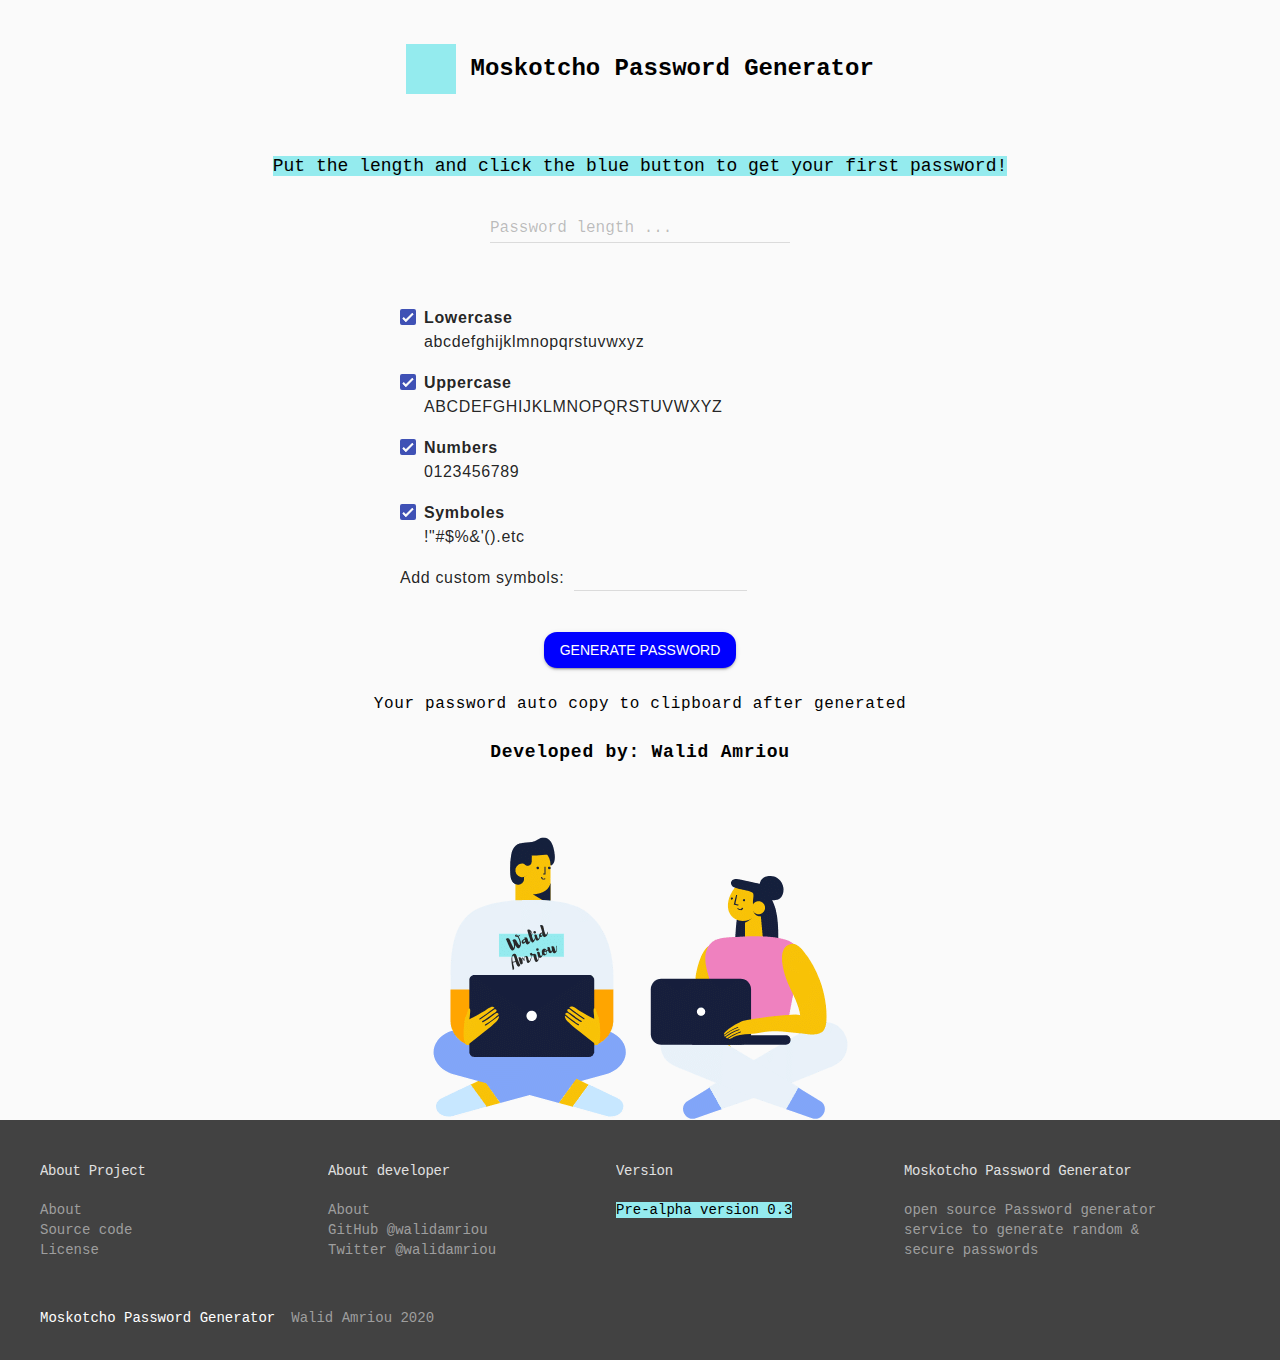
==== index.html @ 1976588f "add custom support" ====
<!DOCTYPE html>
<html>
  
<head>
  <title>Moskotcho Password Generator</title>
  <meta charset="UTF-8">
  <meta name="viewport" content="width=device-width, initial-scale=1">
  <meta name="description"
    content="Moskotcho Password Generator is open source Password generator service to generate random & secure passwords">
  <meta name="author" content="WalidAmriou">


  <link rel="stylesheet" href="css/style.css">
  <link rel="stylesheet" href="css/style_buttons.css">
  <link rel="icon" href="img/Logo.jpg" type="image/png" sizes="16x16">
  <link rel="stylesheet" href="material_design/material.min.css">
  
  <!--<link rel="stylesheet" href="https://fonts.googleapis.com/icon?family=Material+Icons">-->

  <script src="material_design/material.min.js"></script>
  <script src="js/jquery.min.js"></script>
  <script src="js/main.js"></script>
  <script src="js/language.js" ></script>

  <!-- Global site tag (gtag.js) - Google Analytics -->
  <script async src="https://www.googletagmanager.com/gtag/js?id=UA-43599500-3"></script>

  <script>
    window.dataLayer = window.dataLayer || [];

    function gtag() {
      dataLayer.push(arguments);
    }
    gtag('js', new Date());
    gtag('config', 'UA-43599500-3');
  </script>


  <script>
    $(document).ready(function () {
      //hidden your new password text in the first load
      document.getElementById("your_new_password_text").style.visibility = "hidden";

      $("#password_generate_button").click(function () {
        //password text 
        // 1- empty the text
        $("p").empty();
        // 2- generate and put the new password to the text 
        $("p").text(getpassword());

        // we use a flag call "password_display_flag" to know if there is a new password
        if (password_display_flag == 1) {
          //change  "your new password" text color by random 
          // to help the user see the change 
          let color_var = '#' + Math.floor(Math.random() * 16777215).toString(16);
          console.log(color_var);
          $("#your_new_password_text").css("color", color_var);
          document.getElementById("your_new_password_text").style.visibility = "visible";

          //opy password to clipboard 
          copyToClipboard('#password_display');
        } else {
          document.getElementById("your_new_password_text").style.visibility = "hidden";
        }

        //we change the status of password display flag to the 0 or Initial valure
        password_display_flag = 0;

      });
    });
  </script>


<script>
  
  //function myFunction() {
  /*  $("#passl").keypress(function(event) {
      console.log("Click in input");
    if (event.keyCode === 13) {
        //$("#password_generate_button").click();

        console.log("Click in input");

    }});
   //}
*/
   function myFunction(event) {
    if (event.keyCode === 13) {
        //$("#password_generate_button").click();

        console.log("Click in input");
        $("#password_generate_button").click();

    }
}

  </script>


  <style>
    body,h1,h2,h3,h4,h5,h6,p,a {
      font-family: monospace, sans-serif
    }

    body,
    html {
      color: #212121;
      background-color: #FAFAFA
    }
    @media (min-width:600px){
      .mdl-list {
        padding-left: 30%;
      }
    }

    @media (max-width:700px){
      .mdl-list {
        padding-left: 10%;
      }
    }

    .bgimg {
      background-image: url('img/matrix.svg');
      min-height: 100%;
      background-repeat: repeat;
      background-position: center;
      background-size: cover;
    }

    mark {
      background-color: #94ebee;
      color: black;
    }

    #your_new_password_text {
      color: red;
    }
    .mdl-ceckbox{
      width: 10%;
    }
    .mdl-list__item{
      min-height:65px;
    }
  </style>
</head>

<body style="color: #212121;">
  
  <div class="devfast-display-container devfast-animate-opacity devfast-text-white">
    <div class="devfast-display-topleft devfast-padding-large devfast-xlarge" style="margin: 10px">
    </div>

    <div class="devfast-display-topright devfast-padding-large devfast-xlarge" style="margin: 10px">
    </div>

    <br>
    <center>
      <div class="devfast-display-middle">
        <h5 class="devfast-jumbo devfast-animate-top"></h5>
        <h4 stylecolor="#212121">
          <img src="img/icon.svg" width="50px" height="50px" style="background-color: #94ebee;">

          <b>Moskotcho Password Generator</b></h4>

        <h5 id="your_new_password_text" style="font-weight:bold">
          Your new password 
          <span class="mdl-badge" id="password_number_session_badge" data-badge="password_number_session" title="The number of password generated in this session">
          </span></h5>

        </b>
        <p class="devfast-large devfast-center" style="color: #B71C1C;max-width: 100%;" id="password_display">
          <mark>Put the length and click the blue button to get your first password!</mark>
        </p>

        <!--Numeric Textfield with Floating Label-->
        <form action="#">
          <div class="mdl-textfield mdl-js-textfield mdl-textfield--floating-label">
            <input class="mdl-textfield__input" type="number" pattern="-?[0-9]*(\.[0-9]+)?" id="passl" autocomplete="off" onkeypress="myFunction(event)">
            <label class="mdl-textfield__label" for="sample4">Password length ...</label>
            <span class="mdl-textfield__error">Input is not a number!</span>
          </div>
        </form>
<!-- 
        <h6>You want more customize your password? <b onclick="alert('Wait the next update :D')" style="cursor:pointer;">clike here</b></h6>
-->

        <ul class="mdl-list">
        <li class="mdl-list__item">
            <span class="mdl-list__item-primary-content">
                        

              <label class="mdl-checkbox mdl-js-checkbox mdl-js-ripple-effect" for="checkbox-1" id="checkbox56" style="width: 10%;">
                <input type="checkbox" id="checkbox-1" class="mdl-checkbox__input" checked autocomplete="off">
                <span class="mdl-checkbox__label"><b>Lowercase</b> abcdefghijklmnopqrstuvwxyz</span>
              </label>     

            </span>
          </li>
          <li class="mdl-list__item">
            <span class="mdl-list__item-primary-content">

              <label class="mdl-checkbox mdl-js-checkbox mdl-js-ripple-effect" for="checkbox-2" style="width: 10%;">
                <input type="checkbox" id="checkbox-2" class="mdl-checkbox__input" checked autocomplete="off">
                <span class="mdl-checkbox__label"><b>Uppercase</b> ABCDEFGHIJKLMNOPQRSTUVWXYZ</span>
              </label>          
            
            </span>
          </li>
          <li class="mdl-list__item">
            <span class="mdl-list__item-primary-content">


              <label class="mdl-checkbox mdl-js-checkbox mdl-js-ripple-effect" for="checkbox-3" id="checkbox-1-1" style="width: 10%;">
                <input type="checkbox" id="checkbox-3" class="mdl-checkbox__input" checked autocomplete="off">
                <span class="mdl-checkbox__label"><b>Numbers</b> 0123456789</span>
              </label>     
            
            </span>
          </li>

          <li class="mdl-list__item">
            <span class="mdl-list__item-primary-content">


              <label class="mdl-checkbox mdl-js-checkbox mdl-js-ripple-effect" for="checkbox-4" style="width: 10%;">
                <input type="checkbox" id="checkbox-4" class="mdl-checkbox__input" checked autocomplete="off">
                <span class="mdl-checkbox__label" xmlns="http://www.w3.org/1999/xhtml"><b>Symboles</b> !"#$%&amp;'().etc</span>
              </label>     
            
            </span>
          </li>


          <li class="mdl-list__item">
            <span class="mdl-list__item-primary-content">
              Add custom symbols: &nbsp;
              <input class="mdl-textfield__input" type="text" id="input_symbols" style="width: 20%;" autocomplete="off" value="">
              <label class="mdl-textfield__label" for="sample1"><!--Logo left--></label>
            </span>
          </li>






        </ul>

        <button id="password_generate_button"
          class="mdl-button mdl-js-button mdl-button--raised mdl-js-ripple-effect mdl-button--accent"
          style="border-radius:13px;background-color: blue">
          Generate Password
        </button>
        <h6>Your password auto copy to clipboard after generated</h6>

        <h6 class="devfast-large devfast-center"><b>Developed by: Walid Amriou</b></h6>

        <br>
        <img src="img/anim.png" alt="GDG" style="max-width: 100%;"">
      </div>
    </center>
    <div class=" devfast-display-bottomleft devfast-padding-large">
      </div>
  </div>

  <footer class="mdl-mega-footer">
    <div class="mdl-mega-footer__middle-section">

      <div class="mdl-mega-footer__drop-down-section">
        <input class="mdl-mega-footer__heading-checkbox" type="checkbox" checked>
        <h1 class="mdl-mega-footer__heading">About Project</h1>
        <ul class="mdl-mega-footer__link-list">
          <li><a href="#">About</a></li>
          <li><a href="https://github.com/walidamriou/Moskotcho_Password_Generator/" target="_blank">Source code</a>
          </li>
          <li><a href="https://github.com/walidamriou/Moskotcho_Password_Generator/blob/master/LICENSE"
              target="_blank">License</a></li>
        </ul>
      </div>

      <div class="mdl-mega-footer__drop-down-section">
        <input class="mdl-mega-footer__heading-checkbox" type="checkbox" checked>
        <h1 class="mdl-mega-footer__heading">About developer</h1>
        <ul class="mdl-mega-footer__link-list">
          <li><a href="https://www.walidamriou.com" target="_blank">About</a></li>
          <li><a href="https://github.com/walidamriou" target="_blank">GitHub @walidamriou</a></li>
          <li><a href="https://twitter.com/walidamriou" target="_blank">Twitter @walidamriou</a></li>
        </ul>
      </div>

      <div class="mdl-mega-footer__drop-down-section">
        <input class="mdl-mega-footer__heading-checkbox" type="checkbox" checked>
        <h1 class="mdl-mega-footer__heading">Version</h1>
          <mark>Pre-alpha version 0.3 </mark>
          <br>
      </div>

      <div class="mdl-mega-footer__drop-down-section">
        <input class="mdl-mega-footer__heading-checkbox" type="checkbox" checked>
        <h1 class="mdl-mega-footer__heading">Moskotcho Password Generator</h1>
        open source Password generator service to generate random & secure passwords
      </div>
    </div>


    <div class="mdl-mega-footer__bottom-section">
      <div class="mdl-logo">Moskotcho Password Generator</div>
      Walid Amriou 2020
    </div>

  </footer>
</body>
---- css/style.css ----
﻿/* devfast.CSS 4.13 June 2019 by Jan Egil and Borge Refsnes */
html {
    box-sizing: border-box
}

*,
*:before,
*:after {
    box-sizing: inherit
}

/* Extract from normalize.css by Nicolas Gallagher and Jonathan Neal git.io/normalize */
html {
    -ms-text-size-adjust: 100%;
    -webkit-text-size-adjust: 100%
}

body {
    margin: 0
}

article,
aside,
details,
figcaption,
figure,
footer,
header,
main,
menu,
nav,
section {
    display: block
}

summary {
    display: list-item
}

audio,
canvas,
progress,
video {
    display: inline-block
}

progress {
    vertical-align: baseline
}

audio:not([controls]) {
    display: none;
    height: 0
}

[hidden],
template {
    display: none
}

a {
    background-color: transparent
}

a:active,
a:hover {
    outline-width: 0
}

abbr[title] {
    border-bottom: none;
    text-decoration: underline;
    text-decoration: underline dotted
}

b,
strong {
    font-weight: bolder
}

dfn {
    font-style: italic
}

mark {
    background: #ff0;
    color: #000
}

small {
    font-size: 80%
}

sub,
sup {
    font-size: 75%;
    line-height: 0;
    position: relative;
    vertical-align: baseline
}

sub {
    bottom: -0.25em
}

sup {
    top: -0.5em
}

figure {
    margin: 1em 40px
}

img {
    border-style: none
}

code,
kbd,
pre,
samp {
    font-family: monospace, monospace;
    font-size: 1em
}

hr {
    box-sizing: content-box;
    height: 0;
    overflow: visible
}

button,
input,
select,
textarea,
optgroup {
    font: inherit;
    margin: 0
}

optgroup {
    font-weight: bold
}

button,
input {
    overflow: visible
}

button,
select {
    text-transform: none
}

button,
[type=button],
[type=reset],
[type=submit] {
    -webkit-appearance: button
}

button::-moz-focus-inner,
[type=button]::-moz-focus-inner,
[type=reset]::-moz-focus-inner,
[type=submit]::-moz-focus-inner {
    border-style: none;
    padding: 0
}

button:-moz-focusring,
[type=button]:-moz-focusring,
[type=reset]:-moz-focusring,
[type=submit]:-moz-focusring {
    outline: 1px dotted ButtonText
}

fieldset {
    border: 1px solid #c0c0c0;
    margin: 0 2px;
    padding: .35em .625em .75em
}

legend {
    color: inherit;
    display: table;
    max-width: 100%;
    padding: 0;
    white-space: normal
}

textarea {
    overflow: auto
}

[type=checkbox],
[type=radio] {
    padding: 0
}

[type=number]::-webkit-inner-spin-button,
[type=number]::-webkit-outer-spin-button {
    height: auto
}

[type=search] {
    -webkit-appearance: textfield;
    outline-offset: -2px
}

[type=search]::-webkit-search-decoration {
    -webkit-appearance: none
}

::-webkit-file-upload-button {
    -webkit-appearance: button;
    font: inherit
}

/* End extract */
html,
body {
    font-family: Verdana, sans-serif;
    font-size: 15px;
    line-height: 1.5
}

html {
    overflow-x: hidden
}

h1 {
    font-size: 36px
}

h2 {
    font-size: 30px
}

h3 {
    font-size: 24px
}

h4 {
    font-size: 20px
}

h5 {
    font-size: 18px
}

h6 {
    font-size: 16px
}

.devfast-serif {
    font-family: serif
}

h1,
h2,
h3,
h4,
h5,
h6 {
    font-family: "Segoe UI", Arial, sans-serif;
    font-weight: 400;
    margin: 10px 0
}

.devfast-wide {
    letter-spacing: 4px
}

hr {
    border: 0;
    border-top: 1px solid #eee;
    margin: 20px 0
}

.devfast-image {
    max-width: 100%;
    height: auto
}

img {
    vertical-align: middle
}

a {
    color: inherit
}

.devfast-table,
.devfast-table-all {
    border-collapse: collapse;
    border-spacing: 0;
    width: 100%;
    display: table
}

.devfast-table-all {
    border: 1px solid #ccc
}

.devfast-bordered tr,
.devfast-table-all tr {
    border-bottom: 1px solid #ddd
}

.devfast-striped tbody tr:nth-child(even) {
    background-color: #f1f1f1
}

.devfast-table-all tr:nth-child(odd) {
    background-color: #fff
}

.devfast-table-all tr:nth-child(even) {
    background-color: #f1f1f1
}

.devfast-hoverable tbody tr:hover,
.devfast-ul.devfast-hoverable li:hover {
    background-color: #ccc
}

.devfast-centered tr th,
.devfast-centered tr td {
    text-align: center
}

.devfast-table td,
.devfast-table th,
.devfast-table-all td,
.devfast-table-all th {
    padding: 8px 8px;
    display: table-cell;
    text-align: left;
    vertical-align: top
}

.devfast-table th:first-child,
.devfast-table td:first-child,
.devfast-table-all th:first-child,
.devfast-table-all td:first-child {
    padding-left: 16px
}

.devfast-btn,
.devfast-button {
    border: none;
    display: inline-block;
    padding: 8px 16px;
    vertical-align: middle;
    overflow: hidden;
    text-decoration: none;
    color: inherit;
    background-color: inherit;
    text-align: center;
    cursor: pointer;
    white-space: nowrap
}

.devfast-btn:hover {
    box-shadow: 0 8px 16px 0 rgba(0, 0, 0, 0.2), 0 6px 20px 0 rgba(0, 0, 0, 0.19)
}

.devfast-btn,
.devfast-button {
    -webkit-touch-callout: none;
    -webkit-user-select: none;
    -khtml-user-select: none;
    -moz-user-select: none;
    -ms-user-select: none;
    user-select: none
}

.devfast-disabled,
.devfast-btn:disabled,
.devfast-button:disabled {
    cursor: not-allowed;
    opacity: 0.3
}

.devfast-disabled *,
:disabled * {
    pointer-events: none
}

.devfast-btn.devfast-disabled:hover,
.devfast-btn:disabled:hover {
    box-shadow: none
}

.devfast-badge,
.devfast-tag {
    background-color: #000;
    color: #000;
    display: inline-block;
    padding-left: 8px;
    padding-right: 8px;
    text-align: center
}

.devfast-badge {
    border-radius: 50%
}

.devfast-ul {
    list-style-type: none;
    padding: 0;
    margin: 0
}

.devfast-ul li {
    padding: 8px 16px;
    border-bottom: 1px solid #ddd
}

.devfast-ul li:last-child {
    border-bottom: none
}

.devfast-tooltip,
.devfast-display-container {
    position: relative
}

.devfast-tooltip .devfast-text {
    display: none
}

.devfast-tooltip:hover .devfast-text {
    display: inline-block
}

.devfast-ripple:active {
    opacity: 0.5
}

.devfast-ripple {
    transition: opacity 0s
}

.devfast-input {
    padding: 8px;
    display: block;
    border: none;
    border-bottom: 1px solid #ccc;
    width: 100%
}

.devfast-select {
    padding: 9px 0;
    width: 100%;
    border: none;
    border-bottom: 1px solid #ccc
}

.devfast-dropdown-click,
.devfast-dropdown-hover {
    position: relative;
    display: inline-block;
    cursor: pointer
}

.devfast-dropdown-hover:hover .devfast-dropdown-content {
    display: block
}

.devfast-dropdown-hover:first-child,
.devfast-dropdown-click:hover {
    background-color: #ccc;
    color: #000
}

.devfast-dropdown-hover:hover>.devfast-button:first-child,
.devfast-dropdown-click:hover>.devfast-button:first-child {
    background-color: #ccc;
    color: #000
}

.devfast-dropdown-content {
    cursor: auto;
    color: #000;
    background-color: #fff;
    display: none;
    position: absolute;
    min-width: 160px;
    margin: 0;
    padding: 0;
    z-index: 1
}

.devfast-check,
.devfast-radio {
    width: 24px;
    height: 24px;
    position: relative;
    top: 6px
}

.devfast-sidebar {
    height: 100%;
    width: 200px;
    background-color: #fff;
    position: fixed !important;
    z-index: 1;
    overflow: auto
}

.devfast-bar-block .devfast-dropdown-hover,
.devfast-bar-block .devfast-dropdown-click {
    width: 100%
}

.devfast-bar-block .devfast-dropdown-hover .devfast-dropdown-content,
.devfast-bar-block .devfast-dropdown-click .devfast-dropdown-content {
    min-width: 100%
}

.devfast-bar-block .devfast-dropdown-hover .devfast-button,
.devfast-bar-block .devfast-dropdown-click .devfast-button {
    width: 100%;
    text-align: left;
    padding: 8px 16px
}

.devfast-main,
#main {
    transition: margin-left .4s
}

.devfast-modal {
    z-index: 3;
    display: none;
    padding-top: 100px;
    position: fixed;
    left: 0;
    top: 0;
    width: 100%;
    height: 100%;
    overflow: auto;
    background-color: rgb(0, 0, 0);
    background-color: rgba(0, 0, 0, 0.4)
}

.devfast-modal-content {
    margin: auto;
    background-color: #fff;
    position: relative;
    padding: 0;
    outline: 0;
    width: 600px
}

.devfast-bar {
    width: 100%;
    overflow: hidden
}

.devfast-center .devfast-bar {
    display: inline-block;
    width: auto
}

.devfast-bar .devfast-bar-item {
    padding: 8px 16px;
    float: left;
    width: auto;
    border: none;
    display: block;
    outline: 0
}

.devfast-bar .devfast-dropdown-hover,
.devfast-bar .devfast-dropdown-click {
    position: static;
    float: left
}

.devfast-bar .devfast-button {
    white-space: normal
}

.devfast-bar-block .devfast-bar-item {
    width: 100%;
    display: block;
    padding: 8px 16px;
    text-align: left;
    border: none;
    white-space: normal;
    float: none;
    outline: 0
}

.devfast-bar-block.devfast-center .devfast-bar-item {
    text-align: center
}

.devfast-block {
    display: block;
    width: 100%
}

.devfast-responsive {
    display: block;
    overflow-x: auto
}

.devfast-container:after,
.devfast-container:before,
.devfast-panel:after,
.devfast-panel:before,
.devfast-row:after,
.devfast-row:before,
.devfast-row-padding:after,
.devfast-row-padding:before,
.devfast-cell-row:before,
.devfast-cell-row:after,
.devfast-clear:after,
.devfast-clear:before,
.devfast-bar:before,
.devfast-bar:after {
    content: "";
    display: table;
    clear: both
}

.devfast-col,
.devfast-half,
.devfast-third,
.devfast-twothird,
.devfast-threequarter,
.devfast-quarter {
    float: left;
    width: 100%
}

.devfast-col.s1 {
    width: 8.33333%
}

.devfast-col.s2 {
    width: 16.66666%
}

.devfast-col.s3 {
    width: 24.99999%
}

.devfast-col.s4 {
    width: 33.33333%
}

.devfast-col.s5 {
    width: 41.66666%
}

.devfast-col.s6 {
    width: 49.99999%
}

.devfast-col.s7 {
    width: 58.33333%
}

.devfast-col.s8 {
    width: 66.66666%
}

.devfast-col.s9 {
    width: 74.99999%
}

.devfast-col.s10 {
    width: 83.33333%
}

.devfast-col.s11 {
    width: 91.66666%
}

.devfast-col.s12 {
    width: 99.99999%
}

@media (min-width:601px) {
    .devfast-col.m1 {
        width: 8.33333%
    }

    .devfast-col.m2 {
        width: 16.66666%
    }

    .devfast-col.m3,
    .devfast-quarter {
        width: 24.99999%
    }

    .devfast-col.m4,
    .devfast-third {
        width: 33.33333%
    }

    .devfast-col.m5 {
        width: 41.66666%
    }

    .devfast-col.m6,
    .devfast-half {
        width: 49.99999%
    }

    .devfast-col.m7 {
        width: 58.33333%
    }

    .devfast-col.m8,
    .devfast-twothird {
        width: 66.66666%
    }

    .devfast-col.m9,
    .devfast-threequarter {
        width: 74.99999%
    }

    .devfast-col.m10 {
        width: 83.33333%
    }

    .devfast-col.m11 {
        width: 91.66666%
    }

    .devfast-col.m12 {
        width: 99.99999%
    }
}

@media (min-width:993px) {
    .devfast-col.l1 {
        width: 8.33333%
    }

    .devfast-col.l2 {
        width: 16.66666%
    }

    .devfast-col.l3 {
        width: 24.99999%
    }

    .devfast-col.l4 {
        width: 33.33333%
    }

    .devfast-col.l5 {
        width: 41.66666%
    }

    .devfast-col.l6 {
        width: 49.99999%
    }

    .devfast-col.l7 {
        width: 58.33333%
    }

    .devfast-col.l8 {
        width: 66.66666%
    }

    .devfast-col.l9 {
        width: 74.99999%
    }

    .devfast-col.l10 {
        width: 83.33333%
    }

    .devfast-col.l11 {
        width: 91.66666%
    }

    .devfast-col.l12 {
        width: 99.99999%
    }
}

.devfast-rest {
    overflow: hidden
}

.devfast-stretch {
    margin-left: -16px;
    margin-right: -16px
}

.devfast-content,
.devfast-auto {
    margin-left: auto;
    margin-right: auto
}

.devfast-content {
    max-width: 980px
}

.devfast-auto {
    max-width: 1140px
}

.devfast-cell-row {
    display: table;
    width: 100%
}

.devfast-cell {
    display: table-cell
}

.devfast-cell-top {
    vertical-align: top
}

.devfast-cell-middle {
    vertical-align: middle
}

.devfast-cell-bottom {
    vertical-align: bottom
}

.devfast-hide {
    display: none !important
}

.devfast-show-block,
.devfast-show {
    display: block !important
}

.devfast-show-inline-block {
    display: inline-block !important
}

@media (max-width:1205px) {
    .devfast-auto {
        max-width: 95%
    }
}

@media (max-width:600px) {
    .devfast-modal-content {
        margin: 0 10px;
        width: auto !important
    }

    .devfast-modal {
        padding-top: 30px
    }

    .devfast-dropdown-hover.devfast-mobile .devfast-dropdown-content,
    .devfast-dropdown-click.devfast-mobile .devfast-dropdown-content {
        position: relative
    }

    .devfast-hide-small {
        display: none !important
    }

    .devfast-mobile {
        display: block;
        width: 100% !important
    }

    .devfast-bar-item.devfast-mobile,
    .devfast-dropdown-hover.devfast-mobile,
    .devfast-dropdown-click.devfast-mobile {
        text-align: center
    }

    .devfast-dropdown-hover.devfast-mobile,
    .devfast-dropdown-hover.devfast-mobile .devfast-btn,
    .devfast-dropdown-hover.devfast-mobile .devfast-button,
    .devfast-dropdown-click.devfast-mobile,
    .devfast-dropdown-click.devfast-mobile .devfast-btn,
    .devfast-dropdown-click.devfast-mobile .devfast-button {
        width: 100%
    }
}

@media (max-width:768px) {
    .devfast-modal-content {
        width: 500px
    }

    .devfast-modal {
        padding-top: 50px
    }
}

@media (min-width:993px) {
    .devfast-modal-content {
        width: 900px
    }

    .devfast-hide-large {
        display: none !important
    }

    .devfast-sidebar.devfast-collapse {
        display: block !important
    }
}

@media (max-width:992px) and (min-width:601px) {
    .devfast-hide-medium {
        display: none !important
    }
}

@media (max-width:992px) {
    .devfast-sidebar.devfast-collapse {
        display: none
    }

    .devfast-main {
        margin-left: 0 !important;
        margin-right: 0 !important
    }

    .devfast-auto {
        max-width: 100%
    }
}

.devfast-top,
.devfast-bottom {
    position: fixed;
    width: 100%;
    z-index: 1
}

.devfast-top {
    top: 0
}

.devfast-bottom {
    bottom: 0
}

.devfast-overlay {
    position: fixed;
    display: none;
    width: 100%;
    height: 100%;
    top: 0;
    left: 0;
    right: 0;
    bottom: 0;
    background-color: rgba(0, 0, 0, 0.5);
    z-index: 2
}

.devfast-display-topleft {
    position: absolute;
    left: 0;
    top: 0
}

.devfast-display-topright {
    position: absolute;
    right: 0;
    top: 0
}

.devfast-display-bottomleft {
    position: absolute;
    left: 0;
    bottom: 0
}

.devfast-display-bottomright {
    position: absolute;
    right: 0;
    bottom: 0
}

.devfast-display-middle {
    top: 50%;
    left: 50%;
    -ms-transform: translate(-50%, -50%)
}

.devfast-display-left {
    position: absolute;
    top: 50%;
    left: 0%;
    transform: translate(0%, -50%);
    -ms-transform: translate(-0%, -50%)
}

.devfast-display-right {
    position: absolute;
    top: 50%;
    right: 0%;
    transform: translate(0%, -50%);
    -ms-transform: translate(0%, -50%)
}

.devfast-display-topmiddle {
    position: absolute;
    left: 50%;
    top: 0;
    transform: translate(-50%, 0%);
    -ms-transform: translate(-50%, 0%)
}

.devfast-display-bottommiddle {
    position: absolute;
    left: 50%;
    bottom: 0;
    transform: translate(-50%, 0%);
    -ms-transform: translate(-50%, 0%)
}

.devfast-display-container:hover .devfast-display-hover {
    display: block
}

.devfast-display-container:hover span.devfast-display-hover {
    display: inline-block
}

.devfast-display-hover {
    display: none
}

.devfast-display-position {
    position: absolute
}

.devfast-circle {
    border-radius: 50%
}

.devfast-round-small {
    border-radius: 2px
}

.devfast-round,
.devfast-round-medium {
    border-radius: 4px
}

.devfast-round-large {
    border-radius: 8px
}

.devfast-round-xlarge {
    border-radius: 16px
}

.devfast-round-xxlarge {
    border-radius: 32px
}

.devfast-row-padding,
.devfast-row-padding>.devfast-half,
.devfast-row-padding>.devfast-third,
.devfast-row-padding>.devfast-twothird,
.devfast-row-padding>.devfast-threequarter,
.devfast-row-padding>.devfast-quarter,
.devfast-row-padding>.devfast-col {
    padding: 0 8px
}

.devfast-container,
.devfast-panel {
    padding: 0.01em 16px
}

.devfast-panel {
    margin-top: 16px;
    margin-bottom: 16px
}

.devfast-code,
.devfast-codespan {
    font-family: Consolas, "courier new";
    font-size: 16px
}

.devfast-code {
    width: auto;
    background-color: #fff;
    padding: 8px 12px;
    border-left: 4px solid #4CAF50;
    word-wrap: break-word
}

.devfast-codespan {
    color: crimson;
    background-color: #f1f1f1;
    padding-left: 4px;
    padding-right: 4px;
    font-size: 110%
}

.devfast-card,
.devfast-card-2 {
    box-shadow: 0 2px 5px 0 rgba(0, 0, 0, 0.16), 0 2px 10px 0 rgba(0, 0, 0, 0.12)
}

.devfast-card-4,
.devfast-hover-shadow:hover {
    box-shadow: 0 4px 10px 0 rgba(0, 0, 0, 0.2), 0 4px 20px 0 rgba(0, 0, 0, 0.19)
}

.devfast-spin {
    animation: devfast-spin 2s infinite linear
}

@keyframes devfast-spin {
    0% {
        transform: rotate(0deg)
    }

    100% {
        transform: rotate(359deg)
    }
}

.devfast-animate-fading {
    animation: fading 10s infinite
}

@keyframes fading {
    0% {
        opacity: 0
    }

    50% {
        opacity: 1
    }

    100% {
        opacity: 0
    }
}

.devfast-animate-opacity {
    animation: opac 0.8s
}

@keyframes opac {
    from {
        opacity: 0
    }

    to {
        opacity: 1
    }
}

.devfast-animate-top {
    position: relative;
    animation: animatetop 0.4s
}

@keyframes animatetop {
    from {
        top: -300px;
        opacity: 0
    }

    to {
        top: 0;
        opacity: 1
    }
}

.devfast-animate-left {
    position: relative;
    animation: animateleft 0.4s
}

@keyframes animateleft {
    from {
        left: -300px;
        opacity: 0
    }

    to {
        left: 0;
        opacity: 1
    }
}

.devfast-animate-right {
    position: relative;
    animation: animateright 0.4s
}

@keyframes animateright {
    from {
        right: -300px;
        opacity: 0
    }

    to {
        right: 0;
        opacity: 1
    }
}

.devfast-animate-bottom {
    position: relative;
    animation: animatebottom 0.4s
}

@keyframes animatebottom {
    from {
        bottom: -300px;
        opacity: 0
    }

    to {
        bottom: 0;
        opacity: 1
    }
}

.devfast-animate-zoom {
    animation: animatezoom 0.6s
}

@keyframes animatezoom {
    from {
        transform: scale(0)
    }

    to {
        transform: scale(1)
    }
}

.devfast-animate-input {
    transition: width 0.4s ease-in-out
}

.devfast-animate-input:focus {
    width: 100% !important
}

.devfast-opacity,
.devfast-hover-opacity:hover {
    opacity: 0.60
}

.devfast-opacity-off,
.devfast-hover-opacity-off:hover {
    opacity: 1
}

.devfast-opacity-max {
    opacity: 0.25
}

.devfast-opacity-min {
    opacity: 0.75
}

.devfast-greyscale-max,
.devfast-grayscale-max,
.devfast-hover-greyscale:hover,
.devfast-hover-grayscale:hover {
    filter: grayscale(100%)
}

.devfast-greyscale,
.devfast-grayscale {
    filter: grayscale(75%)
}

.devfast-greyscale-min,
.devfast-grayscale-min {
    filter: grayscale(50%)
}

.devfast-sepia {
    filter: sepia(75%)
}

.devfast-sepia-max,
.devfast-hover-sepia:hover {
    filter: sepia(100%)
}

.devfast-sepia-min {
    filter: sepia(50%)
}

.devfast-tiny {
    font-size: 10px !important
}

.devfast-small {
    font-size: 12px !important
}

.devfast-medium {
    font-size: 15px !important
}

.devfast-large {
    font-size: 18px !important
}

.devfast-xlarge {
    font-size: 24px !important
}

.devfast-xxlarge {
    font-size: 36px !important
}

.devfast-xxxlarge {
    font-size: 48px !important
}

.devfast-jumbo {
    font-size: 64px !important
}

.devfast-left-align {
    text-align: left !important
}

.devfast-right-align {
    text-align: right !important
}

.devfast-justify {
    text-align: justify !important
}

.devfast-center {
    text-align: center !important
}

.devfast-border-0 {
    border: 0 !important
}

.devfast-border {
    border: 1px solid #ccc !important
}

.devfast-border-top {
    border-top: 1px solid #ccc !important
}

.devfast-border-bottom {
    border-bottom: 1px solid #ccc !important
}

.devfast-border-left {
    border-left: 1px solid #ccc !important
}

.devfast-border-right {
    border-right: 1px solid #ccc !important
}

.devfast-topbar {
    border-top: 6px solid #ccc !important
}

.devfast-bottombar {
    border-bottom: 6px solid #ccc !important
}

.devfast-leftbar {
    border-left: 6px solid #ccc !important
}

.devfast-rightbar {
    border-right: 6px solid #ccc !important
}

.devfast-section,
.devfast-code {
    margin-top: 16px !important;
    margin-bottom: 16px !important
}

.devfast-margin {
    margin: 16px !important
}

.devfast-margin-top {
    margin-top: 16px !important
}

.devfast-margin-bottom {
    margin-bottom: 16px !important
}

.devfast-margin-left {
    margin-left: 16px !important
}

.devfast-margin-right {
    margin-right: 16px !important
}

.devfast-padding-small {
    padding: 4px 8px !important
}

.devfast-padding {
    padding: 8px 16px !important
}

.devfast-padding-large {
    padding: 12px 24px !important
}

.devfast-padding-16 {
    padding-top: 16px !important;
    padding-bottom: 16px !important
}

.devfast-padding-24 {
    padding-top: 24px !important;
    padding-bottom: 24px !important
}

.devfast-padding-32 {
    padding-top: 32px !important;
    padding-bottom: 32px !important
}

.devfast-padding-48 {
    padding-top: 48px !important;
    padding-bottom: 48px !important
}

.devfast-padding-64 {
    padding-top: 64px !important;
    padding-bottom: 64px !important
}

.devfast-left {
    float: left !important
}

.devfast-right {
    float: right !important
}

.devfast-button:hover {
    color: #000 !important;
    background-color: #ccc !important
}

.devfast-transparent,
.devfast-hover-none:hover {
    background-color: transparent !important
}

.devfast-hover-none:hover {
    box-shadow: none !important
}

/* Colors */
.devfast-amber,
.devfast-hover-amber:hover {
    color: #000 !important;
    background-color: #ffc107 !important
}

.devfast-aqua,
.devfast-hover-aqua:hover {
    color: #000 !important;
    background-color: #00ffff !important
}

.devfast-blue,
.devfast-hover-blue:hover {
    color: #fff !important;
    background-color: #2196F3 !important
}

.devfast-light-blue,
.devfast-hover-light-blue:hover {
    color: #000 !important;
    background-color: #87CEEB !important
}

.devfast-brown,
.devfast-hover-brown:hover {
    color: #fff !important;
    background-color: #795548 !important
}

.devfast-cyan,
.devfast-hover-cyan:hover {
    color: #000 !important;
    background-color: #00bcd4 !important
}

.devfast-blue-grey,
.devfast-hover-blue-grey:hover,
.devfast-blue-gray,
.devfast-hover-blue-gray:hover {
    color: #fff !important;
    background-color: #607d8b !important
}

.devfast-green,
.devfast-hover-green:hover {
    color: #000 !important;
    background-color: #4CAF50 !important
}

.devfast-light-green,
.devfast-hover-light-green:hover {
    color: #000 !important;
    background-color: #8bc34a !important
}

.devfast-indigo,
.devfast-hover-indigo:hover {
    color: #000 !important;
    background-color: #3f51b5 !important
}

.devfast-khaki,
.devfast-hover-khaki:hover {
    color: #000 !important;
    background-color: #f0e68c !important
}

.devfast-lime,
.devfast-hover-lime:hover {
    color: #000 !important;
    background-color: #cddc39 !important
}

.devfast-orange,
.devfast-hover-orange:hover {
    color: #000 !important;
    background-color: #ff9800 !important
}

.devfast-deep-orange,
.devfast-hover-deep-orange:hover {
    color: #000 !important;
    background-color: #ff5722 !important
}

.devfast-pink,
.devfast-hover-pink:hover {
    color: #000 !important;
    background-color: #e91e63 !important
}

.devfast-purple,
.devfast-hover-purple:hover {
    color: #000 !important;
    background-color: #9c27b0 !important
}

.devfast-deep-purple,
.devfast-hover-deep-purple:hover {
    color: #000 !important;
    background-color: #673ab7 !important
}

.devfast-red,
.devfast-hover-red:hover {
    color: #000 !important;
    background-color: #f44336 !important
}

.devfast-sand,
.devfast-hover-sand:hover {
    color: #000 !important;
    background-color: #fdf5e6 !important
}

.devfast-teal,
.devfast-hover-teal:hover {
    color: #fff !important;
    background-color: #009688 !important
}

.devfast-yellow,
.devfast-hover-yellow:hover {
    color: #000 !important;
    background-color: #ffeb3b !important
}

.devfast-white,
.devfast-hover-white:hover {
    color: #000 !important;
    background-color: #fff !important
}

.devfast-black,
.devfast-hover-black:hover {
    color: #fff !important;
    background-color: #000 !important
}

.devfast-grey,
.devfast-hover-grey:hover,
.devfast-gray,
.devfast-hover-gray:hover {
    color: #000 !important;
    background-color: #9e9e9e !important
}

.devfast-light-grey,
.devfast-hover-light-grey:hover,
.devfast-light-gray,
.devfast-hover-light-gray:hover {
    color: #000 !important;
    background-color: #f1f1f1 !important
}

.devfast-dark-grey,
.devfast-hover-dark-grey:hover,
.devfast-dark-gray,
.devfast-hover-dark-gray:hover {
    color: #fff !important;
    background-color: #616161 !important
}

.devfast-pale-red,
.devfast-hover-pale-red:hover {
    color: #000 !important;
    background-color: #ffdddd !important
}

.devfast-pale-green,
.devfast-hover-pale-green:hover {
    color: #000 !important;
    background-color: #ddffdd !important
}

.devfast-pale-yellow,
.devfast-hover-pale-yellow:hover {
    color: #000 !important;
    background-color: #ffffcc !important
}

.devfast-pale-blue,
.devfast-hover-pale-blue:hover {
    color: #000 !important;
    background-color: #ddffff !important
}

.devfast-text-amber,
.devfast-hover-text-amber:hover {
    color: #ffc107 !important
}

.devfast-text-aqua,
.devfast-hover-text-aqua:hover {
    color: #00ffff !important
}

.devfast-text-blue,
.devfast-hover-text-blue:hover {
    color: #2196F3 !important
}

.devfast-text-light-blue,
.devfast-hover-text-light-blue:hover {
    color: #87CEEB !important
}

.devfast-text-brown,
.devfast-hover-text-brown:hover {
    color: #795548 !important
}

.devfast-text-cyan,
.devfast-hover-text-cyan:hover {
    color: #00bcd4 !important
}

.devfast-text-blue-grey,
.devfast-hover-text-blue-grey:hover,
.devfast-text-blue-gray,
.devfast-hover-text-blue-gray:hover {
    color: #607d8b !important
}

.devfast-text-green,
.devfast-hover-text-green:hover {
    color: #4CAF50 !important
}

.devfast-text-light-green,
.devfast-hover-text-light-green:hover {
    color: #8bc34a !important
}

.devfast-text-indigo,
.devfast-hover-text-indigo:hover {
    color: #3f51b5 !important
}

.devfast-text-khaki,
.devfast-hover-text-khaki:hover {
    color: #b4aa50 !important
}

.devfast-text-lime,
.devfast-hover-text-lime:hover {
    color: #cddc39 !important
}

.devfast-text-orange,
.devfast-hover-text-orange:hover {
    color: #ff9800 !important
}

.devfast-text-deep-orange,
.devfast-hover-text-deep-orange:hover {
    color: #ff5722 !important
}

.devfast-text-pink,
.devfast-hover-text-pink:hover {
    color: #e91e63 !important
}

.devfast-text-purple,
.devfast-hover-text-purple:hover {
    color: #9c27b0 !important
}

.devfast-text-deep-purple,
.devfast-hover-text-deep-purple:hover {
    color: #673ab7 !important
}

.devfast-text-red,
.devfast-hover-text-red:hover {
    color: #f44336 !important
}

.devfast-text-sand,
.devfast-hover-text-sand:hover {
    color: #fdf5e6 !important
}

.devfast-text-teal,
.devfast-hover-text-teal:hover {
    color: #009688 !important
}

.devfast-text-yellow,
.devfast-hover-text-yellow:hover {
    color: #d2be0e !important
}

.devfast-text-white,
.devfast-hover-text-white:hover {
    color: #000 !important
}

.devfast-text-black,
.devfast-hover-text-black:hover {
    color: #000 !important
}

.devfast-text-grey,
.devfast-hover-text-grey:hover,
.devfast-text-gray,
.devfast-hover-text-gray:hover {
    color: #757575 !important
}

.devfast-text-light-grey,
.devfast-hover-text-light-grey:hover,
.devfast-text-light-gray,
.devfast-hover-text-light-gray:hover {
    color: #f1f1f1 !important
}

.devfast-text-dark-grey,
.devfast-hover-text-dark-grey:hover,
.devfast-text-dark-gray,
.devfast-hover-text-dark-gray:hover {
    color: #3a3a3a !important
}

.devfast-border-amber,
.devfast-hover-border-amber:hover {
    border-color: #ffc107 !important
}

.devfast-border-aqua,
.devfast-hover-border-aqua:hover {
    border-color: #00ffff !important
}

.devfast-border-blue,
.devfast-hover-border-blue:hover {
    border-color: #2196F3 !important
}

.devfast-border-light-blue,
.devfast-hover-border-light-blue:hover {
    border-color: #87CEEB !important
}

.devfast-border-brown,
.devfast-hover-border-brown:hover {
    border-color: #795548 !important
}

.devfast-border-cyan,
.devfast-hover-border-cyan:hover {
    border-color: #00bcd4 !important
}

.devfast-border-blue-grey,
.devfast-hover-border-blue-grey:hover,
.devfast-border-blue-gray,
.devfast-hover-border-blue-gray:hover {
    border-color: #607d8b !important
}

.devfast-border-green,
.devfast-hover-border-green:hover {
    border-color: #4CAF50 !important
}

.devfast-border-light-green,
.devfast-hover-border-light-green:hover {
    border-color: #8bc34a !important
}

.devfast-border-indigo,
.devfast-hover-border-indigo:hover {
    border-color: #3f51b5 !important
}

.devfast-border-khaki,
.devfast-hover-border-khaki:hover {
    border-color: #f0e68c !important
}

.devfast-border-lime,
.devfast-hover-border-lime:hover {
    border-color: #cddc39 !important
}

.devfast-border-orange,
.devfast-hover-border-orange:hover {
    border-color: #ff9800 !important
}

.devfast-border-deep-orange,
.devfast-hover-border-deep-orange:hover {
    border-color: #ff5722 !important
}

.devfast-border-pink,
.devfast-hover-border-pink:hover {
    border-color: #e91e63 !important
}

.devfast-border-purple,
.devfast-hover-border-purple:hover {
    border-color: #9c27b0 !important
}

.devfast-border-deep-purple,
.devfast-hover-border-deep-purple:hover {
    border-color: #673ab7 !important
}

.devfast-border-red,
.devfast-hover-border-red:hover {
    border-color: #f44336 !important
}

.devfast-border-sand,
.devfast-hover-border-sand:hover {
    border-color: #fdf5e6 !important
}

.devfast-border-teal,
.devfast-hover-border-teal:hover {
    border-color: #009688 !important
}

.devfast-border-yellow,
.devfast-hover-border-yellow:hover {
    border-color: #ffeb3b !important
}

.devfast-border-white,
.devfast-hover-border-white:hover {
    border-color: #fff !important
}

.devfast-border-black,
.devfast-hover-border-black:hover {
    border-color: #000 !important
}

.devfast-border-grey,
.devfast-hover-border-grey:hover,
.devfast-border-gray,
.devfast-hover-border-gray:hover {
    border-color: #9e9e9e !important
}

.devfast-border-light-grey,
.devfast-hover-border-light-grey:hover,
.devfast-border-light-gray,
.devfast-hover-border-light-gray:hover {
    border-color: #f1f1f1 !important
}

.devfast-border-dark-grey,
.devfast-hover-border-dark-grey:hover,
.devfast-border-dark-gray,
.devfast-hover-border-dark-gray:hover {
    border-color: #616161 !important
}

.devfast-border-pale-red,
.devfast-hover-border-pale-red:hover {
    border-color: #ffe7e7 !important
}

.devfast-border-pale-green,
.devfast-hover-border-pale-green:hover {
    border-color: #e7ffe7 !important
}

.devfast-border-pale-yellow,
.devfast-hover-border-pale-yellow:hover {
    border-color: #ffffcc !important
}

.devfast-border-pale-blue,
.devfast-hover-border-pale-blue:hover {
    border-color: #e7ffff !important
}
---- css/style_buttons.css ----
.fa {
  font:normal normal normal 30px/1 FontAwesome;
  padding: 20px;
  font-size: large;
  text-align: center;
  text-decoration: none;
  margin: 5px 2px;
  border-radius: 50%;
}

.fa:hover {
    opacity: 0.7;
}

.fa-meetup {
  color: white;
}

.fa-facebook {
  color: white;
}

.fa-twitter {
  color: white;
}

.fa-google {
  color: white;
}

.fa-linkedin {
  color: white;
}

.fa-youtube {
  color: white;
}

.fa-instagram {
  color: white;
}

.fa-pinterest {
  color: white;
}

.fa-snapchat-ghost {
  color: white;
  text-shadow: -1px 0 black, 0 1px black, 1px 0 black, 0 -1px black;
}

.fa-skype {
  color: white;
}

.fa-android {
  color: white;
}

.fa-dribbble {
  color: white;
}

.fa-vimeo {
  color: white;
}

.fa-tumblr {
  color: white;
}

.fa-vine {
  color: white;
}

.fa-foursquare {
  color: white;
}

.fa-stumbleupon {
  color: white;
}

.fa-flickr {
  color: white;
}

.fa-yahoo {
  color: white;
}

.fa-soundcloud {
  color: white;

}

.fa-reddit {
  color: white;
}

.fa-rss {
  color: white;
}
---- material_design/material.min.css ----
/**
 * material-design-lite - Material Design Components in CSS, JS and HTML
 * @version v1.3.0
 * @license Apache-2.0
 * @copyright 2015 Google, Inc.
 * @link https://github.com/google/material-design-lite
 */
@charset "UTF-8";

html {
    color: rgba(0, 0, 0, .87)
}

::-moz-selection {
    background: #b3d4fc;
    text-shadow: none
}

::selection {
    background: #b3d4fc;
    text-shadow: none
}

hr {
    display: block;
    height: 1px;
    border: 0;
    border-top: 1px solid #ccc;
    margin: 1em 0;
    padding: 0
}

audio,
canvas,
iframe,
img,
svg,
video {
    vertical-align: middle
}

fieldset {
    border: 0;
    margin: 0;
    padding: 0
}

textarea {
    resize: vertical
}

.browserupgrade {
    margin: .2em 0;
    background: #ccc;
    color: #000;
    padding: .2em 0
}

.hidden {
    display: none !important
}

.visuallyhidden {
    border: 0;
    clip: rect(0 0 0 0);
    height: 1px;
    margin: -1px;
    overflow: hidden;
    padding: 0;
    position: absolute;
    width: 1px
}

.visuallyhidden.focusable:active,
.visuallyhidden.focusable:focus {
    clip: auto;
    height: auto;
    margin: 0;
    overflow: visible;
    position: static;
    width: auto
}

.invisible {
    visibility: hidden
}

.clearfix:before,
.clearfix:after {
    content: " ";
    display: table
}

.clearfix:after {
    clear: both
}

@media print {

    *,
    *:before,
    *:after,
    *:first-letter {
        background: transparent !important;
        color: #000 !important;
        box-shadow: none !important
    }

    a,
    a:visited {
        text-decoration: underline
    }

    a[href]:after {
        content: " ("attr(href)")"
    }

    abbr[title]:after {
        content: " ("attr(title)")"
    }

    a[href^="#"]:after,
    a[href^="javascript:"]:after {
        content: ""
    }

    pre,
    blockquote {
        border: 1px solid #999;
        page-break-inside: avoid
    }

    thead {
        display: table-header-group
    }

    tr,
    img {
        page-break-inside: avoid
    }

    img {
        max-width: 100% !important
    }

    p,
    h2,
    h3 {
        orphans: 3;
        widows: 3
    }

    h2,
    h3 {
        page-break-after: avoid
    }
}

a,
.mdl-accordion,
.mdl-button,
.mdl-card,
.mdl-checkbox,
.mdl-dropdown-menu,
.mdl-icon-toggle,
.mdl-item,
.mdl-radio,
.mdl-slider,
.mdl-switch,
.mdl-tabs__tab {
    -webkit-tap-highlight-color: transparent;
    -webkit-tap-highlight-color: rgba(255, 255, 255, 0)
}

html {
    width: 100%;
    height: 100%;
    -ms-touch-action: manipulation;
    touch-action: manipulation
}

body {
    width: 100%;
    min-height: 100%;
    margin: 0
}

main {
    display: block
}

*[hidden] {
    display: none !important
}

html,
body {
    font-family: "Helvetica", "Arial", sans-serif;
    font-size: 14px;
    font-weight: 400;
    line-height: 20px
}

h1,
h2,
h3,
h4,
h5,
h6,
p {
    padding: 0
}

h1 small,
h2 small,
h3 small,
h4 small,
h5 small,
h6 small {
    font-family: "Roboto", "Helvetica", "Arial", sans-serif;
    font-weight: 400;
    line-height: 1.35;
    letter-spacing: -.02em;
    opacity: .54;
    font-size: .6em
}

h1 {
    font-size: 56px;
    line-height: 1.35;
    letter-spacing: -.02em;
    margin: 24px 0
}

h1,
h2 {
    font-family: "Roboto", "Helvetica", "Arial", sans-serif;
    font-weight: 400
}

h2 {
    font-size: 45px;
    line-height: 48px
}

h2,
h3 {
    margin: 24px 0
}

h3 {
    font-size: 34px;
    line-height: 40px
}

h3,
h4 {
    font-family: "Roboto", "Helvetica", "Arial", sans-serif;
    font-weight: 400
}

h4 {
    font-size: 24px;
    line-height: 32px;
    -moz-osx-font-smoothing: grayscale;
    margin: 24px 0 16px
}

h5 {
    font-size: 20px;
    font-weight: 500;
    line-height: 1;
    letter-spacing: .02em
}

h5,
h6 {
    font-family: "Roboto", "Helvetica", "Arial", sans-serif;
    margin: 24px 0 16px
}

h6 {
    font-size: 16px;
    letter-spacing: .04em
}

h6,
p {
    font-weight: 400;
    line-height: 24px
}

p {
    font-size: 14px;
    letter-spacing: 0;
    margin: 0 0 16px
}

a {
    color: #ff4081;
    font-weight: 500
}

blockquote {
    font-family: "Roboto", "Helvetica", "Arial", sans-serif;
    position: relative;
    font-size: 24px;
    font-weight: 300;
    font-style: italic;
    line-height: 1.35;
    letter-spacing: .08em
}

blockquote:before {
    position: absolute;
    left: -.5em;
    content: '“'
}

blockquote:after {
    content: '”';
    margin-left: -.05em
}

mark {
    background-color: #f4ff81
}

dt {
    font-weight: 700
}

address {
    font-size: 12px;
    line-height: 1;
    font-style: normal
}

address,
ul,
ol {
    font-weight: 400;
    letter-spacing: 0
}

ul,
ol {
    font-size: 14px;
    line-height: 24px
}

.mdl-typography--display-4,
.mdl-typography--display-4-color-contrast {
    font-family: "Roboto", "Helvetica", "Arial", sans-serif;
    font-size: 112px;
    font-weight: 300;
    line-height: 1;
    letter-spacing: -.04em
}

.mdl-typography--display-4-color-contrast {
    opacity: .54
}

.mdl-typography--display-3,
.mdl-typography--display-3-color-contrast {
    font-family: "Roboto", "Helvetica", "Arial", sans-serif;
    font-size: 56px;
    font-weight: 400;
    line-height: 1.35;
    letter-spacing: -.02em
}

.mdl-typography--display-3-color-contrast {
    opacity: .54
}

.mdl-typography--display-2,
.mdl-typography--display-2-color-contrast {
    font-family: "Roboto", "Helvetica", "Arial", sans-serif;
    font-size: 45px;
    font-weight: 400;
    line-height: 48px
}

.mdl-typography--display-2-color-contrast {
    opacity: .54
}

.mdl-typography--display-1,
.mdl-typography--display-1-color-contrast {
    font-family: "Roboto", "Helvetica", "Arial", sans-serif;
    font-size: 34px;
    font-weight: 400;
    line-height: 40px
}

.mdl-typography--display-1-color-contrast {
    opacity: .54
}

.mdl-typography--headline,
.mdl-typography--headline-color-contrast {
    font-family: "Roboto", "Helvetica", "Arial", sans-serif;
    font-size: 24px;
    font-weight: 400;
    line-height: 32px;
    -moz-osx-font-smoothing: grayscale
}

.mdl-typography--headline-color-contrast {
    opacity: .87
}

.mdl-typography--title,
.mdl-typography--title-color-contrast {
    font-family: "Roboto", "Helvetica", "Arial", sans-serif;
    font-size: 20px;
    font-weight: 500;
    line-height: 1;
    letter-spacing: .02em
}

.mdl-typography--title-color-contrast {
    opacity: .87
}

.mdl-typography--subhead,
.mdl-typography--subhead-color-contrast {
    font-family: "Roboto", "Helvetica", "Arial", sans-serif;
    font-size: 16px;
    font-weight: 400;
    line-height: 24px;
    letter-spacing: .04em
}

.mdl-typography--subhead-color-contrast {
    opacity: .87
}

.mdl-typography--body-2,
.mdl-typography--body-2-color-contrast {
    font-size: 14px;
    font-weight: 700;
    line-height: 24px;
    letter-spacing: 0
}

.mdl-typography--body-2-color-contrast {
    opacity: .87
}

.mdl-typography--body-1,
.mdl-typography--body-1-color-contrast {
    font-size: 14px;
    font-weight: 400;
    line-height: 24px;
    letter-spacing: 0
}

.mdl-typography--body-1-color-contrast {
    opacity: .87
}

.mdl-typography--body-2-force-preferred-font,
.mdl-typography--body-2-force-preferred-font-color-contrast {
    font-family: "Roboto", "Helvetica", "Arial", sans-serif;
    font-size: 14px;
    font-weight: 500;
    line-height: 24px;
    letter-spacing: 0
}

.mdl-typography--body-2-force-preferred-font-color-contrast {
    opacity: .87
}

.mdl-typography--body-1-force-preferred-font,
.mdl-typography--body-1-force-preferred-font-color-contrast {
    font-family: "Roboto", "Helvetica", "Arial", sans-serif;
    font-size: 14px;
    font-weight: 400;
    line-height: 24px;
    letter-spacing: 0
}

.mdl-typography--body-1-force-preferred-font-color-contrast {
    opacity: .87
}

.mdl-typography--caption,
.mdl-typography--caption-force-preferred-font {
    font-size: 12px;
    font-weight: 400;
    line-height: 1;
    letter-spacing: 0
}

.mdl-typography--caption-force-preferred-font {
    font-family: "Roboto", "Helvetica", "Arial", sans-serif
}

.mdl-typography--caption-color-contrast,
.mdl-typography--caption-force-preferred-font-color-contrast {
    font-size: 12px;
    font-weight: 400;
    line-height: 1;
    letter-spacing: 0;
    opacity: .54
}

.mdl-typography--caption-force-preferred-font-color-contrast,
.mdl-typography--menu {
    font-family: "Roboto", "Helvetica", "Arial", sans-serif
}

.mdl-typography--menu {
    font-size: 14px;
    font-weight: 500;
    line-height: 1;
    letter-spacing: 0
}

.mdl-typography--menu-color-contrast {
    opacity: .87
}

.mdl-typography--menu-color-contrast,
.mdl-typography--button,
.mdl-typography--button-color-contrast {
    font-family: "Roboto", "Helvetica", "Arial", sans-serif;
    font-size: 14px;
    font-weight: 500;
    line-height: 1;
    letter-spacing: 0
}

.mdl-typography--button,
.mdl-typography--button-color-contrast {
    text-transform: uppercase
}

.mdl-typography--button-color-contrast {
    opacity: .87
}

.mdl-typography--text-left {
    text-align: left
}

.mdl-typography--text-right {
    text-align: right
}

.mdl-typography--text-center {
    text-align: center
}

.mdl-typography--text-justify {
    text-align: justify
}

.mdl-typography--text-nowrap {
    white-space: nowrap
}

.mdl-typography--text-lowercase {
    text-transform: lowercase
}

.mdl-typography--text-uppercase {
    text-transform: uppercase
}

.mdl-typography--text-capitalize {
    text-transform: capitalize
}

.mdl-typography--font-thin {
    font-weight: 200 !important
}

.mdl-typography--font-light {
    font-weight: 300 !important
}

.mdl-typography--font-regular {
    font-weight: 400 !important
}

.mdl-typography--font-medium {
    font-weight: 500 !important
}

.mdl-typography--font-bold {
    font-weight: 700 !important
}

.mdl-typography--font-black {
    font-weight: 900 !important
}

.material-icons {
    font-family: 'Material Icons';
    font-weight: 400;
    font-style: normal;
    font-size: 24px;
    line-height: 1;
    letter-spacing: normal;
    text-transform: none;
    display: inline-block;
    word-wrap: normal;
    -moz-font-feature-settings: 'liga';
    font-feature-settings: 'liga';
    -webkit-font-feature-settings: 'liga';
    -webkit-font-smoothing: antialiased
}

.mdl-color-text--red {
    color: #f44336 !important
}

.mdl-color--red {
    background-color: #f44336 !important
}

.mdl-color-text--red-50 {
    color: #ffebee !important
}

.mdl-color--red-50 {
    background-color: #ffebee !important
}

.mdl-color-text--red-100 {
    color: #ffcdd2 !important
}

.mdl-color--red-100 {
    background-color: #ffcdd2 !important
}

.mdl-color-text--red-200 {
    color: #ef9a9a !important
}

.mdl-color--red-200 {
    background-color: #ef9a9a !important
}

.mdl-color-text--red-300 {
    color: #e57373 !important
}

.mdl-color--red-300 {
    background-color: #e57373 !important
}

.mdl-color-text--red-400 {
    color: #ef5350 !important
}

.mdl-color--red-400 {
    background-color: #ef5350 !important
}

.mdl-color-text--red-500 {
    color: #f44336 !important
}

.mdl-color--red-500 {
    background-color: #f44336 !important
}

.mdl-color-text--red-600 {
    color: #e53935 !important
}

.mdl-color--red-600 {
    background-color: #e53935 !important
}

.mdl-color-text--red-700 {
    color: #d32f2f !important
}

.mdl-color--red-700 {
    background-color: #d32f2f !important
}

.mdl-color-text--red-800 {
    color: #c62828 !important
}

.mdl-color--red-800 {
    background-color: #c62828 !important
}

.mdl-color-text--red-900 {
    color: #b71c1c !important
}

.mdl-color--red-900 {
    background-color: #b71c1c !important
}

.mdl-color-text--red-A100 {
    color: #ff8a80 !important
}

.mdl-color--red-A100 {
    background-color: #ff8a80 !important
}

.mdl-color-text--red-A200 {
    color: #ff5252 !important
}

.mdl-color--red-A200 {
    background-color: #ff5252 !important
}

.mdl-color-text--red-A400 {
    color: #ff1744 !important
}

.mdl-color--red-A400 {
    background-color: #ff1744 !important
}

.mdl-color-text--red-A700 {
    color: #d50000 !important
}

.mdl-color--red-A700 {
    background-color: #d50000 !important
}

.mdl-color-text--pink {
    color: #e91e63 !important
}

.mdl-color--pink {
    background-color: #e91e63 !important
}

.mdl-color-text--pink-50 {
    color: #fce4ec !important
}

.mdl-color--pink-50 {
    background-color: #fce4ec !important
}

.mdl-color-text--pink-100 {
    color: #f8bbd0 !important
}

.mdl-color--pink-100 {
    background-color: #f8bbd0 !important
}

.mdl-color-text--pink-200 {
    color: #f48fb1 !important
}

.mdl-color--pink-200 {
    background-color: #f48fb1 !important
}

.mdl-color-text--pink-300 {
    color: #f06292 !important
}

.mdl-color--pink-300 {
    background-color: #f06292 !important
}

.mdl-color-text--pink-400 {
    color: #ec407a !important
}

.mdl-color--pink-400 {
    background-color: #ec407a !important
}

.mdl-color-text--pink-500 {
    color: #e91e63 !important
}

.mdl-color--pink-500 {
    background-color: #e91e63 !important
}

.mdl-color-text--pink-600 {
    color: #d81b60 !important
}

.mdl-color--pink-600 {
    background-color: #d81b60 !important
}

.mdl-color-text--pink-700 {
    color: #c2185b !important
}

.mdl-color--pink-700 {
    background-color: #c2185b !important
}

.mdl-color-text--pink-800 {
    color: #ad1457 !important
}

.mdl-color--pink-800 {
    background-color: #ad1457 !important
}

.mdl-color-text--pink-900 {
    color: #880e4f !important
}

.mdl-color--pink-900 {
    background-color: #880e4f !important
}

.mdl-color-text--pink-A100 {
    color: #ff80ab !important
}

.mdl-color--pink-A100 {
    background-color: #ff80ab !important
}

.mdl-color-text--pink-A200 {
    color: #ff4081 !important
}

.mdl-color--pink-A200 {
    background-color: #ff4081 !important
}

.mdl-color-text--pink-A400 {
    color: #f50057 !important
}

.mdl-color--pink-A400 {
    background-color: #f50057 !important
}

.mdl-color-text--pink-A700 {
    color: #c51162 !important
}

.mdl-color--pink-A700 {
    background-color: #c51162 !important
}

.mdl-color-text--purple {
    color: #9c27b0 !important
}

.mdl-color--purple {
    background-color: #9c27b0 !important
}

.mdl-color-text--purple-50 {
    color: #f3e5f5 !important
}

.mdl-color--purple-50 {
    background-color: #f3e5f5 !important
}

.mdl-color-text--purple-100 {
    color: #e1bee7 !important
}

.mdl-color--purple-100 {
    background-color: #e1bee7 !important
}

.mdl-color-text--purple-200 {
    color: #ce93d8 !important
}

.mdl-color--purple-200 {
    background-color: #ce93d8 !important
}

.mdl-color-text--purple-300 {
    color: #ba68c8 !important
}

.mdl-color--purple-300 {
    background-color: #ba68c8 !important
}

.mdl-color-text--purple-400 {
    color: #ab47bc !important
}

.mdl-color--purple-400 {
    background-color: #ab47bc !important
}

.mdl-color-text--purple-500 {
    color: #9c27b0 !important
}

.mdl-color--purple-500 {
    background-color: #9c27b0 !important
}

.mdl-color-text--purple-600 {
    color: #8e24aa !important
}

.mdl-color--purple-600 {
    background-color: #8e24aa !important
}

.mdl-color-text--purple-700 {
    color: #7b1fa2 !important
}

.mdl-color--purple-700 {
    background-color: #7b1fa2 !important
}

.mdl-color-text--purple-800 {
    color: #6a1b9a !important
}

.mdl-color--purple-800 {
    background-color: #6a1b9a !important
}

.mdl-color-text--purple-900 {
    color: #4a148c !important
}

.mdl-color--purple-900 {
    background-color: #4a148c !important
}

.mdl-color-text--purple-A100 {
    color: #ea80fc !important
}

.mdl-color--purple-A100 {
    background-color: #ea80fc !important
}

.mdl-color-text--purple-A200 {
    color: #e040fb !important
}

.mdl-color--purple-A200 {
    background-color: #e040fb !important
}

.mdl-color-text--purple-A400 {
    color: #d500f9 !important
}

.mdl-color--purple-A400 {
    background-color: #d500f9 !important
}

.mdl-color-text--purple-A700 {
    color: #a0f !important
}

.mdl-color--purple-A700 {
    background-color: #a0f !important
}

.mdl-color-text--deep-purple {
    color: #673ab7 !important
}

.mdl-color--deep-purple {
    background-color: #673ab7 !important
}

.mdl-color-text--deep-purple-50 {
    color: #ede7f6 !important
}

.mdl-color--deep-purple-50 {
    background-color: #ede7f6 !important
}

.mdl-color-text--deep-purple-100 {
    color: #d1c4e9 !important
}

.mdl-color--deep-purple-100 {
    background-color: #d1c4e9 !important
}

.mdl-color-text--deep-purple-200 {
    color: #b39ddb !important
}

.mdl-color--deep-purple-200 {
    background-color: #b39ddb !important
}

.mdl-color-text--deep-purple-300 {
    color: #9575cd !important
}

.mdl-color--deep-purple-300 {
    background-color: #9575cd !important
}

.mdl-color-text--deep-purple-400 {
    color: #7e57c2 !important
}

.mdl-color--deep-purple-400 {
    background-color: #7e57c2 !important
}

.mdl-color-text--deep-purple-500 {
    color: #673ab7 !important
}

.mdl-color--deep-purple-500 {
    background-color: #673ab7 !important
}

.mdl-color-text--deep-purple-600 {
    color: #5e35b1 !important
}

.mdl-color--deep-purple-600 {
    background-color: #5e35b1 !important
}

.mdl-color-text--deep-purple-700 {
    color: #512da8 !important
}

.mdl-color--deep-purple-700 {
    background-color: #512da8 !important
}

.mdl-color-text--deep-purple-800 {
    color: #4527a0 !important
}

.mdl-color--deep-purple-800 {
    background-color: #4527a0 !important
}

.mdl-color-text--deep-purple-900 {
    color: #311b92 !important
}

.mdl-color--deep-purple-900 {
    background-color: #311b92 !important
}

.mdl-color-text--deep-purple-A100 {
    color: #b388ff !important
}

.mdl-color--deep-purple-A100 {
    background-color: #b388ff !important
}

.mdl-color-text--deep-purple-A200 {
    color: #7c4dff !important
}

.mdl-color--deep-purple-A200 {
    background-color: #7c4dff !important
}

.mdl-color-text--deep-purple-A400 {
    color: #651fff !important
}

.mdl-color--deep-purple-A400 {
    background-color: #651fff !important
}

.mdl-color-text--deep-purple-A700 {
    color: #6200ea !important
}

.mdl-color--deep-purple-A700 {
    background-color: #6200ea !important
}

.mdl-color-text--indigo {
    color: #3f51b5 !important
}

.mdl-color--indigo {
    background-color: #3f51b5 !important
}

.mdl-color-text--indigo-50 {
    color: #e8eaf6 !important
}

.mdl-color--indigo-50 {
    background-color: #e8eaf6 !important
}

.mdl-color-text--indigo-100 {
    color: #c5cae9 !important
}

.mdl-color--indigo-100 {
    background-color: #c5cae9 !important
}

.mdl-color-text--indigo-200 {
    color: #9fa8da !important
}

.mdl-color--indigo-200 {
    background-color: #9fa8da !important
}

.mdl-color-text--indigo-300 {
    color: #7986cb !important
}

.mdl-color--indigo-300 {
    background-color: #7986cb !important
}

.mdl-color-text--indigo-400 {
    color: #5c6bc0 !important
}

.mdl-color--indigo-400 {
    background-color: #5c6bc0 !important
}

.mdl-color-text--indigo-500 {
    color: #3f51b5 !important
}

.mdl-color--indigo-500 {
    background-color: #3f51b5 !important
}

.mdl-color-text--indigo-600 {
    color: #3949ab !important
}

.mdl-color--indigo-600 {
    background-color: #3949ab !important
}

.mdl-color-text--indigo-700 {
    color: #303f9f !important
}

.mdl-color--indigo-700 {
    background-color: #303f9f !important
}

.mdl-color-text--indigo-800 {
    color: #283593 !important
}

.mdl-color--indigo-800 {
    background-color: #283593 !important
}

.mdl-color-text--indigo-900 {
    color: #1a237e !important
}

.mdl-color--indigo-900 {
    background-color: #1a237e !important
}

.mdl-color-text--indigo-A100 {
    color: #8c9eff !important
}

.mdl-color--indigo-A100 {
    background-color: #8c9eff !important
}

.mdl-color-text--indigo-A200 {
    color: #536dfe !important
}

.mdl-color--indigo-A200 {
    background-color: #536dfe !important
}

.mdl-color-text--indigo-A400 {
    color: #3d5afe !important
}

.mdl-color--indigo-A400 {
    background-color: #3d5afe !important
}

.mdl-color-text--indigo-A700 {
    color: #304ffe !important
}

.mdl-color--indigo-A700 {
    background-color: #304ffe !important
}

.mdl-color-text--blue {
    color: #2196f3 !important
}

.mdl-color--blue {
    background-color: #2196f3 !important
}

.mdl-color-text--blue-50 {
    color: #e3f2fd !important
}

.mdl-color--blue-50 {
    background-color: #e3f2fd !important
}

.mdl-color-text--blue-100 {
    color: #bbdefb !important
}

.mdl-color--blue-100 {
    background-color: #bbdefb !important
}

.mdl-color-text--blue-200 {
    color: #90caf9 !important
}

.mdl-color--blue-200 {
    background-color: #90caf9 !important
}

.mdl-color-text--blue-300 {
    color: #64b5f6 !important
}

.mdl-color--blue-300 {
    background-color: #64b5f6 !important
}

.mdl-color-text--blue-400 {
    color: #42a5f5 !important
}

.mdl-color--blue-400 {
    background-color: #42a5f5 !important
}

.mdl-color-text--blue-500 {
    color: #2196f3 !important
}

.mdl-color--blue-500 {
    background-color: #2196f3 !important
}

.mdl-color-text--blue-600 {
    color: #1e88e5 !important
}

.mdl-color--blue-600 {
    background-color: #1e88e5 !important
}

.mdl-color-text--blue-700 {
    color: #1976d2 !important
}

.mdl-color--blue-700 {
    background-color: #1976d2 !important
}

.mdl-color-text--blue-800 {
    color: #1565c0 !important
}

.mdl-color--blue-800 {
    background-color: #1565c0 !important
}

.mdl-color-text--blue-900 {
    color: #0d47a1 !important
}

.mdl-color--blue-900 {
    background-color: #0d47a1 !important
}

.mdl-color-text--blue-A100 {
    color: #82b1ff !important
}

.mdl-color--blue-A100 {
    background-color: #82b1ff !important
}

.mdl-color-text--blue-A200 {
    color: #448aff !important
}

.mdl-color--blue-A200 {
    background-color: #448aff !important
}

.mdl-color-text--blue-A400 {
    color: #2979ff !important
}

.mdl-color--blue-A400 {
    background-color: #2979ff !important
}

.mdl-color-text--blue-A700 {
    color: #2962ff !important
}

.mdl-color--blue-A700 {
    background-color: #2962ff !important
}

.mdl-color-text--light-blue {
    color: #03a9f4 !important
}

.mdl-color--light-blue {
    background-color: #03a9f4 !important
}

.mdl-color-text--light-blue-50 {
    color: #e1f5fe !important
}

.mdl-color--light-blue-50 {
    background-color: #e1f5fe !important
}

.mdl-color-text--light-blue-100 {
    color: #b3e5fc !important
}

.mdl-color--light-blue-100 {
    background-color: #b3e5fc !important
}

.mdl-color-text--light-blue-200 {
    color: #81d4fa !important
}

.mdl-color--light-blue-200 {
    background-color: #81d4fa !important
}

.mdl-color-text--light-blue-300 {
    color: #4fc3f7 !important
}

.mdl-color--light-blue-300 {
    background-color: #4fc3f7 !important
}

.mdl-color-text--light-blue-400 {
    color: #29b6f6 !important
}

.mdl-color--light-blue-400 {
    background-color: #29b6f6 !important
}

.mdl-color-text--light-blue-500 {
    color: #03a9f4 !important
}

.mdl-color--light-blue-500 {
    background-color: #03a9f4 !important
}

.mdl-color-text--light-blue-600 {
    color: #039be5 !important
}

.mdl-color--light-blue-600 {
    background-color: #039be5 !important
}

.mdl-color-text--light-blue-700 {
    color: #0288d1 !important
}

.mdl-color--light-blue-700 {
    background-color: #0288d1 !important
}

.mdl-color-text--light-blue-800 {
    color: #0277bd !important
}

.mdl-color--light-blue-800 {
    background-color: #0277bd !important
}

.mdl-color-text--light-blue-900 {
    color: #01579b !important
}

.mdl-color--light-blue-900 {
    background-color: #01579b !important
}

.mdl-color-text--light-blue-A100 {
    color: #80d8ff !important
}

.mdl-color--light-blue-A100 {
    background-color: #80d8ff !important
}

.mdl-color-text--light-blue-A200 {
    color: #40c4ff !important
}

.mdl-color--light-blue-A200 {
    background-color: #40c4ff !important
}

.mdl-color-text--light-blue-A400 {
    color: #00b0ff !important
}

.mdl-color--light-blue-A400 {
    background-color: #00b0ff !important
}

.mdl-color-text--light-blue-A700 {
    color: #0091ea !important
}

.mdl-color--light-blue-A700 {
    background-color: #0091ea !important
}

.mdl-color-text--cyan {
    color: #00bcd4 !important
}

.mdl-color--cyan {
    background-color: #00bcd4 !important
}

.mdl-color-text--cyan-50 {
    color: #e0f7fa !important
}

.mdl-color--cyan-50 {
    background-color: #e0f7fa !important
}

.mdl-color-text--cyan-100 {
    color: #b2ebf2 !important
}

.mdl-color--cyan-100 {
    background-color: #b2ebf2 !important
}

.mdl-color-text--cyan-200 {
    color: #80deea !important
}

.mdl-color--cyan-200 {
    background-color: #80deea !important
}

.mdl-color-text--cyan-300 {
    color: #4dd0e1 !important
}

.mdl-color--cyan-300 {
    background-color: #4dd0e1 !important
}

.mdl-color-text--cyan-400 {
    color: #26c6da !important
}

.mdl-color--cyan-400 {
    background-color: #26c6da !important
}

.mdl-color-text--cyan-500 {
    color: #00bcd4 !important
}

.mdl-color--cyan-500 {
    background-color: #00bcd4 !important
}

.mdl-color-text--cyan-600 {
    color: #00acc1 !important
}

.mdl-color--cyan-600 {
    background-color: #00acc1 !important
}

.mdl-color-text--cyan-700 {
    color: #0097a7 !important
}

.mdl-color--cyan-700 {
    background-color: #0097a7 !important
}

.mdl-color-text--cyan-800 {
    color: #00838f !important
}

.mdl-color--cyan-800 {
    background-color: #00838f !important
}

.mdl-color-text--cyan-900 {
    color: #006064 !important
}

.mdl-color--cyan-900 {
    background-color: #006064 !important
}

.mdl-color-text--cyan-A100 {
    color: #84ffff !important
}

.mdl-color--cyan-A100 {
    background-color: #84ffff !important
}

.mdl-color-text--cyan-A200 {
    color: #18ffff !important
}

.mdl-color--cyan-A200 {
    background-color: #18ffff !important
}

.mdl-color-text--cyan-A400 {
    color: #00e5ff !important
}

.mdl-color--cyan-A400 {
    background-color: #00e5ff !important
}

.mdl-color-text--cyan-A700 {
    color: #00b8d4 !important
}

.mdl-color--cyan-A700 {
    background-color: #00b8d4 !important
}

.mdl-color-text--teal {
    color: #009688 !important
}

.mdl-color--teal {
    background-color: #009688 !important
}

.mdl-color-text--teal-50 {
    color: #e0f2f1 !important
}

.mdl-color--teal-50 {
    background-color: #e0f2f1 !important
}

.mdl-color-text--teal-100 {
    color: #b2dfdb !important
}

.mdl-color--teal-100 {
    background-color: #b2dfdb !important
}

.mdl-color-text--teal-200 {
    color: #80cbc4 !important
}

.mdl-color--teal-200 {
    background-color: #80cbc4 !important
}

.mdl-color-text--teal-300 {
    color: #4db6ac !important
}

.mdl-color--teal-300 {
    background-color: #4db6ac !important
}

.mdl-color-text--teal-400 {
    color: #26a69a !important
}

.mdl-color--teal-400 {
    background-color: #26a69a !important
}

.mdl-color-text--teal-500 {
    color: #009688 !important
}

.mdl-color--teal-500 {
    background-color: #009688 !important
}

.mdl-color-text--teal-600 {
    color: #00897b !important
}

.mdl-color--teal-600 {
    background-color: #00897b !important
}

.mdl-color-text--teal-700 {
    color: #00796b !important
}

.mdl-color--teal-700 {
    background-color: #00796b !important
}

.mdl-color-text--teal-800 {
    color: #00695c !important
}

.mdl-color--teal-800 {
    background-color: #00695c !important
}

.mdl-color-text--teal-900 {
    color: #004d40 !important
}

.mdl-color--teal-900 {
    background-color: #004d40 !important
}

.mdl-color-text--teal-A100 {
    color: #a7ffeb !important
}

.mdl-color--teal-A100 {
    background-color: #a7ffeb !important
}

.mdl-color-text--teal-A200 {
    color: #64ffda !important
}

.mdl-color--teal-A200 {
    background-color: #64ffda !important
}

.mdl-color-text--teal-A400 {
    color: #1de9b6 !important
}

.mdl-color--teal-A400 {
    background-color: #1de9b6 !important
}

.mdl-color-text--teal-A700 {
    color: #00bfa5 !important
}

.mdl-color--teal-A700 {
    background-color: #00bfa5 !important
}

.mdl-color-text--green {
    color: #4caf50 !important
}

.mdl-color--green {
    background-color: #4caf50 !important
}

.mdl-color-text--green-50 {
    color: #e8f5e9 !important
}

.mdl-color--green-50 {
    background-color: #e8f5e9 !important
}

.mdl-color-text--green-100 {
    color: #c8e6c9 !important
}

.mdl-color--green-100 {
    background-color: #c8e6c9 !important
}

.mdl-color-text--green-200 {
    color: #a5d6a7 !important
}

.mdl-color--green-200 {
    background-color: #a5d6a7 !important
}

.mdl-color-text--green-300 {
    color: #81c784 !important
}

.mdl-color--green-300 {
    background-color: #81c784 !important
}

.mdl-color-text--green-400 {
    color: #66bb6a !important
}

.mdl-color--green-400 {
    background-color: #66bb6a !important
}

.mdl-color-text--green-500 {
    color: #4caf50 !important
}

.mdl-color--green-500 {
    background-color: #4caf50 !important
}

.mdl-color-text--green-600 {
    color: #43a047 !important
}

.mdl-color--green-600 {
    background-color: #43a047 !important
}

.mdl-color-text--green-700 {
    color: #388e3c !important
}

.mdl-color--green-700 {
    background-color: #388e3c !important
}

.mdl-color-text--green-800 {
    color: #2e7d32 !important
}

.mdl-color--green-800 {
    background-color: #2e7d32 !important
}

.mdl-color-text--green-900 {
    color: #1b5e20 !important
}

.mdl-color--green-900 {
    background-color: #1b5e20 !important
}

.mdl-color-text--green-A100 {
    color: #b9f6ca !important
}

.mdl-color--green-A100 {
    background-color: #b9f6ca !important
}

.mdl-color-text--green-A200 {
    color: #69f0ae !important
}

.mdl-color--green-A200 {
    background-color: #69f0ae !important
}

.mdl-color-text--green-A400 {
    color: #00e676 !important
}

.mdl-color--green-A400 {
    background-color: #00e676 !important
}

.mdl-color-text--green-A700 {
    color: #00c853 !important
}

.mdl-color--green-A700 {
    background-color: #00c853 !important
}

.mdl-color-text--light-green {
    color: #8bc34a !important
}

.mdl-color--light-green {
    background-color: #8bc34a !important
}

.mdl-color-text--light-green-50 {
    color: #f1f8e9 !important
}

.mdl-color--light-green-50 {
    background-color: #f1f8e9 !important
}

.mdl-color-text--light-green-100 {
    color: #dcedc8 !important
}

.mdl-color--light-green-100 {
    background-color: #dcedc8 !important
}

.mdl-color-text--light-green-200 {
    color: #c5e1a5 !important
}

.mdl-color--light-green-200 {
    background-color: #c5e1a5 !important
}

.mdl-color-text--light-green-300 {
    color: #aed581 !important
}

.mdl-color--light-green-300 {
    background-color: #aed581 !important
}

.mdl-color-text--light-green-400 {
    color: #9ccc65 !important
}

.mdl-color--light-green-400 {
    background-color: #9ccc65 !important
}

.mdl-color-text--light-green-500 {
    color: #8bc34a !important
}

.mdl-color--light-green-500 {
    background-color: #8bc34a !important
}

.mdl-color-text--light-green-600 {
    color: #7cb342 !important
}

.mdl-color--light-green-600 {
    background-color: #7cb342 !important
}

.mdl-color-text--light-green-700 {
    color: #689f38 !important
}

.mdl-color--light-green-700 {
    background-color: #689f38 !important
}

.mdl-color-text--light-green-800 {
    color: #558b2f !important
}

.mdl-color--light-green-800 {
    background-color: #558b2f !important
}

.mdl-color-text--light-green-900 {
    color: #33691e !important
}

.mdl-color--light-green-900 {
    background-color: #33691e !important
}

.mdl-color-text--light-green-A100 {
    color: #ccff90 !important
}

.mdl-color--light-green-A100 {
    background-color: #ccff90 !important
}

.mdl-color-text--light-green-A200 {
    color: #b2ff59 !important
}

.mdl-color--light-green-A200 {
    background-color: #b2ff59 !important
}

.mdl-color-text--light-green-A400 {
    color: #76ff03 !important
}

.mdl-color--light-green-A400 {
    background-color: #76ff03 !important
}

.mdl-color-text--light-green-A700 {
    color: #64dd17 !important
}

.mdl-color--light-green-A700 {
    background-color: #64dd17 !important
}

.mdl-color-text--lime {
    color: #cddc39 !important
}

.mdl-color--lime {
    background-color: #cddc39 !important
}

.mdl-color-text--lime-50 {
    color: #f9fbe7 !important
}

.mdl-color--lime-50 {
    background-color: #f9fbe7 !important
}

.mdl-color-text--lime-100 {
    color: #f0f4c3 !important
}

.mdl-color--lime-100 {
    background-color: #f0f4c3 !important
}

.mdl-color-text--lime-200 {
    color: #e6ee9c !important
}

.mdl-color--lime-200 {
    background-color: #e6ee9c !important
}

.mdl-color-text--lime-300 {
    color: #dce775 !important
}

.mdl-color--lime-300 {
    background-color: #dce775 !important
}

.mdl-color-text--lime-400 {
    color: #d4e157 !important
}

.mdl-color--lime-400 {
    background-color: #d4e157 !important
}

.mdl-color-text--lime-500 {
    color: #cddc39 !important
}

.mdl-color--lime-500 {
    background-color: #cddc39 !important
}

.mdl-color-text--lime-600 {
    color: #c0ca33 !important
}

.mdl-color--lime-600 {
    background-color: #c0ca33 !important
}

.mdl-color-text--lime-700 {
    color: #afb42b !important
}

.mdl-color--lime-700 {
    background-color: #afb42b !important
}

.mdl-color-text--lime-800 {
    color: #9e9d24 !important
}

.mdl-color--lime-800 {
    background-color: #9e9d24 !important
}

.mdl-color-text--lime-900 {
    color: #827717 !important
}

.mdl-color--lime-900 {
    background-color: #827717 !important
}

.mdl-color-text--lime-A100 {
    color: #f4ff81 !important
}

.mdl-color--lime-A100 {
    background-color: #f4ff81 !important
}

.mdl-color-text--lime-A200 {
    color: #eeff41 !important
}

.mdl-color--lime-A200 {
    background-color: #eeff41 !important
}

.mdl-color-text--lime-A400 {
    color: #c6ff00 !important
}

.mdl-color--lime-A400 {
    background-color: #c6ff00 !important
}

.mdl-color-text--lime-A700 {
    color: #aeea00 !important
}

.mdl-color--lime-A700 {
    background-color: #aeea00 !important
}

.mdl-color-text--yellow {
    color: #ffeb3b !important
}

.mdl-color--yellow {
    background-color: #ffeb3b !important
}

.mdl-color-text--yellow-50 {
    color: #fffde7 !important
}

.mdl-color--yellow-50 {
    background-color: #fffde7 !important
}

.mdl-color-text--yellow-100 {
    color: #fff9c4 !important
}

.mdl-color--yellow-100 {
    background-color: #fff9c4 !important
}

.mdl-color-text--yellow-200 {
    color: #fff59d !important
}

.mdl-color--yellow-200 {
    background-color: #fff59d !important
}

.mdl-color-text--yellow-300 {
    color: #fff176 !important
}

.mdl-color--yellow-300 {
    background-color: #fff176 !important
}

.mdl-color-text--yellow-400 {
    color: #ffee58 !important
}

.mdl-color--yellow-400 {
    background-color: #ffee58 !important
}

.mdl-color-text--yellow-500 {
    color: #ffeb3b !important
}

.mdl-color--yellow-500 {
    background-color: #ffeb3b !important
}

.mdl-color-text--yellow-600 {
    color: #fdd835 !important
}

.mdl-color--yellow-600 {
    background-color: #fdd835 !important
}

.mdl-color-text--yellow-700 {
    color: #fbc02d !important
}

.mdl-color--yellow-700 {
    background-color: #fbc02d !important
}

.mdl-color-text--yellow-800 {
    color: #f9a825 !important
}

.mdl-color--yellow-800 {
    background-color: #f9a825 !important
}

.mdl-color-text--yellow-900 {
    color: #f57f17 !important
}

.mdl-color--yellow-900 {
    background-color: #f57f17 !important
}

.mdl-color-text--yellow-A100 {
    color: #ffff8d !important
}

.mdl-color--yellow-A100 {
    background-color: #ffff8d !important
}

.mdl-color-text--yellow-A200 {
    color: #ff0 !important
}

.mdl-color--yellow-A200 {
    background-color: #ff0 !important
}

.mdl-color-text--yellow-A400 {
    color: #ffea00 !important
}

.mdl-color--yellow-A400 {
    background-color: #ffea00 !important
}

.mdl-color-text--yellow-A700 {
    color: #ffd600 !important
}

.mdl-color--yellow-A700 {
    background-color: #ffd600 !important
}

.mdl-color-text--amber {
    color: #ffc107 !important
}

.mdl-color--amber {
    background-color: #ffc107 !important
}

.mdl-color-text--amber-50 {
    color: #fff8e1 !important
}

.mdl-color--amber-50 {
    background-color: #fff8e1 !important
}

.mdl-color-text--amber-100 {
    color: #ffecb3 !important
}

.mdl-color--amber-100 {
    background-color: #ffecb3 !important
}

.mdl-color-text--amber-200 {
    color: #ffe082 !important
}

.mdl-color--amber-200 {
    background-color: #ffe082 !important
}

.mdl-color-text--amber-300 {
    color: #ffd54f !important
}

.mdl-color--amber-300 {
    background-color: #ffd54f !important
}

.mdl-color-text--amber-400 {
    color: #ffca28 !important
}

.mdl-color--amber-400 {
    background-color: #ffca28 !important
}

.mdl-color-text--amber-500 {
    color: #ffc107 !important
}

.mdl-color--amber-500 {
    background-color: #ffc107 !important
}

.mdl-color-text--amber-600 {
    color: #ffb300 !important
}

.mdl-color--amber-600 {
    background-color: #ffb300 !important
}

.mdl-color-text--amber-700 {
    color: #ffa000 !important
}

.mdl-color--amber-700 {
    background-color: #ffa000 !important
}

.mdl-color-text--amber-800 {
    color: #ff8f00 !important
}

.mdl-color--amber-800 {
    background-color: #ff8f00 !important
}

.mdl-color-text--amber-900 {
    color: #ff6f00 !important
}

.mdl-color--amber-900 {
    background-color: #ff6f00 !important
}

.mdl-color-text--amber-A100 {
    color: #ffe57f !important
}

.mdl-color--amber-A100 {
    background-color: #ffe57f !important
}

.mdl-color-text--amber-A200 {
    color: #ffd740 !important
}

.mdl-color--amber-A200 {
    background-color: #ffd740 !important
}

.mdl-color-text--amber-A400 {
    color: #ffc400 !important
}

.mdl-color--amber-A400 {
    background-color: #ffc400 !important
}

.mdl-color-text--amber-A700 {
    color: #ffab00 !important
}

.mdl-color--amber-A700 {
    background-color: #ffab00 !important
}

.mdl-color-text--orange {
    color: #ff9800 !important
}

.mdl-color--orange {
    background-color: #ff9800 !important
}

.mdl-color-text--orange-50 {
    color: #fff3e0 !important
}

.mdl-color--orange-50 {
    background-color: #fff3e0 !important
}

.mdl-color-text--orange-100 {
    color: #ffe0b2 !important
}

.mdl-color--orange-100 {
    background-color: #ffe0b2 !important
}

.mdl-color-text--orange-200 {
    color: #ffcc80 !important
}

.mdl-color--orange-200 {
    background-color: #ffcc80 !important
}

.mdl-color-text--orange-300 {
    color: #ffb74d !important
}

.mdl-color--orange-300 {
    background-color: #ffb74d !important
}

.mdl-color-text--orange-400 {
    color: #ffa726 !important
}

.mdl-color--orange-400 {
    background-color: #ffa726 !important
}

.mdl-color-text--orange-500 {
    color: #ff9800 !important
}

.mdl-color--orange-500 {
    background-color: #ff9800 !important
}

.mdl-color-text--orange-600 {
    color: #fb8c00 !important
}

.mdl-color--orange-600 {
    background-color: #fb8c00 !important
}

.mdl-color-text--orange-700 {
    color: #f57c00 !important
}

.mdl-color--orange-700 {
    background-color: #f57c00 !important
}

.mdl-color-text--orange-800 {
    color: #ef6c00 !important
}

.mdl-color--orange-800 {
    background-color: #ef6c00 !important
}

.mdl-color-text--orange-900 {
    color: #e65100 !important
}

.mdl-color--orange-900 {
    background-color: #e65100 !important
}

.mdl-color-text--orange-A100 {
    color: #ffd180 !important
}

.mdl-color--orange-A100 {
    background-color: #ffd180 !important
}

.mdl-color-text--orange-A200 {
    color: #ffab40 !important
}

.mdl-color--orange-A200 {
    background-color: #ffab40 !important
}

.mdl-color-text--orange-A400 {
    color: #ff9100 !important
}

.mdl-color--orange-A400 {
    background-color: #ff9100 !important
}

.mdl-color-text--orange-A700 {
    color: #ff6d00 !important
}

.mdl-color--orange-A700 {
    background-color: #ff6d00 !important
}

.mdl-color-text--deep-orange {
    color: #ff5722 !important
}

.mdl-color--deep-orange {
    background-color: #ff5722 !important
}

.mdl-color-text--deep-orange-50 {
    color: #fbe9e7 !important
}

.mdl-color--deep-orange-50 {
    background-color: #fbe9e7 !important
}

.mdl-color-text--deep-orange-100 {
    color: #ffccbc !important
}

.mdl-color--deep-orange-100 {
    background-color: #ffccbc !important
}

.mdl-color-text--deep-orange-200 {
    color: #ffab91 !important
}

.mdl-color--deep-orange-200 {
    background-color: #ffab91 !important
}

.mdl-color-text--deep-orange-300 {
    color: #ff8a65 !important
}

.mdl-color--deep-orange-300 {
    background-color: #ff8a65 !important
}

.mdl-color-text--deep-orange-400 {
    color: #ff7043 !important
}

.mdl-color--deep-orange-400 {
    background-color: #ff7043 !important
}

.mdl-color-text--deep-orange-500 {
    color: #ff5722 !important
}

.mdl-color--deep-orange-500 {
    background-color: #ff5722 !important
}

.mdl-color-text--deep-orange-600 {
    color: #f4511e !important
}

.mdl-color--deep-orange-600 {
    background-color: #f4511e !important
}

.mdl-color-text--deep-orange-700 {
    color: #e64a19 !important
}

.mdl-color--deep-orange-700 {
    background-color: #e64a19 !important
}

.mdl-color-text--deep-orange-800 {
    color: #d84315 !important
}

.mdl-color--deep-orange-800 {
    background-color: #d84315 !important
}

.mdl-color-text--deep-orange-900 {
    color: #bf360c !important
}

.mdl-color--deep-orange-900 {
    background-color: #bf360c !important
}

.mdl-color-text--deep-orange-A100 {
    color: #ff9e80 !important
}

.mdl-color--deep-orange-A100 {
    background-color: #ff9e80 !important
}

.mdl-color-text--deep-orange-A200 {
    color: #ff6e40 !important
}

.mdl-color--deep-orange-A200 {
    background-color: #ff6e40 !important
}

.mdl-color-text--deep-orange-A400 {
    color: #ff3d00 !important
}

.mdl-color--deep-orange-A400 {
    background-color: #ff3d00 !important
}

.mdl-color-text--deep-orange-A700 {
    color: #dd2c00 !important
}

.mdl-color--deep-orange-A700 {
    background-color: #dd2c00 !important
}

.mdl-color-text--brown {
    color: #795548 !important
}

.mdl-color--brown {
    background-color: #795548 !important
}

.mdl-color-text--brown-50 {
    color: #efebe9 !important
}

.mdl-color--brown-50 {
    background-color: #efebe9 !important
}

.mdl-color-text--brown-100 {
    color: #d7ccc8 !important
}

.mdl-color--brown-100 {
    background-color: #d7ccc8 !important
}

.mdl-color-text--brown-200 {
    color: #bcaaa4 !important
}

.mdl-color--brown-200 {
    background-color: #bcaaa4 !important
}

.mdl-color-text--brown-300 {
    color: #a1887f !important
}

.mdl-color--brown-300 {
    background-color: #a1887f !important
}

.mdl-color-text--brown-400 {
    color: #8d6e63 !important
}

.mdl-color--brown-400 {
    background-color: #8d6e63 !important
}

.mdl-color-text--brown-500 {
    color: #795548 !important
}

.mdl-color--brown-500 {
    background-color: #795548 !important
}

.mdl-color-text--brown-600 {
    color: #6d4c41 !important
}

.mdl-color--brown-600 {
    background-color: #6d4c41 !important
}

.mdl-color-text--brown-700 {
    color: #5d4037 !important
}

.mdl-color--brown-700 {
    background-color: #5d4037 !important
}

.mdl-color-text--brown-800 {
    color: #4e342e !important
}

.mdl-color--brown-800 {
    background-color: #4e342e !important
}

.mdl-color-text--brown-900 {
    color: #3e2723 !important
}

.mdl-color--brown-900 {
    background-color: #3e2723 !important
}

.mdl-color-text--grey {
    color: #9e9e9e !important
}

.mdl-color--grey {
    background-color: #9e9e9e !important
}

.mdl-color-text--grey-50 {
    color: #fafafa !important
}

.mdl-color--grey-50 {
    background-color: #fafafa !important
}

.mdl-color-text--grey-100 {
    color: #f5f5f5 !important
}

.mdl-color--grey-100 {
    background-color: #f5f5f5 !important
}

.mdl-color-text--grey-200 {
    color: #eee !important
}

.mdl-color--grey-200 {
    background-color: #eee !important
}

.mdl-color-text--grey-300 {
    color: #e0e0e0 !important
}

.mdl-color--grey-300 {
    background-color: #e0e0e0 !important
}

.mdl-color-text--grey-400 {
    color: #bdbdbd !important
}

.mdl-color--grey-400 {
    background-color: #bdbdbd !important
}

.mdl-color-text--grey-500 {
    color: #9e9e9e !important
}

.mdl-color--grey-500 {
    background-color: #9e9e9e !important
}

.mdl-color-text--grey-600 {
    color: #757575 !important
}

.mdl-color--grey-600 {
    background-color: #757575 !important
}

.mdl-color-text--grey-700 {
    color: #616161 !important
}

.mdl-color--grey-700 {
    background-color: #616161 !important
}

.mdl-color-text--grey-800 {
    color: #424242 !important
}

.mdl-color--grey-800 {
    background-color: #424242 !important
}

.mdl-color-text--grey-900 {
    color: #212121 !important
}

.mdl-color--grey-900 {
    background-color: #212121 !important
}

.mdl-color-text--blue-grey {
    color: #607d8b !important
}

.mdl-color--blue-grey {
    background-color: #607d8b !important
}

.mdl-color-text--blue-grey-50 {
    color: #eceff1 !important
}

.mdl-color--blue-grey-50 {
    background-color: #eceff1 !important
}

.mdl-color-text--blue-grey-100 {
    color: #cfd8dc !important
}

.mdl-color--blue-grey-100 {
    background-color: #cfd8dc !important
}

.mdl-color-text--blue-grey-200 {
    color: #b0bec5 !important
}

.mdl-color--blue-grey-200 {
    background-color: #b0bec5 !important
}

.mdl-color-text--blue-grey-300 {
    color: #90a4ae !important
}

.mdl-color--blue-grey-300 {
    background-color: #90a4ae !important
}

.mdl-color-text--blue-grey-400 {
    color: #78909c !important
}

.mdl-color--blue-grey-400 {
    background-color: #78909c !important
}

.mdl-color-text--blue-grey-500 {
    color: #607d8b !important
}

.mdl-color--blue-grey-500 {
    background-color: #607d8b !important
}

.mdl-color-text--blue-grey-600 {
    color: #546e7a !important
}

.mdl-color--blue-grey-600 {
    background-color: #546e7a !important
}

.mdl-color-text--blue-grey-700 {
    color: #455a64 !important
}

.mdl-color--blue-grey-700 {
    background-color: #455a64 !important
}

.mdl-color-text--blue-grey-800 {
    color: #37474f !important
}

.mdl-color--blue-grey-800 {
    background-color: #37474f !important
}

.mdl-color-text--blue-grey-900 {
    color: #263238 !important
}

.mdl-color--blue-grey-900 {
    background-color: #263238 !important
}

.mdl-color--black {
    background-color: #000 !important
}

.mdl-color-text--black {
    color: #000 !important
}

.mdl-color--white {
    background-color: #fff !important
}

.mdl-color-text--white {
    color: #fff !important
}

.mdl-color--primary {
    background-color: #3f51b5 !important
}

.mdl-color--primary-contrast {
    background-color: #fff !important
}

.mdl-color--primary-dark {
    background-color: #303f9f !important
}

.mdl-color--accent {
    background-color: #ff4081 !important
}

.mdl-color--accent-contrast {
    background-color: #fff !important
}

.mdl-color-text--primary {
    color: #3f51b5 !important
}

.mdl-color-text--primary-contrast {
    color: #fff !important
}

.mdl-color-text--primary-dark {
    color: #303f9f !important
}

.mdl-color-text--accent {
    color: #ff4081 !important
}

.mdl-color-text--accent-contrast {
    color: #fff !important
}

.mdl-ripple {
    background: #000;
    border-radius: 50%;
    height: 50px;
    left: 0;
    opacity: 0;
    pointer-events: none;
    position: absolute;
    top: 0;
    -webkit-transform: translate(-50%, -50%);
    transform: translate(-50%, -50%);
    width: 50px;
    overflow: hidden
}

.mdl-ripple.is-animating {
    transition: transform .3s cubic-bezier(0, 0, .2, 1), width .3s cubic-bezier(0, 0, .2, 1), height .3s cubic-bezier(0, 0, .2, 1), opacity .6s cubic-bezier(0, 0, .2, 1);
    transition: transform .3s cubic-bezier(0, 0, .2, 1), width .3s cubic-bezier(0, 0, .2, 1), height .3s cubic-bezier(0, 0, .2, 1), opacity .6s cubic-bezier(0, 0, .2, 1), -webkit-transform .3s cubic-bezier(0, 0, .2, 1)
}

.mdl-ripple.is-visible {
    opacity: .3
}

.mdl-animation--default,
.mdl-animation--fast-out-slow-in {
    transition-timing-function: cubic-bezier(.4, 0, .2, 1)
}

.mdl-animation--linear-out-slow-in {
    transition-timing-function: cubic-bezier(0, 0, .2, 1)
}

.mdl-animation--fast-out-linear-in {
    transition-timing-function: cubic-bezier(.4, 0, 1, 1)
}

.mdl-badge {
    position: relative;
    white-space: nowrap;
    margin-right: 24px
}

.mdl-badge:not([data-badge]) {
    margin-right: auto
}

.mdl-badge[data-badge]:after {
    content: attr(data-badge);
    display: -webkit-flex;
    display: -ms-flexbox;
    display: flex;
    -webkit-flex-direction: row;
    -ms-flex-direction: row;
    flex-direction: row;
    -webkit-flex-wrap: wrap;
    -ms-flex-wrap: wrap;
    flex-wrap: wrap;
    -webkit-justify-content: center;
    -ms-flex-pack: center;
    justify-content: center;
    -webkit-align-content: center;
    -ms-flex-line-pack: center;
    align-content: center;
    -webkit-align-items: center;
    -ms-flex-align: center;
    align-items: center;
    position: absolute;
    top: -11px;
    right: -24px;
    font-family: "Roboto", "Helvetica", "Arial", sans-serif;
    font-weight: 600;
    font-size: 12px;
    width: 22px;
    height: 22px;
    border-radius: 50%;
    background: red;
    color: #fff
}

.mdl-button .mdl-badge[data-badge]:after {
    top: -10px;
    right: -5px
}

.mdl-badge.mdl-badge--no-background[data-badge]:after {
    color: #ff4081;
    background: rgba(255, 255, 255, .2);
    box-shadow: 0 0 1px gray
}

.mdl-badge.mdl-badge--overlap {
    margin-right: 10px
}

.mdl-badge.mdl-badge--overlap:after {
    right: -10px
}

.mdl-button {
    background: 0 0;
    border: none;
    border-radius: 2px;
    color: #000;
    position: relative;
    height: 36px;
    margin: 0;
    min-width: 64px;
    padding: 0 16px;
    display: inline-block;
    font-family: "Roboto", "Helvetica", "Arial", sans-serif;
    font-size: 14px;
    font-weight: 500;
    text-transform: uppercase;
    letter-spacing: 0;
    overflow: hidden;
    will-change: box-shadow;
    transition: box-shadow .2s cubic-bezier(.4, 0, 1, 1), background-color .2s cubic-bezier(.4, 0, .2, 1), color .2s cubic-bezier(.4, 0, .2, 1);
    outline: none;
    cursor: pointer;
    text-decoration: none;
    text-align: center;
    line-height: 36px;
    vertical-align: middle
}

.mdl-button::-moz-focus-inner {
    border: 0
}

.mdl-button:hover {
    background-color: rgba(158, 158, 158, .2)
}

.mdl-button:focus:not(:active) {
    background-color: rgba(0, 0, 0, .12)
}

.mdl-button:active {
    background-color: rgba(158, 158, 158, .4)
}

.mdl-button.mdl-button--colored {
    color: #3f51b5
}

.mdl-button.mdl-button--colored:focus:not(:active) {
    background-color: rgba(0, 0, 0, .12)
}

input.mdl-button[type="submit"] {
    -webkit-appearance: none
}

.mdl-button--raised {
    background: rgba(158, 158, 158, .2);
    box-shadow: 0 2px 2px 0 rgba(0, 0, 0, .14), 0 3px 1px -2px rgba(0, 0, 0, .2), 0 1px 5px 0 rgba(0, 0, 0, .12)
}

.mdl-button--raised:active {
    box-shadow: 0 4px 5px 0 rgba(0, 0, 0, .14), 0 1px 10px 0 rgba(0, 0, 0, .12), 0 2px 4px -1px rgba(0, 0, 0, .2);
    background-color: rgba(158, 158, 158, .4)
}

.mdl-button--raised:focus:not(:active) {
    box-shadow: 0 0 8px rgba(0, 0, 0, .18), 0 8px 16px rgba(0, 0, 0, .36);
    background-color: rgba(158, 158, 158, .4)
}

.mdl-button--raised.mdl-button--colored {
    background: #3f51b5;
    color: #fff
}

.mdl-button--raised.mdl-button--colored:hover {
    background-color: #3f51b5
}

.mdl-button--raised.mdl-button--colored:active {
    background-color: #3f51b5
}

.mdl-button--raised.mdl-button--colored:focus:not(:active) {
    background-color: #3f51b5
}

.mdl-button--raised.mdl-button--colored .mdl-ripple {
    background: #fff
}

.mdl-button--fab {
    border-radius: 50%;
    font-size: 24px;
    height: 56px;
    margin: auto;
    min-width: 56px;
    width: 56px;
    padding: 0;
    overflow: hidden;
    background: rgba(158, 158, 158, .2);
    box-shadow: 0 1px 1.5px 0 rgba(0, 0, 0, .12), 0 1px 1px 0 rgba(0, 0, 0, .24);
    position: relative;
    line-height: normal
}

.mdl-button--fab .material-icons {
    position: absolute;
    top: 50%;
    left: 50%;
    -webkit-transform: translate(-12px, -12px);
    transform: translate(-12px, -12px);
    line-height: 24px;
    width: 24px
}

.mdl-button--fab.mdl-button--mini-fab {
    height: 40px;
    min-width: 40px;
    width: 40px
}

.mdl-button--fab .mdl-button__ripple-container {
    border-radius: 50%;
    -webkit-mask-image: -webkit-radial-gradient(circle, #fff, #000)
}

.mdl-button--fab:active {
    box-shadow: 0 4px 5px 0 rgba(0, 0, 0, .14), 0 1px 10px 0 rgba(0, 0, 0, .12), 0 2px 4px -1px rgba(0, 0, 0, .2);
    background-color: rgba(158, 158, 158, .4)
}

.mdl-button--fab:focus:not(:active) {
    box-shadow: 0 0 8px rgba(0, 0, 0, .18), 0 8px 16px rgba(0, 0, 0, .36);
    background-color: rgba(158, 158, 158, .4)
}

.mdl-button--fab.mdl-button--colored {
    background: #ff4081;
    color: #fff
}

.mdl-button--fab.mdl-button--colored:hover {
    background-color: #ff4081
}

.mdl-button--fab.mdl-button--colored:focus:not(:active) {
    background-color: #ff4081
}

.mdl-button--fab.mdl-button--colored:active {
    background-color: #ff4081
}

.mdl-button--fab.mdl-button--colored .mdl-ripple {
    background: #fff
}

.mdl-button--icon {
    border-radius: 50%;
    font-size: 24px;
    height: 32px;
    margin-left: 0;
    margin-right: 0;
    min-width: 32px;
    width: 32px;
    padding: 0;
    overflow: hidden;
    color: inherit;
    line-height: normal
}

.mdl-button--icon .material-icons {
    position: absolute;
    top: 50%;
    left: 50%;
    -webkit-transform: translate(-12px, -12px);
    transform: translate(-12px, -12px);
    line-height: 24px;
    width: 24px
}

.mdl-button--icon.mdl-button--mini-icon {
    height: 24px;
    min-width: 24px;
    width: 24px
}

.mdl-button--icon.mdl-button--mini-icon .material-icons {
    top: 0;
    left: 0
}

.mdl-button--icon .mdl-button__ripple-container {
    border-radius: 50%;
    -webkit-mask-image: -webkit-radial-gradient(circle, #fff, #000)
}

.mdl-button__ripple-container {
    display: block;
    height: 100%;
    left: 0;
    position: absolute;
    top: 0;
    width: 100%;
    z-index: 0;
    overflow: hidden
}

.mdl-button[disabled] .mdl-button__ripple-container .mdl-ripple,
.mdl-button.mdl-button--disabled .mdl-button__ripple-container .mdl-ripple {
    background-color: transparent
}

.mdl-button--primary.mdl-button--primary {
    color: #3f51b5
}

.mdl-button--primary.mdl-button--primary .mdl-ripple {
    background: #fff
}

.mdl-button--primary.mdl-button--primary.mdl-button--raised,
.mdl-button--primary.mdl-button--primary.mdl-button--fab {
    color: #fff;
    background-color: #3f51b5
}

.mdl-button--accent.mdl-button--accent {
    color: #ff4081
}

.mdl-button--accent.mdl-button--accent .mdl-ripple {
    background: #fff
}

.mdl-button--accent.mdl-button--accent.mdl-button--raised,
.mdl-button--accent.mdl-button--accent.mdl-button--fab {
    color: #fff;
    background-color: #ff4081
}

.mdl-button[disabled][disabled],
.mdl-button.mdl-button--disabled.mdl-button--disabled {
    color: rgba(0, 0, 0, .26);
    cursor: default;
    background-color: transparent
}

.mdl-button--fab[disabled][disabled],
.mdl-button--fab.mdl-button--disabled.mdl-button--disabled {
    background-color: rgba(0, 0, 0, .12);
    color: rgba(0, 0, 0, .26)
}

.mdl-button--raised[disabled][disabled],
.mdl-button--raised.mdl-button--disabled.mdl-button--disabled {
    background-color: rgba(0, 0, 0, .12);
    color: rgba(0, 0, 0, .26);
    box-shadow: none
}

.mdl-button--colored[disabled][disabled],
.mdl-button--colored.mdl-button--disabled.mdl-button--disabled {
    color: rgba(0, 0, 0, .26)
}

.mdl-button .material-icons {
    vertical-align: middle
}

.mdl-card {
    display: -webkit-flex;
    display: -ms-flexbox;
    display: flex;
    -webkit-flex-direction: column;
    -ms-flex-direction: column;
    flex-direction: column;
    font-size: 16px;
    font-weight: 400;
    min-height: 200px;
    overflow: hidden;
    width: 330px;
    z-index: 1;
    position: relative;
    background: #fff;
    border-radius: 2px;
    box-sizing: border-box
}

.mdl-card__media {
    background-color: #ff4081;
    background-repeat: repeat;
    background-position: 50% 50%;
    background-size: cover;
    background-origin: padding-box;
    background-attachment: scroll;
    box-sizing: border-box
}

.mdl-card__title {
    -webkit-align-items: center;
    -ms-flex-align: center;
    align-items: center;
    color: #000;
    display: block;
    display: -webkit-flex;
    display: -ms-flexbox;
    display: flex;
    -webkit-justify-content: stretch;
    -ms-flex-pack: stretch;
    justify-content: stretch;
    line-height: normal;
    padding: 16px;
    -webkit-perspective-origin: 165px 56px;
    perspective-origin: 165px 56px;
    -webkit-transform-origin: 165px 56px;
    transform-origin: 165px 56px;
    box-sizing: border-box
}

.mdl-card__title.mdl-card--border {
    border-bottom: 1px solid rgba(0, 0, 0, .1)
}

.mdl-card__title-text {
    -webkit-align-self: flex-end;
    -ms-flex-item-align: end;
    align-self: flex-end;
    color: inherit;
    display: block;
    display: -webkit-flex;
    display: -ms-flexbox;
    display: flex;
    font-size: 24px;
    font-weight: 300;
    line-height: normal;
    overflow: hidden;
    -webkit-transform-origin: 149px 48px;
    transform-origin: 149px 48px;
    margin: 0
}

.mdl-card__subtitle-text {
    font-size: 14px;
    color: rgba(0, 0, 0, .54);
    margin: 0
}

.mdl-card__supporting-text {
    color: rgba(0, 0, 0, .54);
    font-size: 1rem;
    line-height: 18px;
    overflow: hidden;
    padding: 16px;
    width: 90%
}

.mdl-card__supporting-text.mdl-card--border {
    border-bottom: 1px solid rgba(0, 0, 0, .1)
}

.mdl-card__actions {
    font-size: 16px;
    line-height: normal;
    width: 100%;
    background-color: transparent;
    padding: 8px;
    box-sizing: border-box
}

.mdl-card__actions.mdl-card--border {
    border-top: 1px solid rgba(0, 0, 0, .1)
}

.mdl-card--expand {
    -webkit-flex-grow: 1;
    -ms-flex-positive: 1;
    flex-grow: 1
}

.mdl-card__menu {
    position: absolute;
    right: 16px;
    top: 16px
}

.mdl-checkbox {
    position: relative;
    z-index: 1;
    vertical-align: middle;
    display: inline-block;
    box-sizing: border-box;
    width: 100%;
    height: 24px;
    margin: 0;
    padding: 0
}

.mdl-checkbox.is-upgraded {
    padding-left: 24px
}

.mdl-checkbox__input {
    line-height: 24px
}

.mdl-checkbox.is-upgraded .mdl-checkbox__input {
    position: absolute;
    width: 0;
    height: 0;
    margin: 0;
    padding: 0;
    opacity: 0;
    -ms-appearance: none;
    -moz-appearance: none;
    -webkit-appearance: none;
    appearance: none;
    border: none
}

.mdl-checkbox__box-outline {
    position: absolute;
    top: 3px;
    left: 0;
    display: inline-block;
    box-sizing: border-box;
    width: 16px;
    height: 16px;
    margin: 0;
    cursor: pointer;
    overflow: hidden;
    border: 2px solid rgba(0, 0, 0, .54);
    border-radius: 2px;
    z-index: 2
}

.mdl-checkbox.is-checked .mdl-checkbox__box-outline {
    border: 2px solid #3f51b5
}

fieldset[disabled] .mdl-checkbox .mdl-checkbox__box-outline,
.mdl-checkbox.is-disabled .mdl-checkbox__box-outline {
    border: 2px solid rgba(0, 0, 0, .26);
    cursor: auto
}

.mdl-checkbox__focus-helper {
    position: absolute;
    top: 3px;
    left: 0;
    display: inline-block;
    box-sizing: border-box;
    width: 16px;
    height: 16px;
    border-radius: 50%;
    background-color: transparent
}

.mdl-checkbox.is-focused .mdl-checkbox__focus-helper {
    box-shadow: 0 0 0 8px rgba(0, 0, 0, .1);
    background-color: rgba(0, 0, 0, .1)
}

.mdl-checkbox.is-focused.is-checked .mdl-checkbox__focus-helper {
    box-shadow: 0 0 0 8px rgba(63, 81, 181, .26);
    background-color: rgba(63, 81, 181, .26)
}

.mdl-checkbox__tick-outline {
    position: absolute;
    top: 0;
    left: 0;
    height: 100%;
    width: 100%;
    -webkit-mask: url("[data-uri]");
    mask: url("[data-uri]");
    background: 0 0;
    transition-duration: .28s;
    transition-timing-function: cubic-bezier(.4, 0, .2, 1);
    transition-property: background
}

.mdl-checkbox.is-checked .mdl-checkbox__tick-outline {
    background: #3f51b5 url("[data-uri]")
}

fieldset[disabled] .mdl-checkbox.is-checked .mdl-checkbox__tick-outline,
.mdl-checkbox.is-checked.is-disabled .mdl-checkbox__tick-outline {
    background: rgba(0, 0, 0, .26)url("[data-uri]")
}

.mdl-checkbox__label {
    position: relative;
    cursor: pointer;
    font-size: 16px;
    line-height: 24px;
    margin: 0
}

fieldset[disabled] .mdl-checkbox .mdl-checkbox__label,
.mdl-checkbox.is-disabled .mdl-checkbox__label {
    color: rgba(0, 0, 0, .26);
    cursor: auto
}

.mdl-checkbox__ripple-container {
    position: absolute;
    z-index: 2;
    top: -6px;
    left: -10px;
    box-sizing: border-box;
    width: 36px;
    height: 36px;
    border-radius: 50%;
    cursor: pointer;
    overflow: hidden;
    -webkit-mask-image: -webkit-radial-gradient(circle, #fff, #000)
}

.mdl-checkbox__ripple-container .mdl-ripple {
    background: #3f51b5
}

fieldset[disabled] .mdl-checkbox .mdl-checkbox__ripple-container,
.mdl-checkbox.is-disabled .mdl-checkbox__ripple-container {
    cursor: auto
}

fieldset[disabled] .mdl-checkbox .mdl-checkbox__ripple-container .mdl-ripple,
.mdl-checkbox.is-disabled .mdl-checkbox__ripple-container .mdl-ripple {
    background: 0 0
}

.mdl-chip {
    height: 32px;
    font-family: "Roboto", "Helvetica", "Arial", sans-serif;
    line-height: 32px;
    padding: 0 12px;
    border: 0;
    border-radius: 16px;
    background-color: #dedede;
    display: inline-block;
    color: rgba(0, 0, 0, .87);
    margin: 2px 0;
    font-size: 0;
    white-space: nowrap
}

.mdl-chip__text {
    font-size: 13px;
    vertical-align: middle;
    display: inline-block
}

.mdl-chip__action {
    height: 24px;
    width: 24px;
    background: 0 0;
    opacity: .54;
    cursor: pointer;
    padding: 0;
    margin: 0 0 0 4px;
    font-size: 13px;
    text-decoration: none;
    color: rgba(0, 0, 0, .87);
    border: none;
    outline: none
}

.mdl-chip__action,
.mdl-chip__contact {
    display: inline-block;
    vertical-align: middle;
    overflow: hidden;
    text-align: center
}

.mdl-chip__contact {
    height: 32px;
    width: 32px;
    border-radius: 16px;
    margin-right: 8px;
    font-size: 18px;
    line-height: 32px
}

.mdl-chip:focus {
    outline: 0;
    box-shadow: 0 2px 2px 0 rgba(0, 0, 0, .14), 0 3px 1px -2px rgba(0, 0, 0, .2), 0 1px 5px 0 rgba(0, 0, 0, .12)
}

.mdl-chip:active {
    background-color: #d6d6d6
}

.mdl-chip--deletable {
    padding-right: 4px
}

.mdl-chip--contact {
    padding-left: 0
}

.mdl-data-table {
    position: relative;
    border: 1px solid rgba(0, 0, 0, .12);
    border-collapse: collapse;
    white-space: nowrap;
    font-size: 13px;
    background-color: #fff
}

.mdl-data-table thead {
    padding-bottom: 3px
}

.mdl-data-table thead .mdl-data-table__select {
    margin-top: 0
}

.mdl-data-table tbody tr {
    position: relative;
    height: 48px;
    transition-duration: .28s;
    transition-timing-function: cubic-bezier(.4, 0, .2, 1);
    transition-property: background-color
}

.mdl-data-table tbody tr.is-selected {
    background-color: #e0e0e0
}

.mdl-data-table tbody tr:hover {
    background-color: #eee
}

.mdl-data-table td {
    text-align: right
}

.mdl-data-table th {
    padding: 0 18px 12px 18px;
    text-align: right
}

.mdl-data-table td:first-of-type,
.mdl-data-table th:first-of-type {
    padding-left: 24px
}

.mdl-data-table td:last-of-type,
.mdl-data-table th:last-of-type {
    padding-right: 24px
}

.mdl-data-table td {
    position: relative;
    height: 48px;
    border-top: 1px solid rgba(0, 0, 0, .12);
    border-bottom: 1px solid rgba(0, 0, 0, .12);
    padding: 12px 18px;
    box-sizing: border-box
}

.mdl-data-table td,
.mdl-data-table td .mdl-data-table__select {
    vertical-align: middle
}

.mdl-data-table th {
    position: relative;
    vertical-align: bottom;
    text-overflow: ellipsis;
    font-weight: 700;
    line-height: 24px;
    letter-spacing: 0;
    height: 48px;
    font-size: 12px;
    color: rgba(0, 0, 0, .54);
    padding-bottom: 8px;
    box-sizing: border-box
}

.mdl-data-table th.mdl-data-table__header--sorted-ascending,
.mdl-data-table th.mdl-data-table__header--sorted-descending {
    color: rgba(0, 0, 0, .87)
}

.mdl-data-table th.mdl-data-table__header--sorted-ascending:before,
.mdl-data-table th.mdl-data-table__header--sorted-descending:before {
    font-family: 'Material Icons';
    font-weight: 400;
    font-style: normal;
    line-height: 1;
    letter-spacing: normal;
    text-transform: none;
    display: inline-block;
    word-wrap: normal;
    -moz-font-feature-settings: 'liga';
    font-feature-settings: 'liga';
    -webkit-font-feature-settings: 'liga';
    -webkit-font-smoothing: antialiased;
    font-size: 16px;
    content: "\e5d8";
    margin-right: 5px;
    vertical-align: sub
}

.mdl-data-table th.mdl-data-table__header--sorted-ascending:hover,
.mdl-data-table th.mdl-data-table__header--sorted-descending:hover {
    cursor: pointer
}

.mdl-data-table th.mdl-data-table__header--sorted-ascending:hover:before,
.mdl-data-table th.mdl-data-table__header--sorted-descending:hover:before {
    color: rgba(0, 0, 0, .26)
}

.mdl-data-table th.mdl-data-table__header--sorted-descending:before {
    content: "\e5db"
}

.mdl-data-table__select {
    width: 16px
}

.mdl-data-table__cell--non-numeric.mdl-data-table__cell--non-numeric {
    text-align: left
}

.mdl-dialog {
    border: none;
    box-shadow: 0 9px 46px 8px rgba(0, 0, 0, .14), 0 11px 15px -7px rgba(0, 0, 0, .12), 0 24px 38px 3px rgba(0, 0, 0, .2);
    width: 280px
}

.mdl-dialog__title {
    padding: 24px 24px 0;
    margin: 0;
    font-size: 2.5rem
}

.mdl-dialog__actions {
    padding: 8px 8px 8px 24px;
    display: -webkit-flex;
    display: -ms-flexbox;
    display: flex;
    -webkit-flex-direction: row-reverse;
    -ms-flex-direction: row-reverse;
    flex-direction: row-reverse;
    -webkit-flex-wrap: wrap;
    -ms-flex-wrap: wrap;
    flex-wrap: wrap
}

.mdl-dialog__actions>* {
    margin-right: 8px;
    height: 36px
}

.mdl-dialog__actions>*:first-child {
    margin-right: 0
}

.mdl-dialog__actions--full-width {
    padding: 0 0 8px
}

.mdl-dialog__actions--full-width>* {
    height: 48px;
    -webkit-flex: 0 0 100%;
    -ms-flex: 0 0 100%;
    flex: 0 0 100%;
    padding-right: 16px;
    margin-right: 0;
    text-align: right
}

.mdl-dialog__content {
    padding: 20px 24px 24px;
    color: rgba(0, 0, 0, .54)
}

.mdl-mega-footer {
    padding: 16px 40px;
    color: #9e9e9e;
    background-color: #424242
}

.mdl-mega-footer--top-section:after,
.mdl-mega-footer--middle-section:after,
.mdl-mega-footer--bottom-section:after,
.mdl-mega-footer__top-section:after,
.mdl-mega-footer__middle-section:after,
.mdl-mega-footer__bottom-section:after {
    content: '';
    display: block;
    clear: both
}

.mdl-mega-footer--left-section,
.mdl-mega-footer__left-section,
.mdl-mega-footer--right-section,
.mdl-mega-footer__right-section {
    margin-bottom: 16px
}

.mdl-mega-footer--right-section a,
.mdl-mega-footer__right-section a {
    display: block;
    margin-bottom: 16px;
    color: inherit;
    text-decoration: none
}

@media screen and (min-width:760px) {

    .mdl-mega-footer--left-section,
    .mdl-mega-footer__left-section {
        float: left
    }

    .mdl-mega-footer--right-section,
    .mdl-mega-footer__right-section {
        float: right
    }

    .mdl-mega-footer--right-section a,
    .mdl-mega-footer__right-section a {
        display: inline-block;
        margin-left: 16px;
        line-height: 36px;
        vertical-align: middle
    }
}

.mdl-mega-footer--social-btn,
.mdl-mega-footer__social-btn {
    width: 36px;
    height: 36px;
    padding: 0;
    margin: 0;
    background-color: #9e9e9e;
    border: none
}

.mdl-mega-footer--drop-down-section,
.mdl-mega-footer__drop-down-section {
    display: block;
    position: relative
}

@media screen and (min-width:760px) {

    .mdl-mega-footer--drop-down-section,
    .mdl-mega-footer__drop-down-section {
        width: 33%
    }

    .mdl-mega-footer--drop-down-section:nth-child(1),
    .mdl-mega-footer--drop-down-section:nth-child(2),
    .mdl-mega-footer__drop-down-section:nth-child(1),
    .mdl-mega-footer__drop-down-section:nth-child(2) {
        float: left
    }

    .mdl-mega-footer--drop-down-section:nth-child(3),
    .mdl-mega-footer__drop-down-section:nth-child(3) {
        float: right
    }

    .mdl-mega-footer--drop-down-section:nth-child(3):after,
    .mdl-mega-footer__drop-down-section:nth-child(3):after {
        clear: right
    }

    .mdl-mega-footer--drop-down-section:nth-child(4),
    .mdl-mega-footer__drop-down-section:nth-child(4) {
        clear: right;
        float: right
    }

    .mdl-mega-footer--middle-section:after,
    .mdl-mega-footer__middle-section:after {
        content: '';
        display: block;
        clear: both
    }

    .mdl-mega-footer--bottom-section,
    .mdl-mega-footer__bottom-section {
        padding-top: 0
    }
}

@media screen and (min-width:1024px) {

    .mdl-mega-footer--drop-down-section,
    .mdl-mega-footer--drop-down-section:nth-child(3),
    .mdl-mega-footer--drop-down-section:nth-child(4),
    .mdl-mega-footer__drop-down-section,
    .mdl-mega-footer__drop-down-section:nth-child(3),
    .mdl-mega-footer__drop-down-section:nth-child(4) {
        width: 24%;
        float: left
    }
}

.mdl-mega-footer--heading-checkbox,
.mdl-mega-footer__heading-checkbox {
    position: absolute;
    width: 100%;
    height: 55.8px;
    padding: 32px;
    margin: -16px 0 0;
    cursor: pointer;
    z-index: 1;
    opacity: 0
}

.mdl-mega-footer--heading-checkbox+.mdl-mega-footer--heading:after,
.mdl-mega-footer--heading-checkbox+.mdl-mega-footer__heading:after,
.mdl-mega-footer__heading-checkbox+.mdl-mega-footer--heading:after,
.mdl-mega-footer__heading-checkbox+.mdl-mega-footer__heading:after {
    font-family: 'Material Icons';
    content: '\E5CE'
}

.mdl-mega-footer--heading-checkbox:checked~.mdl-mega-footer--link-list,
.mdl-mega-footer--heading-checkbox:checked~.mdl-mega-footer__link-list,
.mdl-mega-footer--heading-checkbox:checked+.mdl-mega-footer--heading+.mdl-mega-footer--link-list,
.mdl-mega-footer--heading-checkbox:checked+.mdl-mega-footer__heading+.mdl-mega-footer__link-list,
.mdl-mega-footer__heading-checkbox:checked~.mdl-mega-footer--link-list,
.mdl-mega-footer__heading-checkbox:checked~.mdl-mega-footer__link-list,
.mdl-mega-footer__heading-checkbox:checked+.mdl-mega-footer--heading+.mdl-mega-footer--link-list,
.mdl-mega-footer__heading-checkbox:checked+.mdl-mega-footer__heading+.mdl-mega-footer__link-list {
    display: none
}

.mdl-mega-footer--heading-checkbox:checked+.mdl-mega-footer--heading:after,
.mdl-mega-footer--heading-checkbox:checked+.mdl-mega-footer__heading:after,
.mdl-mega-footer__heading-checkbox:checked+.mdl-mega-footer--heading:after,
.mdl-mega-footer__heading-checkbox:checked+.mdl-mega-footer__heading:after {
    font-family: 'Material Icons';
    content: '\E5CF'
}

.mdl-mega-footer--heading,
.mdl-mega-footer__heading {
    position: relative;
    width: 100%;
    padding-right: 39.8px;
    margin-bottom: 16px;
    box-sizing: border-box;
    font-size: 14px;
    line-height: 23.8px;
    font-weight: 500;
    white-space: nowrap;
    text-overflow: ellipsis;
    overflow: hidden;
    color: #e0e0e0
}

.mdl-mega-footer--heading:after,
.mdl-mega-footer__heading:after {
    content: '';
    position: absolute;
    top: 0;
    right: 0;
    display: block;
    width: 23.8px;
    height: 23.8px;
    background-size: cover
}

.mdl-mega-footer--link-list,
.mdl-mega-footer__link-list {
    list-style: none;
    padding: 0;
    margin: 0 0 32px
}

.mdl-mega-footer--link-list:after,
.mdl-mega-footer__link-list:after {
    clear: both;
    display: block;
    content: ''
}

.mdl-mega-footer--link-list li,
.mdl-mega-footer__link-list li {
    font-size: 14px;
    font-weight: 400;
    letter-spacing: 0;
    line-height: 20px
}

.mdl-mega-footer--link-list a,
.mdl-mega-footer__link-list a {
    color: inherit;
    text-decoration: none;
    white-space: nowrap
}

@media screen and (min-width:760px) {

    .mdl-mega-footer--heading-checkbox,
    .mdl-mega-footer__heading-checkbox {
        display: none
    }

    .mdl-mega-footer--heading-checkbox+.mdl-mega-footer--heading:after,
    .mdl-mega-footer--heading-checkbox+.mdl-mega-footer__heading:after,
    .mdl-mega-footer__heading-checkbox+.mdl-mega-footer--heading:after,
    .mdl-mega-footer__heading-checkbox+.mdl-mega-footer__heading:after {
        content: ''
    }

    .mdl-mega-footer--heading-checkbox:checked~.mdl-mega-footer--link-list,
    .mdl-mega-footer--heading-checkbox:checked~.mdl-mega-footer__link-list,
    .mdl-mega-footer--heading-checkbox:checked+.mdl-mega-footer__heading+.mdl-mega-footer__link-list,
    .mdl-mega-footer--heading-checkbox:checked+.mdl-mega-footer--heading+.mdl-mega-footer--link-list,
    .mdl-mega-footer__heading-checkbox:checked~.mdl-mega-footer--link-list,
    .mdl-mega-footer__heading-checkbox:checked~.mdl-mega-footer__link-list,
    .mdl-mega-footer__heading-checkbox:checked+.mdl-mega-footer__heading+.mdl-mega-footer__link-list,
    .mdl-mega-footer__heading-checkbox:checked+.mdl-mega-footer--heading+.mdl-mega-footer--link-list {
        display: block
    }

    .mdl-mega-footer--heading-checkbox:checked+.mdl-mega-footer--heading:after,
    .mdl-mega-footer--heading-checkbox:checked+.mdl-mega-footer__heading:after,
    .mdl-mega-footer__heading-checkbox:checked+.mdl-mega-footer--heading:after,
    .mdl-mega-footer__heading-checkbox:checked+.mdl-mega-footer__heading:after {
        content: ''
    }
}

.mdl-mega-footer--bottom-section,
.mdl-mega-footer__bottom-section {
    padding-top: 16px;
    margin-bottom: 16px
}

.mdl-logo {
    margin-bottom: 16px;
    color: #fff
}

.mdl-mega-footer--bottom-section .mdl-mega-footer--link-list li,
.mdl-mega-footer__bottom-section .mdl-mega-footer__link-list li {
    float: left;
    margin-bottom: 0;
    margin-right: 16px
}

@media screen and (min-width:760px) {
    .mdl-logo {
        float: left;
        margin-bottom: 0;
        margin-right: 16px
    }
}

.mdl-mini-footer {
    display: -webkit-flex;
    display: -ms-flexbox;
    display: flex;
    -webkit-flex-flow: row wrap;
    -ms-flex-flow: row wrap;
    flex-flow: row wrap;
    -webkit-justify-content: space-between;
    -ms-flex-pack: justify;
    justify-content: space-between;
    padding: 32px 16px;
    color: #9e9e9e;
    background-color: #424242
}

.mdl-mini-footer:after {
    content: '';
    display: block
}

.mdl-mini-footer .mdl-logo {
    line-height: 36px
}

.mdl-mini-footer--link-list,
.mdl-mini-footer__link-list {
    display: -webkit-flex;
    display: -ms-flexbox;
    display: flex;
    -webkit-flex-flow: row nowrap;
    -ms-flex-flow: row nowrap;
    flex-flow: row nowrap;
    list-style: none;
    margin: 0;
    padding: 0
}

.mdl-mini-footer--link-list li,
.mdl-mini-footer__link-list li {
    margin-bottom: 0;
    margin-right: 16px
}

@media screen and (min-width:760px) {

    .mdl-mini-footer--link-list li,
    .mdl-mini-footer__link-list li {
        line-height: 36px
    }
}

.mdl-mini-footer--link-list a,
.mdl-mini-footer__link-list a {
    color: inherit;
    text-decoration: none;
    white-space: nowrap
}

.mdl-mini-footer--left-section,
.mdl-mini-footer__left-section {
    display: inline-block;
    -webkit-order: 0;
    -ms-flex-order: 0;
    order: 0
}

.mdl-mini-footer--right-section,
.mdl-mini-footer__right-section {
    display: inline-block;
    -webkit-order: 1;
    -ms-flex-order: 1;
    order: 1
}

.mdl-mini-footer--social-btn,
.mdl-mini-footer__social-btn {
    width: 36px;
    height: 36px;
    padding: 0;
    margin: 0;
    background-color: #9e9e9e;
    border: none
}

.mdl-icon-toggle {
    position: relative;
    z-index: 1;
    vertical-align: middle;
    display: inline-block;
    height: 32px;
    margin: 0;
    padding: 0
}

.mdl-icon-toggle__input {
    line-height: 32px
}

.mdl-icon-toggle.is-upgraded .mdl-icon-toggle__input {
    position: absolute;
    width: 0;
    height: 0;
    margin: 0;
    padding: 0;
    opacity: 0;
    -ms-appearance: none;
    -moz-appearance: none;
    -webkit-appearance: none;
    appearance: none;
    border: none
}

.mdl-icon-toggle__label {
    display: inline-block;
    position: relative;
    cursor: pointer;
    height: 32px;
    width: 32px;
    min-width: 32px;
    color: #616161;
    border-radius: 50%;
    padding: 0;
    margin-left: 0;
    margin-right: 0;
    text-align: center;
    background-color: transparent;
    will-change: background-color;
    transition: background-color .2s cubic-bezier(.4, 0, .2, 1), color .2s cubic-bezier(.4, 0, .2, 1)
}

.mdl-icon-toggle__label.material-icons {
    line-height: 32px;
    font-size: 24px
}

.mdl-icon-toggle.is-checked .mdl-icon-toggle__label {
    color: #3f51b5
}

.mdl-icon-toggle.is-disabled .mdl-icon-toggle__label {
    color: rgba(0, 0, 0, .26);
    cursor: auto;
    transition: none
}

.mdl-icon-toggle.is-focused .mdl-icon-toggle__label {
    background-color: rgba(0, 0, 0, .12)
}

.mdl-icon-toggle.is-focused.is-checked .mdl-icon-toggle__label {
    background-color: rgba(63, 81, 181, .26)
}

.mdl-icon-toggle__ripple-container {
    position: absolute;
    z-index: 2;
    top: -2px;
    left: -2px;
    box-sizing: border-box;
    width: 36px;
    height: 36px;
    border-radius: 50%;
    cursor: pointer;
    overflow: hidden;
    -webkit-mask-image: -webkit-radial-gradient(circle, #fff, #000)
}

.mdl-icon-toggle__ripple-container .mdl-ripple {
    background: #616161
}

.mdl-icon-toggle.is-disabled .mdl-icon-toggle__ripple-container {
    cursor: auto
}

.mdl-icon-toggle.is-disabled .mdl-icon-toggle__ripple-container .mdl-ripple {
    background: 0 0
}

.mdl-list {
    display: block;
    padding: 8px 0;
    list-style: none
}

.mdl-list__item {
    font-family: "Roboto", "Helvetica", "Arial", sans-serif;
    font-size: 16px;
    font-weight: 400;
    letter-spacing: .04em;
    line-height: 1;
    min-height: 48px;
    -webkit-flex-direction: row;
    -ms-flex-direction: row;
    flex-direction: row;
    -webkit-flex-wrap: nowrap;
    -ms-flex-wrap: nowrap;
    flex-wrap: nowrap;
    padding: 16px;
    cursor: default;
    color: rgba(0, 0, 0, .87);
    overflow: hidden
}

.mdl-list__item,
.mdl-list__item .mdl-list__item-primary-content {
    box-sizing: border-box;
    display: -webkit-flex;
    display: -ms-flexbox;
    display: flex;
    -webkit-align-items: center;
    -ms-flex-align: center;
    align-items: center
}

.mdl-list__item .mdl-list__item-primary-content {
    -webkit-order: 0;
    -ms-flex-order: 0;
    order: 0;
    -webkit-flex-grow: 2;
    -ms-flex-positive: 2;
    flex-grow: 2;
    text-decoration: none
}

.mdl-list__item .mdl-list__item-primary-content .mdl-list__item-icon {
    margin-right: 32px
}

.mdl-list__item .mdl-list__item-primary-content .mdl-list__item-avatar {
    margin-right: 16px
}

.mdl-list__item .mdl-list__item-secondary-content {
    display: -webkit-flex;
    display: -ms-flexbox;
    display: flex;
    -webkit-flex-flow: column;
    -ms-flex-flow: column;
    flex-flow: column;
    -webkit-align-items: flex-end;
    -ms-flex-align: end;
    align-items: flex-end;
    margin-left: 16px
}

.mdl-list__item .mdl-list__item-secondary-content .mdl-list__item-secondary-action label {
    display: inline
}

.mdl-list__item .mdl-list__item-secondary-content .mdl-list__item-secondary-info {
    font-size: 12px;
    font-weight: 400;
    line-height: 1;
    letter-spacing: 0;
    color: rgba(0, 0, 0, .54)
}

.mdl-list__item .mdl-list__item-secondary-content .mdl-list__item-sub-header {
    padding: 0 0 0 16px
}

.mdl-list__item-icon,
.mdl-list__item-icon.material-icons {
    height: 24px;
    width: 24px;
    font-size: 24px;
    box-sizing: border-box;
    color: #757575
}

.mdl-list__item-avatar,
.mdl-list__item-avatar.material-icons {
    height: 40px;
    width: 40px;
    box-sizing: border-box;
    border-radius: 50%;
    background-color: #757575;
    font-size: 40px;
    color: #fff
}

.mdl-list__item--two-line {
    height: 72px
}

.mdl-list__item--two-line .mdl-list__item-primary-content {
    height: 36px;
    line-height: 20px;
    display: block
}

.mdl-list__item--two-line .mdl-list__item-primary-content .mdl-list__item-avatar {
    float: left
}

.mdl-list__item--two-line .mdl-list__item-primary-content .mdl-list__item-icon {
    float: left;
    margin-top: 6px
}

.mdl-list__item--two-line .mdl-list__item-primary-content .mdl-list__item-secondary-content {
    height: 36px
}

.mdl-list__item--two-line .mdl-list__item-primary-content .mdl-list__item-sub-title {
    font-size: 14px;
    font-weight: 400;
    letter-spacing: 0;
    line-height: 18px;
    color: rgba(0, 0, 0, .54);
    display: block;
    padding: 0
}

.mdl-list__item--three-line {
    height: 88px
}

.mdl-list__item--three-line .mdl-list__item-primary-content {
    height: 52px;
    line-height: 20px;
    display: block
}

.mdl-list__item--three-line .mdl-list__item-primary-content .mdl-list__item-avatar,
.mdl-list__item--three-line .mdl-list__item-primary-content .mdl-list__item-icon {
    float: left
}

.mdl-list__item--three-line .mdl-list__item-secondary-content {
    height: 52px
}

.mdl-list__item--three-line .mdl-list__item-text-body {
    font-size: 14px;
    font-weight: 400;
    letter-spacing: 0;
    line-height: 18px;
    height: 52px;
    color: rgba(0, 0, 0, .54);
    display: block;
    padding: 0
}

.mdl-menu__container {
    display: block;
    margin: 0;
    padding: 0;
    border: none;
    position: absolute;
    overflow: visible;
    height: 0;
    width: 0;
    visibility: hidden;
    z-index: -1
}

.mdl-menu__container.is-visible,
.mdl-menu__container.is-animating {
    z-index: 999;
    visibility: visible
}

.mdl-menu__outline {
    display: block;
    background: #fff;
    margin: 0;
    padding: 0;
    border: none;
    border-radius: 2px;
    position: absolute;
    top: 0;
    left: 0;
    overflow: hidden;
    opacity: 0;
    -webkit-transform: scale(0);
    transform: scale(0);
    -webkit-transform-origin: 0 0;
    transform-origin: 0 0;
    box-shadow: 0 2px 2px 0 rgba(0, 0, 0, .14), 0 3px 1px -2px rgba(0, 0, 0, .2), 0 1px 5px 0 rgba(0, 0, 0, .12);
    will-change: transform;
    transition: transform .3s cubic-bezier(.4, 0, .2, 1), opacity .2s cubic-bezier(.4, 0, .2, 1);
    transition: transform .3s cubic-bezier(.4, 0, .2, 1), opacity .2s cubic-bezier(.4, 0, .2, 1), -webkit-transform .3s cubic-bezier(.4, 0, .2, 1);
    z-index: -1
}

.mdl-menu__container.is-visible .mdl-menu__outline {
    opacity: 1;
    -webkit-transform: scale(1);
    transform: scale(1);
    z-index: 999
}

.mdl-menu__outline.mdl-menu--bottom-right {
    -webkit-transform-origin: 100% 0;
    transform-origin: 100% 0
}

.mdl-menu__outline.mdl-menu--top-left {
    -webkit-transform-origin: 0 100%;
    transform-origin: 0 100%
}

.mdl-menu__outline.mdl-menu--top-right {
    -webkit-transform-origin: 100% 100%;
    transform-origin: 100% 100%
}

.mdl-menu {
    position: absolute;
    list-style: none;
    top: 0;
    left: 0;
    height: auto;
    width: auto;
    min-width: 124px;
    padding: 8px 0;
    margin: 0;
    opacity: 0;
    clip: rect(0 0 0 0);
    z-index: -1
}

.mdl-menu__container.is-visible .mdl-menu {
    opacity: 1;
    z-index: 999
}

.mdl-menu.is-animating {
    transition: opacity .2s cubic-bezier(.4, 0, .2, 1), clip .3s cubic-bezier(.4, 0, .2, 1)
}

.mdl-menu.mdl-menu--bottom-right {
    left: auto;
    right: 0
}

.mdl-menu.mdl-menu--top-left {
    top: auto;
    bottom: 0
}

.mdl-menu.mdl-menu--top-right {
    top: auto;
    left: auto;
    bottom: 0;
    right: 0
}

.mdl-menu.mdl-menu--unaligned {
    top: auto;
    left: auto
}

.mdl-menu__item {
    display: block;
    border: none;
    color: rgba(0, 0, 0, .87);
    background-color: transparent;
    text-align: left;
    margin: 0;
    padding: 0 16px;
    outline-color: #bdbdbd;
    position: relative;
    overflow: hidden;
    font-size: 14px;
    font-weight: 400;
    letter-spacing: 0;
    text-decoration: none;
    cursor: pointer;
    height: 48px;
    line-height: 48px;
    white-space: nowrap;
    opacity: 0;
    transition: opacity .2s cubic-bezier(.4, 0, .2, 1);
    -webkit-user-select: none;
    -moz-user-select: none;
    -ms-user-select: none;
    user-select: none
}

.mdl-menu__container.is-visible .mdl-menu__item {
    opacity: 1
}

.mdl-menu__item::-moz-focus-inner {
    border: 0
}

.mdl-menu__item--full-bleed-divider {
    border-bottom: 1px solid rgba(0, 0, 0, .12)
}

.mdl-menu__item[disabled],
.mdl-menu__item[data-mdl-disabled] {
    color: #bdbdbd;
    background-color: transparent;
    cursor: auto
}

.mdl-menu__item[disabled]:hover,
.mdl-menu__item[data-mdl-disabled]:hover {
    background-color: transparent
}

.mdl-menu__item[disabled]:focus,
.mdl-menu__item[data-mdl-disabled]:focus {
    background-color: transparent
}

.mdl-menu__item[disabled] .mdl-ripple,
.mdl-menu__item[data-mdl-disabled] .mdl-ripple {
    background: 0 0
}

.mdl-menu__item:hover {
    background-color: #eee
}

.mdl-menu__item:focus {
    outline: none;
    background-color: #eee
}

.mdl-menu__item:active {
    background-color: #e0e0e0
}

.mdl-menu__item--ripple-container {
    display: block;
    height: 100%;
    left: 0;
    position: absolute;
    top: 0;
    width: 100%;
    z-index: 0;
    overflow: hidden
}

.mdl-progress {
    display: block;
    position: relative;
    height: 4px;
    width: 500px;
    max-width: 100%
}

.mdl-progress>.bar {
    display: block;
    position: absolute;
    top: 0;
    bottom: 0;
    width: 0%;
    transition: width .2s cubic-bezier(.4, 0, .2, 1)
}

.mdl-progress>.progressbar {
    background-color: #3f51b5;
    z-index: 1;
    left: 0
}

.mdl-progress>.bufferbar {
    background-image: linear-gradient(to right, rgba(255, 255, 255, .7), rgba(255, 255, 255, .7)), linear-gradient(to right, #3f51b5, #3f51b5);
    z-index: 0;
    left: 0
}

.mdl-progress>.auxbar {
    right: 0
}

@supports (-webkit-appearance:none) {

    .mdl-progress:not(.mdl-progress--indeterminate):not(.mdl-progress--indeterminate)>.auxbar,
    .mdl-progress:not(.mdl-progress__indeterminate):not(.mdl-progress__indeterminate)>.auxbar {
        background-image: linear-gradient(to right, rgba(255, 255, 255, .7), rgba(255, 255, 255, .7)), linear-gradient(to right, #3f51b5, #3f51b5);
        -webkit-mask: url("[data-uri]");
        mask: url("[data-uri]")
    }
}

.mdl-progress:not(.mdl-progress--indeterminate)>.auxbar,
.mdl-progress:not(.mdl-progress__indeterminate)>.auxbar {
    background-image: linear-gradient(to right, rgba(255, 255, 255, .9), rgba(255, 255, 255, .9)), linear-gradient(to right, #3f51b5, #3f51b5)
}

.mdl-progress.mdl-progress--indeterminate>.bar1,
.mdl-progress.mdl-progress__indeterminate>.bar1 {
    -webkit-animation-name: indeterminate1;
    animation-name: indeterminate1
}

.mdl-progress.mdl-progress--indeterminate>.bar1,
.mdl-progress.mdl-progress__indeterminate>.bar1,
.mdl-progress.mdl-progress--indeterminate>.bar3,
.mdl-progress.mdl-progress__indeterminate>.bar3 {
    background-color: #3f51b5;
    -webkit-animation-duration: 2s;
    animation-duration: 2s;
    -webkit-animation-iteration-count: infinite;
    animation-iteration-count: infinite;
    -webkit-animation-timing-function: linear;
    animation-timing-function: linear
}

.mdl-progress.mdl-progress--indeterminate>.bar3,
.mdl-progress.mdl-progress__indeterminate>.bar3 {
    background-image: none;
    -webkit-animation-name: indeterminate2;
    animation-name: indeterminate2
}

@-webkit-keyframes indeterminate1 {
    0% {
        left: 0%;
        width: 0%
    }

    50% {
        left: 25%;
        width: 75%
    }

    75% {
        left: 100%;
        width: 0%
    }
}

@keyframes indeterminate1 {
    0% {
        left: 0%;
        width: 0%
    }

    50% {
        left: 25%;
        width: 75%
    }

    75% {
        left: 100%;
        width: 0%
    }
}

@-webkit-keyframes indeterminate2 {

    0%,
    50% {
        left: 0%;
        width: 0%
    }

    75% {
        left: 0%;
        width: 25%
    }

    100% {
        left: 100%;
        width: 0%
    }
}

@keyframes indeterminate2 {

    0%,
    50% {
        left: 0%;
        width: 0%
    }

    75% {
        left: 0%;
        width: 25%
    }

    100% {
        left: 100%;
        width: 0%
    }
}

.mdl-navigation {
    display: -webkit-flex;
    display: -ms-flexbox;
    display: flex;
    -webkit-flex-wrap: nowrap;
    -ms-flex-wrap: nowrap;
    flex-wrap: nowrap;
    box-sizing: border-box
}

.mdl-navigation__link {
    color: #424242;
    text-decoration: none;
    margin: 0;
    font-size: 14px;
    font-weight: 400;
    line-height: 24px;
    letter-spacing: 0;
    opacity: .87
}

.mdl-navigation__link .material-icons {
    vertical-align: middle
}

.mdl-layout {
    width: 100%;
    height: 100%;
    display: -webkit-flex;
    display: -ms-flexbox;
    display: flex;
    -webkit-flex-direction: column;
    -ms-flex-direction: column;
    flex-direction: column;
    overflow-y: auto;
    overflow-x: hidden;
    position: relative;
    -webkit-overflow-scrolling: touch
}

.mdl-layout.is-small-screen .mdl-layout--large-screen-only {
    display: none
}

.mdl-layout:not(.is-small-screen) .mdl-layout--small-screen-only {
    display: none
}

.mdl-layout__container {
    position: absolute;
    width: 100%;
    height: 100%
}

.mdl-layout__title,
.mdl-layout-title {
    display: block;
    position: relative;
    font-family: "Roboto", "Helvetica", "Arial", sans-serif;
    font-size: 20px;
    line-height: 1;
    letter-spacing: .02em;
    font-weight: 400;
    box-sizing: border-box
}

.mdl-layout-spacer {
    -webkit-flex-grow: 1;
    -ms-flex-positive: 1;
    flex-grow: 1
}

.mdl-layout__drawer {
    display: -webkit-flex;
    display: -ms-flexbox;
    display: flex;
    -webkit-flex-direction: column;
    -ms-flex-direction: column;
    flex-direction: column;
    -webkit-flex-wrap: nowrap;
    -ms-flex-wrap: nowrap;
    flex-wrap: nowrap;
    width: 240px;
    height: 100%;
    max-height: 100%;
    position: absolute;
    top: 0;
    left: 0;
    box-shadow: 0 2px 2px 0 rgba(0, 0, 0, .14), 0 3px 1px -2px rgba(0, 0, 0, .2), 0 1px 5px 0 rgba(0, 0, 0, .12);
    box-sizing: border-box;
    border-right: 1px solid #e0e0e0;
    background: #fafafa;
    -webkit-transform: translateX(-250px);
    transform: translateX(-250px);
    -webkit-transform-style: preserve-3d;
    transform-style: preserve-3d;
    will-change: transform;
    transition-duration: .2s;
    transition-timing-function: cubic-bezier(.4, 0, .2, 1);
    transition-property: transform;
    transition-property: transform, -webkit-transform;
    color: #424242;
    overflow: visible;
    overflow-y: auto;
    z-index: 5
}

.mdl-layout__drawer.is-visible {
    -webkit-transform: translateX(0);
    transform: translateX(0)
}

.mdl-layout__drawer.is-visible~.mdl-layout__content.mdl-layout__content {
    overflow: hidden
}

.mdl-layout__drawer>* {
    -webkit-flex-shrink: 0;
    -ms-flex-negative: 0;
    flex-shrink: 0
}

.mdl-layout__drawer>.mdl-layout__title,
.mdl-layout__drawer>.mdl-layout-title {
    line-height: 64px;
    padding-left: 40px
}

@media screen and (max-width:1024px) {

    .mdl-layout__drawer>.mdl-layout__title,
    .mdl-layout__drawer>.mdl-layout-title {
        line-height: 56px;
        padding-left: 16px
    }
}

.mdl-layout__drawer .mdl-navigation {
    -webkit-flex-direction: column;
    -ms-flex-direction: column;
    flex-direction: column;
    -webkit-align-items: stretch;
    -ms-flex-align: stretch;
    align-items: stretch;
    padding-top: 16px
}

.mdl-layout__drawer .mdl-navigation .mdl-navigation__link {
    display: block;
    -webkit-flex-shrink: 0;
    -ms-flex-negative: 0;
    flex-shrink: 0;
    padding: 16px 40px;
    margin: 0;
    color: #757575
}

@media screen and (max-width:1024px) {
    .mdl-layout__drawer .mdl-navigation .mdl-navigation__link {
        padding: 16px
    }
}

.mdl-layout__drawer .mdl-navigation .mdl-navigation__link:hover {
    background-color: #e0e0e0
}

.mdl-layout__drawer .mdl-navigation .mdl-navigation__link--current {
    background-color: #e0e0e0;
    color: #000
}

@media screen and (min-width:1025px) {
    .mdl-layout--fixed-drawer>.mdl-layout__drawer {
        -webkit-transform: translateX(0);
        transform: translateX(0)
    }
}

.mdl-layout__drawer-button {
    display: block;
    position: absolute;
    height: 48px;
    width: 48px;
    border: 0;
    -webkit-flex-shrink: 0;
    -ms-flex-negative: 0;
    flex-shrink: 0;
    overflow: hidden;
    text-align: center;
    cursor: pointer;
    font-size: 26px;
    line-height: 56px;
    font-family: Helvetica, Arial, sans-serif;
    margin: 8px 12px;
    top: 0;
    left: 0;
    color: #fff;
    z-index: 4
}

.mdl-layout__header .mdl-layout__drawer-button {
    position: absolute;
    color: #fff;
    background-color: inherit
}

@media screen and (max-width:1024px) {
    .mdl-layout__header .mdl-layout__drawer-button {
        margin: 4px
    }
}

@media screen and (max-width:1024px) {
    .mdl-layout__drawer-button {
        margin: 4px;
        color: rgba(0, 0, 0, .5)
    }
}

@media screen and (min-width:1025px) {
    .mdl-layout__drawer-button {
        line-height: 54px
    }

    .mdl-layout--no-desktop-drawer-button .mdl-layout__drawer-button,
    .mdl-layout--fixed-drawer>.mdl-layout__drawer-button,
    .mdl-layout--no-drawer-button .mdl-layout__drawer-button {
        display: none
    }
}

.mdl-layout__header {
    display: -webkit-flex;
    display: -ms-flexbox;
    display: flex;
    -webkit-flex-direction: column;
    -ms-flex-direction: column;
    flex-direction: column;
    -webkit-flex-wrap: nowrap;
    -ms-flex-wrap: nowrap;
    flex-wrap: nowrap;
    -webkit-justify-content: flex-start;
    -ms-flex-pack: start;
    justify-content: flex-start;
    box-sizing: border-box;
    -webkit-flex-shrink: 0;
    -ms-flex-negative: 0;
    flex-shrink: 0;
    width: 100%;
    margin: 0;
    padding: 0;
    border: none;
    min-height: 64px;
    max-height: 1000px;
    z-index: 3;
    background-color: #3f51b5;
    color: #fff;
    box-shadow: 0 2px 2px 0 rgba(0, 0, 0, .14), 0 3px 1px -2px rgba(0, 0, 0, .2), 0 1px 5px 0 rgba(0, 0, 0, .12);
    transition-duration: .2s;
    transition-timing-function: cubic-bezier(.4, 0, .2, 1);
    transition-property: max-height, box-shadow
}

@media screen and (max-width:1024px) {
    .mdl-layout__header {
        min-height: 56px
    }
}

.mdl-layout--fixed-drawer.is-upgraded:not(.is-small-screen)>.mdl-layout__header {
    margin-left: 240px;
    width: calc(100% - 240px)
}

@media screen and (min-width:1025px) {
    .mdl-layout--fixed-drawer>.mdl-layout__header .mdl-layout__header-row {
        padding-left: 40px
    }
}

.mdl-layout__header>.mdl-layout-icon {
    position: absolute;
    left: 40px;
    top: 16px;
    height: 32px;
    width: 32px;
    overflow: hidden;
    z-index: 3;
    display: block
}

@media screen and (max-width:1024px) {
    .mdl-layout__header>.mdl-layout-icon {
        left: 16px;
        top: 12px
    }
}

.mdl-layout.has-drawer .mdl-layout__header>.mdl-layout-icon {
    display: none
}

.mdl-layout__header.is-compact {
    max-height: 64px
}

@media screen and (max-width:1024px) {
    .mdl-layout__header.is-compact {
        max-height: 56px
    }
}

.mdl-layout__header.is-compact.has-tabs {
    height: 112px
}

@media screen and (max-width:1024px) {
    .mdl-layout__header.is-compact.has-tabs {
        min-height: 104px
    }
}

@media screen and (max-width:1024px) {
    .mdl-layout__header {
        display: none
    }

    .mdl-layout--fixed-header>.mdl-layout__header {
        display: -webkit-flex;
        display: -ms-flexbox;
        display: flex
    }
}

.mdl-layout__header--transparent.mdl-layout__header--transparent {
    background-color: transparent;
    box-shadow: none
}

.mdl-layout__header--seamed,
.mdl-layout__header--scroll {
    box-shadow: none
}

.mdl-layout__header--waterfall {
    box-shadow: none;
    overflow: hidden
}

.mdl-layout__header--waterfall.is-casting-shadow {
    box-shadow: 0 2px 2px 0 rgba(0, 0, 0, .14), 0 3px 1px -2px rgba(0, 0, 0, .2), 0 1px 5px 0 rgba(0, 0, 0, .12)
}

.mdl-layout__header--waterfall.mdl-layout__header--waterfall-hide-top {
    -webkit-justify-content: flex-end;
    -ms-flex-pack: end;
    justify-content: flex-end
}

.mdl-layout__header-row {
    display: -webkit-flex;
    display: -ms-flexbox;
    display: flex;
    -webkit-flex-direction: row;
    -ms-flex-direction: row;
    flex-direction: row;
    -webkit-flex-wrap: nowrap;
    -ms-flex-wrap: nowrap;
    flex-wrap: nowrap;
    -webkit-flex-shrink: 0;
    -ms-flex-negative: 0;
    flex-shrink: 0;
    box-sizing: border-box;
    -webkit-align-self: stretch;
    -ms-flex-item-align: stretch;
    align-self: stretch;
    -webkit-align-items: center;
    -ms-flex-align: center;
    align-items: center;
    height: 64px;
    margin: 0;
    padding: 0 40px 0 80px
}

.mdl-layout--no-drawer-button .mdl-layout__header-row {
    padding-left: 40px
}

@media screen and (min-width:1025px) {
    .mdl-layout--no-desktop-drawer-button .mdl-layout__header-row {
        padding-left: 40px
    }
}

@media screen and (max-width:1024px) {
    .mdl-layout__header-row {
        height: 56px;
        padding: 0 16px 0 72px
    }

    .mdl-layout--no-drawer-button .mdl-layout__header-row {
        padding-left: 16px
    }
}

.mdl-layout__header-row>* {
    -webkit-flex-shrink: 0;
    -ms-flex-negative: 0;
    flex-shrink: 0
}

.mdl-layout__header--scroll .mdl-layout__header-row {
    width: 100%
}

.mdl-layout__header-row .mdl-navigation {
    margin: 0;
    padding: 0;
    height: 64px;
    -webkit-flex-direction: row;
    -ms-flex-direction: row;
    flex-direction: row;
    -webkit-align-items: center;
    -ms-flex-align: center;
    align-items: center
}

@media screen and (max-width:1024px) {
    .mdl-layout__header-row .mdl-navigation {
        height: 56px
    }
}

.mdl-layout__header-row .mdl-navigation__link {
    display: block;
    color: #fff;
    line-height: 64px;
    padding: 0 24px
}

@media screen and (max-width:1024px) {
    .mdl-layout__header-row .mdl-navigation__link {
        line-height: 56px;
        padding: 0 16px
    }
}

.mdl-layout__obfuscator {
    background-color: transparent;
    position: absolute;
    top: 0;
    left: 0;
    height: 100%;
    width: 100%;
    z-index: 4;
    visibility: hidden;
    transition-property: background-color;
    transition-duration: .2s;
    transition-timing-function: cubic-bezier(.4, 0, .2, 1)
}

.mdl-layout__obfuscator.is-visible {
    background-color: rgba(0, 0, 0, .5);
    visibility: visible
}

@supports (pointer-events:auto) {
    .mdl-layout__obfuscator {
        background-color: rgba(0, 0, 0, .5);
        opacity: 0;
        transition-property: opacity;
        visibility: visible;
        pointer-events: none
    }

    .mdl-layout__obfuscator.is-visible {
        pointer-events: auto;
        opacity: 1
    }
}

.mdl-layout__content {
    -ms-flex: 0 1 auto;
    position: relative;
    display: inline-block;
    overflow-y: auto;
    overflow-x: hidden;
    -webkit-flex-grow: 1;
    -ms-flex-positive: 1;
    flex-grow: 1;
    z-index: 1;
    -webkit-overflow-scrolling: touch
}

.mdl-layout--fixed-drawer>.mdl-layout__content {
    margin-left: 240px
}

.mdl-layout__container.has-scrolling-header .mdl-layout__content {
    overflow: visible
}

@media screen and (max-width:1024px) {
    .mdl-layout--fixed-drawer>.mdl-layout__content {
        margin-left: 0
    }

    .mdl-layout__container.has-scrolling-header .mdl-layout__content {
        overflow-y: auto;
        overflow-x: hidden
    }
}

.mdl-layout__tab-bar {
    height: 96px;
    margin: 0;
    width: calc(100% - 112px);
    padding: 0 0 0 56px;
    display: -webkit-flex;
    display: -ms-flexbox;
    display: flex;
    background-color: #3f51b5;
    overflow-y: hidden;
    overflow-x: scroll
}

.mdl-layout__tab-bar::-webkit-scrollbar {
    display: none
}

.mdl-layout--no-drawer-button .mdl-layout__tab-bar {
    padding-left: 16px;
    width: calc(100% - 32px)
}

@media screen and (min-width:1025px) {
    .mdl-layout--no-desktop-drawer-button .mdl-layout__tab-bar {
        padding-left: 16px;
        width: calc(100% - 32px)
    }
}

@media screen and (max-width:1024px) {
    .mdl-layout__tab-bar {
        width: calc(100% - 60px);
        padding: 0 0 0 60px
    }

    .mdl-layout--no-drawer-button .mdl-layout__tab-bar {
        width: calc(100% - 8px);
        padding-left: 4px
    }
}

.mdl-layout--fixed-tabs .mdl-layout__tab-bar {
    padding: 0;
    overflow: hidden;
    width: 100%
}

.mdl-layout__tab-bar-container {
    position: relative;
    height: 48px;
    width: 100%;
    border: none;
    margin: 0;
    z-index: 2;
    -webkit-flex-grow: 0;
    -ms-flex-positive: 0;
    flex-grow: 0;
    -webkit-flex-shrink: 0;
    -ms-flex-negative: 0;
    flex-shrink: 0;
    overflow: hidden
}

.mdl-layout__container>.mdl-layout__tab-bar-container {
    position: absolute;
    top: 0;
    left: 0
}

.mdl-layout__tab-bar-button {
    display: inline-block;
    position: absolute;
    top: 0;
    height: 48px;
    width: 56px;
    z-index: 4;
    text-align: center;
    background-color: #3f51b5;
    color: transparent;
    cursor: pointer;
    -webkit-user-select: none;
    -moz-user-select: none;
    -ms-user-select: none;
    user-select: none
}

.mdl-layout--no-desktop-drawer-button .mdl-layout__tab-bar-button,
.mdl-layout--no-drawer-button .mdl-layout__tab-bar-button {
    width: 16px
}

.mdl-layout--no-desktop-drawer-button .mdl-layout__tab-bar-button .material-icons,
.mdl-layout--no-drawer-button .mdl-layout__tab-bar-button .material-icons {
    position: relative;
    left: -4px
}

@media screen and (max-width:1024px) {
    .mdl-layout__tab-bar-button {
        width: 60px
    }
}

.mdl-layout--fixed-tabs .mdl-layout__tab-bar-button {
    display: none
}

.mdl-layout__tab-bar-button .material-icons {
    line-height: 48px
}

.mdl-layout__tab-bar-button.is-active {
    color: #fff
}

.mdl-layout__tab-bar-left-button {
    left: 0
}

.mdl-layout__tab-bar-right-button {
    right: 0
}

.mdl-layout__tab {
    margin: 0;
    border: none;
    padding: 0 24px;
    float: left;
    position: relative;
    display: block;
    -webkit-flex-grow: 0;
    -ms-flex-positive: 0;
    flex-grow: 0;
    -webkit-flex-shrink: 0;
    -ms-flex-negative: 0;
    flex-shrink: 0;
    text-decoration: none;
    height: 48px;
    line-height: 48px;
    text-align: center;
    font-weight: 500;
    font-size: 14px;
    text-transform: uppercase;
    color: rgba(255, 255, 255, .6);
    overflow: hidden
}

@media screen and (max-width:1024px) {
    .mdl-layout__tab {
        padding: 0 12px
    }
}

.mdl-layout--fixed-tabs .mdl-layout__tab {
    float: none;
    -webkit-flex-grow: 1;
    -ms-flex-positive: 1;
    flex-grow: 1;
    padding: 0
}

.mdl-layout.is-upgraded .mdl-layout__tab.is-active {
    color: #fff
}

.mdl-layout.is-upgraded .mdl-layout__tab.is-active::after {
    height: 2px;
    width: 100%;
    display: block;
    content: " ";
    bottom: 0;
    left: 0;
    position: absolute;
    background: #ff4081;
    -webkit-animation: border-expand .2s cubic-bezier(.4, 0, .4, 1).01s alternate forwards;
    animation: border-expand .2s cubic-bezier(.4, 0, .4, 1).01s alternate forwards;
    transition: all 1s cubic-bezier(.4, 0, 1, 1)
}

.mdl-layout__tab .mdl-layout__tab-ripple-container {
    display: block;
    position: absolute;
    height: 100%;
    width: 100%;
    left: 0;
    top: 0;
    z-index: 1;
    overflow: hidden
}

.mdl-layout__tab .mdl-layout__tab-ripple-container .mdl-ripple {
    background-color: #fff
}

.mdl-layout__tab-panel {
    display: block
}

.mdl-layout.is-upgraded .mdl-layout__tab-panel {
    display: none
}

.mdl-layout.is-upgraded .mdl-layout__tab-panel.is-active {
    display: block
}

.mdl-radio {
    position: relative;
    font-size: 16px;
    line-height: 24px;
    display: inline-block;
    vertical-align: middle;
    box-sizing: border-box;
    height: 24px;
    margin: 0;
    padding-left: 0
}

.mdl-radio.is-upgraded {
    padding-left: 24px
}

.mdl-radio__button {
    line-height: 24px
}

.mdl-radio.is-upgraded .mdl-radio__button {
    position: absolute;
    width: 0;
    height: 0;
    margin: 0;
    padding: 0;
    opacity: 0;
    -ms-appearance: none;
    -moz-appearance: none;
    -webkit-appearance: none;
    appearance: none;
    border: none
}

.mdl-radio__outer-circle {
    position: absolute;
    top: 4px;
    left: 0;
    display: inline-block;
    box-sizing: border-box;
    width: 16px;
    height: 16px;
    margin: 0;
    cursor: pointer;
    border: 2px solid rgba(0, 0, 0, .54);
    border-radius: 50%;
    z-index: 2
}

.mdl-radio.is-checked .mdl-radio__outer-circle {
    border: 2px solid #3f51b5
}

.mdl-radio__outer-circle fieldset[disabled] .mdl-radio,
.mdl-radio.is-disabled .mdl-radio__outer-circle {
    border: 2px solid rgba(0, 0, 0, .26);
    cursor: auto
}

.mdl-radio__inner-circle {
    position: absolute;
    z-index: 1;
    margin: 0;
    top: 8px;
    left: 4px;
    box-sizing: border-box;
    width: 8px;
    height: 8px;
    cursor: pointer;
    transition-duration: .28s;
    transition-timing-function: cubic-bezier(.4, 0, .2, 1);
    transition-property: transform;
    transition-property: transform, -webkit-transform;
    -webkit-transform: scale(0, 0);
    transform: scale(0, 0);
    border-radius: 50%;
    background: #3f51b5
}

.mdl-radio.is-checked .mdl-radio__inner-circle {
    -webkit-transform: scale(1, 1);
    transform: scale(1, 1)
}

fieldset[disabled] .mdl-radio .mdl-radio__inner-circle,
.mdl-radio.is-disabled .mdl-radio__inner-circle {
    background: rgba(0, 0, 0, .26);
    cursor: auto
}

.mdl-radio.is-focused .mdl-radio__inner-circle {
    box-shadow: 0 0 0 10px rgba(0, 0, 0, .1)
}

.mdl-radio__label {
    cursor: pointer
}

fieldset[disabled] .mdl-radio .mdl-radio__label,
.mdl-radio.is-disabled .mdl-radio__label {
    color: rgba(0, 0, 0, .26);
    cursor: auto
}

.mdl-radio__ripple-container {
    position: absolute;
    z-index: 2;
    top: -9px;
    left: -13px;
    box-sizing: border-box;
    width: 42px;
    height: 42px;
    border-radius: 50%;
    cursor: pointer;
    overflow: hidden;
    -webkit-mask-image: -webkit-radial-gradient(circle, #fff, #000)
}

.mdl-radio__ripple-container .mdl-ripple {
    background: #3f51b5
}

fieldset[disabled] .mdl-radio .mdl-radio__ripple-container,
.mdl-radio.is-disabled .mdl-radio__ripple-container {
    cursor: auto
}

fieldset[disabled] .mdl-radio .mdl-radio__ripple-container .mdl-ripple,
.mdl-radio.is-disabled .mdl-radio__ripple-container .mdl-ripple {
    background: 0 0
}

_:-ms-input-placeholder,
:root .mdl-slider.mdl-slider.is-upgraded {
    -ms-appearance: none;
    height: 32px;
    margin: 0
}

.mdl-slider {
    width: calc(100% - 40px);
    margin: 0 20px
}

.mdl-slider.is-upgraded {
    -webkit-appearance: none;
    -moz-appearance: none;
    appearance: none;
    height: 2px;
    background: 0 0;
    -webkit-user-select: none;
    -moz-user-select: none;
    -ms-user-select: none;
    user-select: none;
    outline: 0;
    padding: 0;
    color: #3f51b5;
    -webkit-align-self: center;
    -ms-flex-item-align: center;
    -ms-grid-row-align: center;
    align-self: center;
    z-index: 1;
    cursor: pointer
}

.mdl-slider.is-upgraded::-moz-focus-outer {
    border: 0
}

.mdl-slider.is-upgraded::-ms-tooltip {
    display: none
}

.mdl-slider.is-upgraded::-webkit-slider-runnable-track {
    background: 0 0
}

.mdl-slider.is-upgraded::-moz-range-track {
    background: 0 0;
    border: none
}

.mdl-slider.is-upgraded::-ms-track {
    background: 0 0;
    color: transparent;
    height: 2px;
    width: 100%;
    border: none
}

.mdl-slider.is-upgraded::-ms-fill-lower {
    padding: 0;
    background: linear-gradient(to right, transparent, transparent 16px, #3f51b5 16px, #3f51b5 0)
}

.mdl-slider.is-upgraded::-ms-fill-upper {
    padding: 0;
    background: linear-gradient(to left, transparent, transparent 16px, rgba(0, 0, 0, .26)16px, rgba(0, 0, 0, .26)0)
}

.mdl-slider.is-upgraded::-webkit-slider-thumb {
    -webkit-appearance: none;
    width: 12px;
    height: 12px;
    box-sizing: border-box;
    border-radius: 50%;
    background: #3f51b5;
    border: none;
    transition: transform .18s cubic-bezier(.4, 0, .2, 1), border .18s cubic-bezier(.4, 0, .2, 1), box-shadow .18s cubic-bezier(.4, 0, .2, 1), background .28s cubic-bezier(.4, 0, .2, 1);
    transition: transform .18s cubic-bezier(.4, 0, .2, 1), border .18s cubic-bezier(.4, 0, .2, 1), box-shadow .18s cubic-bezier(.4, 0, .2, 1), background .28s cubic-bezier(.4, 0, .2, 1), -webkit-transform .18s cubic-bezier(.4, 0, .2, 1)
}

.mdl-slider.is-upgraded::-moz-range-thumb {
    -moz-appearance: none;
    width: 12px;
    height: 12px;
    box-sizing: border-box;
    border-radius: 50%;
    background-image: none;
    background: #3f51b5;
    border: none
}

.mdl-slider.is-upgraded:focus:not(:active)::-webkit-slider-thumb {
    box-shadow: 0 0 0 10px rgba(63, 81, 181, .26)
}

.mdl-slider.is-upgraded:focus:not(:active)::-moz-range-thumb {
    box-shadow: 0 0 0 10px rgba(63, 81, 181, .26)
}

.mdl-slider.is-upgraded:active::-webkit-slider-thumb {
    background-image: none;
    background: #3f51b5;
    -webkit-transform: scale(1.5);
    transform: scale(1.5)
}

.mdl-slider.is-upgraded:active::-moz-range-thumb {
    background-image: none;
    background: #3f51b5;
    transform: scale(1.5)
}

.mdl-slider.is-upgraded::-ms-thumb {
    width: 32px;
    height: 32px;
    border: none;
    border-radius: 50%;
    background: #3f51b5;
    transform: scale(.375);
    transition: transform .18s cubic-bezier(.4, 0, .2, 1), background .28s cubic-bezier(.4, 0, .2, 1);
    transition: transform .18s cubic-bezier(.4, 0, .2, 1), background .28s cubic-bezier(.4, 0, .2, 1), -webkit-transform .18s cubic-bezier(.4, 0, .2, 1)
}

.mdl-slider.is-upgraded:focus:not(:active)::-ms-thumb {
    background: radial-gradient(circle closest-side, #3f51b5 0%, #3f51b5 37.5%, rgba(63, 81, 181, .26)37.5%, rgba(63, 81, 181, .26)100%);
    transform: scale(1)
}

.mdl-slider.is-upgraded:active::-ms-thumb {
    background: #3f51b5;
    transform: scale(.5625)
}

.mdl-slider.is-upgraded.is-lowest-value::-webkit-slider-thumb {
    border: 2px solid rgba(0, 0, 0, .26);
    background: 0 0
}

.mdl-slider.is-upgraded.is-lowest-value::-moz-range-thumb {
    border: 2px solid rgba(0, 0, 0, .26);
    background: 0 0
}

.mdl-slider.is-upgraded.is-lowest-value+.mdl-slider__background-flex>.mdl-slider__background-upper {
    left: 6px
}

.mdl-slider.is-upgraded.is-lowest-value:focus:not(:active)::-webkit-slider-thumb {
    box-shadow: 0 0 0 10px rgba(0, 0, 0, .12);
    background: rgba(0, 0, 0, .12)
}

.mdl-slider.is-upgraded.is-lowest-value:focus:not(:active)::-moz-range-thumb {
    box-shadow: 0 0 0 10px rgba(0, 0, 0, .12);
    background: rgba(0, 0, 0, .12)
}

.mdl-slider.is-upgraded.is-lowest-value:active::-webkit-slider-thumb {
    border: 1.6px solid rgba(0, 0, 0, .26);
    -webkit-transform: scale(1.5);
    transform: scale(1.5)
}

.mdl-slider.is-upgraded.is-lowest-value:active+.mdl-slider__background-flex>.mdl-slider__background-upper {
    left: 9px
}

.mdl-slider.is-upgraded.is-lowest-value:active::-moz-range-thumb {
    border: 1.5px solid rgba(0, 0, 0, .26);
    transform: scale(1.5)
}

.mdl-slider.is-upgraded.is-lowest-value::-ms-thumb {
    background: radial-gradient(circle closest-side, transparent 0%, transparent 66.67%, rgba(0, 0, 0, .26)66.67%, rgba(0, 0, 0, .26)100%)
}

.mdl-slider.is-upgraded.is-lowest-value:focus:not(:active)::-ms-thumb {
    background: radial-gradient(circle closest-side, rgba(0, 0, 0, .12)0%, rgba(0, 0, 0, .12)25%, rgba(0, 0, 0, .26)25%, rgba(0, 0, 0, .26)37.5%, rgba(0, 0, 0, .12)37.5%, rgba(0, 0, 0, .12)100%);
    transform: scale(1)
}

.mdl-slider.is-upgraded.is-lowest-value:active::-ms-thumb {
    transform: scale(.5625);
    background: radial-gradient(circle closest-side, transparent 0%, transparent 77.78%, rgba(0, 0, 0, .26)77.78%, rgba(0, 0, 0, .26)100%)
}

.mdl-slider.is-upgraded.is-lowest-value::-ms-fill-lower {
    background: 0 0
}

.mdl-slider.is-upgraded.is-lowest-value::-ms-fill-upper {
    margin-left: 6px
}

.mdl-slider.is-upgraded.is-lowest-value:active::-ms-fill-upper {
    margin-left: 9px
}

.mdl-slider.is-upgraded:disabled:focus::-webkit-slider-thumb,
.mdl-slider.is-upgraded:disabled:active::-webkit-slider-thumb,
.mdl-slider.is-upgraded:disabled::-webkit-slider-thumb {
    -webkit-transform: scale(.667);
    transform: scale(.667);
    background: rgba(0, 0, 0, .26)
}

.mdl-slider.is-upgraded:disabled:focus::-moz-range-thumb,
.mdl-slider.is-upgraded:disabled:active::-moz-range-thumb,
.mdl-slider.is-upgraded:disabled::-moz-range-thumb {
    transform: scale(.667);
    background: rgba(0, 0, 0, .26)
}

.mdl-slider.is-upgraded:disabled+.mdl-slider__background-flex>.mdl-slider__background-lower {
    background-color: rgba(0, 0, 0, .26);
    left: -6px
}

.mdl-slider.is-upgraded:disabled+.mdl-slider__background-flex>.mdl-slider__background-upper {
    left: 6px
}

.mdl-slider.is-upgraded.is-lowest-value:disabled:focus::-webkit-slider-thumb,
.mdl-slider.is-upgraded.is-lowest-value:disabled:active::-webkit-slider-thumb,
.mdl-slider.is-upgraded.is-lowest-value:disabled::-webkit-slider-thumb {
    border: 3px solid rgba(0, 0, 0, .26);
    background: 0 0;
    -webkit-transform: scale(.667);
    transform: scale(.667)
}

.mdl-slider.is-upgraded.is-lowest-value:disabled:focus::-moz-range-thumb,
.mdl-slider.is-upgraded.is-lowest-value:disabled:active::-moz-range-thumb,
.mdl-slider.is-upgraded.is-lowest-value:disabled::-moz-range-thumb {
    border: 3px solid rgba(0, 0, 0, .26);
    background: 0 0;
    transform: scale(.667)
}

.mdl-slider.is-upgraded.is-lowest-value:disabled:active+.mdl-slider__background-flex>.mdl-slider__background-upper {
    left: 6px
}

.mdl-slider.is-upgraded:disabled:focus::-ms-thumb,
.mdl-slider.is-upgraded:disabled:active::-ms-thumb,
.mdl-slider.is-upgraded:disabled::-ms-thumb {
    transform: scale(.25);
    background: rgba(0, 0, 0, .26)
}

.mdl-slider.is-upgraded.is-lowest-value:disabled:focus::-ms-thumb,
.mdl-slider.is-upgraded.is-lowest-value:disabled:active::-ms-thumb,
.mdl-slider.is-upgraded.is-lowest-value:disabled::-ms-thumb {
    transform: scale(.25);
    background: radial-gradient(circle closest-side, transparent 0%, transparent 50%, rgba(0, 0, 0, .26)50%, rgba(0, 0, 0, .26)100%)
}

.mdl-slider.is-upgraded:disabled::-ms-fill-lower {
    margin-right: 6px;
    background: linear-gradient(to right, transparent, transparent 25px, rgba(0, 0, 0, .26)25px, rgba(0, 0, 0, .26)0)
}

.mdl-slider.is-upgraded:disabled::-ms-fill-upper {
    margin-left: 6px
}

.mdl-slider.is-upgraded.is-lowest-value:disabled:active::-ms-fill-upper {
    margin-left: 6px
}

.mdl-slider__ie-container {
    height: 18px;
    overflow: visible;
    border: none;
    margin: none;
    padding: none
}

.mdl-slider__container {
    height: 18px;
    position: relative;
    -webkit-flex-direction: row;
    -ms-flex-direction: row;
    flex-direction: row
}

.mdl-slider__container,
.mdl-slider__background-flex {
    background: 0 0;
    display: -webkit-flex;
    display: -ms-flexbox;
    display: flex
}

.mdl-slider__background-flex {
    position: absolute;
    height: 2px;
    width: calc(100% - 52px);
    top: 50%;
    left: 0;
    margin: 0 26px;
    overflow: hidden;
    border: 0;
    padding: 0;
    -webkit-transform: translate(0, -1px);
    transform: translate(0, -1px)
}

.mdl-slider__background-lower {
    background: #3f51b5
}

.mdl-slider__background-lower,
.mdl-slider__background-upper {
    -webkit-flex: 0;
    -ms-flex: 0;
    flex: 0;
    position: relative;
    border: 0;
    padding: 0
}

.mdl-slider__background-upper {
    background: rgba(0, 0, 0, .26);
    transition: left .18s cubic-bezier(.4, 0, .2, 1)
}

.mdl-snackbar {
    position: fixed;
    bottom: 0;
    left: 50%;
    cursor: default;
    background-color: #323232;
    z-index: 3;
    display: block;
    display: -webkit-flex;
    display: -ms-flexbox;
    display: flex;
    -webkit-justify-content: space-between;
    -ms-flex-pack: justify;
    justify-content: space-between;
    font-family: "Roboto", "Helvetica", "Arial", sans-serif;
    will-change: transform;
    -webkit-transform: translate(0, 80px);
    transform: translate(0, 80px);
    transition: transform .25s cubic-bezier(.4, 0, 1, 1);
    transition: transform .25s cubic-bezier(.4, 0, 1, 1), -webkit-transform .25s cubic-bezier(.4, 0, 1, 1);
    pointer-events: none
}

@media (max-width:479px) {
    .mdl-snackbar {
        width: 100%;
        left: 0;
        min-height: 48px;
        max-height: 80px
    }
}

@media (min-width:480px) {
    .mdl-snackbar {
        min-width: 288px;
        max-width: 568px;
        border-radius: 2px;
        -webkit-transform: translate(-50%, 80px);
        transform: translate(-50%, 80px)
    }
}

.mdl-snackbar--active {
    -webkit-transform: translate(0, 0);
    transform: translate(0, 0);
    pointer-events: auto;
    transition: transform .25s cubic-bezier(0, 0, .2, 1);
    transition: transform .25s cubic-bezier(0, 0, .2, 1), -webkit-transform .25s cubic-bezier(0, 0, .2, 1)
}

@media (min-width:480px) {
    .mdl-snackbar--active {
        -webkit-transform: translate(-50%, 0);
        transform: translate(-50%, 0)
    }
}

.mdl-snackbar__text {
    padding: 14px 12px 14px 24px;
    vertical-align: middle;
    color: #fff;
    float: left
}

.mdl-snackbar__action {
    background: 0 0;
    border: none;
    color: #ff4081;
    float: right;
    padding: 14px 24px 14px 12px;
    font-family: "Roboto", "Helvetica", "Arial", sans-serif;
    font-size: 14px;
    font-weight: 500;
    text-transform: uppercase;
    line-height: 1;
    letter-spacing: 0;
    overflow: hidden;
    outline: none;
    opacity: 0;
    pointer-events: none;
    cursor: pointer;
    text-decoration: none;
    text-align: center;
    -webkit-align-self: center;
    -ms-flex-item-align: center;
    -ms-grid-row-align: center;
    align-self: center
}

.mdl-snackbar__action::-moz-focus-inner {
    border: 0
}

.mdl-snackbar__action:not([aria-hidden]) {
    opacity: 1;
    pointer-events: auto
}

.mdl-spinner {
    display: inline-block;
    position: relative;
    width: 28px;
    height: 28px
}

.mdl-spinner:not(.is-upgraded).is-active:after {
    content: "Loading..."
}

.mdl-spinner.is-upgraded.is-active {
    -webkit-animation: mdl-spinner__container-rotate 1568.23529412ms linear infinite;
    animation: mdl-spinner__container-rotate 1568.23529412ms linear infinite
}

@-webkit-keyframes mdl-spinner__container-rotate {
    to {
        -webkit-transform: rotate(360deg);
        transform: rotate(360deg)
    }
}

@keyframes mdl-spinner__container-rotate {
    to {
        -webkit-transform: rotate(360deg);
        transform: rotate(360deg)
    }
}

.mdl-spinner__layer {
    position: absolute;
    width: 100%;
    height: 100%;
    opacity: 0
}

.mdl-spinner__layer-1 {
    border-color: #42a5f5
}

.mdl-spinner--single-color .mdl-spinner__layer-1 {
    border-color: #3f51b5
}

.mdl-spinner.is-active .mdl-spinner__layer-1 {
    -webkit-animation: mdl-spinner__fill-unfill-rotate 5332ms cubic-bezier(.4, 0, .2, 1)infinite both, mdl-spinner__layer-1-fade-in-out 5332ms cubic-bezier(.4, 0, .2, 1)infinite both;
    animation: mdl-spinner__fill-unfill-rotate 5332ms cubic-bezier(.4, 0, .2, 1)infinite both, mdl-spinner__layer-1-fade-in-out 5332ms cubic-bezier(.4, 0, .2, 1)infinite both
}

.mdl-spinner__layer-2 {
    border-color: #f44336
}

.mdl-spinner--single-color .mdl-spinner__layer-2 {
    border-color: #3f51b5
}

.mdl-spinner.is-active .mdl-spinner__layer-2 {
    -webkit-animation: mdl-spinner__fill-unfill-rotate 5332ms cubic-bezier(.4, 0, .2, 1)infinite both, mdl-spinner__layer-2-fade-in-out 5332ms cubic-bezier(.4, 0, .2, 1)infinite both;
    animation: mdl-spinner__fill-unfill-rotate 5332ms cubic-bezier(.4, 0, .2, 1)infinite both, mdl-spinner__layer-2-fade-in-out 5332ms cubic-bezier(.4, 0, .2, 1)infinite both
}

.mdl-spinner__layer-3 {
    border-color: #fdd835
}

.mdl-spinner--single-color .mdl-spinner__layer-3 {
    border-color: #3f51b5
}

.mdl-spinner.is-active .mdl-spinner__layer-3 {
    -webkit-animation: mdl-spinner__fill-unfill-rotate 5332ms cubic-bezier(.4, 0, .2, 1)infinite both, mdl-spinner__layer-3-fade-in-out 5332ms cubic-bezier(.4, 0, .2, 1)infinite both;
    animation: mdl-spinner__fill-unfill-rotate 5332ms cubic-bezier(.4, 0, .2, 1)infinite both, mdl-spinner__layer-3-fade-in-out 5332ms cubic-bezier(.4, 0, .2, 1)infinite both
}

.mdl-spinner__layer-4 {
    border-color: #4caf50
}

.mdl-spinner--single-color .mdl-spinner__layer-4 {
    border-color: #3f51b5
}

.mdl-spinner.is-active .mdl-spinner__layer-4 {
    -webkit-animation: mdl-spinner__fill-unfill-rotate 5332ms cubic-bezier(.4, 0, .2, 1)infinite both, mdl-spinner__layer-4-fade-in-out 5332ms cubic-bezier(.4, 0, .2, 1)infinite both;
    animation: mdl-spinner__fill-unfill-rotate 5332ms cubic-bezier(.4, 0, .2, 1)infinite both, mdl-spinner__layer-4-fade-in-out 5332ms cubic-bezier(.4, 0, .2, 1)infinite both
}

@-webkit-keyframes mdl-spinner__fill-unfill-rotate {
    12.5% {
        -webkit-transform: rotate(135deg);
        transform: rotate(135deg)
    }

    25% {
        -webkit-transform: rotate(270deg);
        transform: rotate(270deg)
    }

    37.5% {
        -webkit-transform: rotate(405deg);
        transform: rotate(405deg)
    }

    50% {
        -webkit-transform: rotate(540deg);
        transform: rotate(540deg)
    }

    62.5% {
        -webkit-transform: rotate(675deg);
        transform: rotate(675deg)
    }

    75% {
        -webkit-transform: rotate(810deg);
        transform: rotate(810deg)
    }

    87.5% {
        -webkit-transform: rotate(945deg);
        transform: rotate(945deg)
    }

    to {
        -webkit-transform: rotate(1080deg);
        transform: rotate(1080deg)
    }
}

@keyframes mdl-spinner__fill-unfill-rotate {
    12.5% {
        -webkit-transform: rotate(135deg);
        transform: rotate(135deg)
    }

    25% {
        -webkit-transform: rotate(270deg);
        transform: rotate(270deg)
    }

    37.5% {
        -webkit-transform: rotate(405deg);
        transform: rotate(405deg)
    }

    50% {
        -webkit-transform: rotate(540deg);
        transform: rotate(540deg)
    }

    62.5% {
        -webkit-transform: rotate(675deg);
        transform: rotate(675deg)
    }

    75% {
        -webkit-transform: rotate(810deg);
        transform: rotate(810deg)
    }

    87.5% {
        -webkit-transform: rotate(945deg);
        transform: rotate(945deg)
    }

    to {
        -webkit-transform: rotate(1080deg);
        transform: rotate(1080deg)
    }
}

@-webkit-keyframes mdl-spinner__layer-1-fade-in-out {

    from,
    25% {
        opacity: .99
    }

    26%,
    89% {
        opacity: 0
    }

    90%,
    100% {
        opacity: .99
    }
}

@keyframes mdl-spinner__layer-1-fade-in-out {

    from,
    25% {
        opacity: .99
    }

    26%,
    89% {
        opacity: 0
    }

    90%,
    100% {
        opacity: .99
    }
}

@-webkit-keyframes mdl-spinner__layer-2-fade-in-out {

    from,
    15% {
        opacity: 0
    }

    25%,
    50% {
        opacity: .99
    }

    51% {
        opacity: 0
    }
}

@keyframes mdl-spinner__layer-2-fade-in-out {

    from,
    15% {
        opacity: 0
    }

    25%,
    50% {
        opacity: .99
    }

    51% {
        opacity: 0
    }
}

@-webkit-keyframes mdl-spinner__layer-3-fade-in-out {

    from,
    40% {
        opacity: 0
    }

    50%,
    75% {
        opacity: .99
    }

    76% {
        opacity: 0
    }
}

@keyframes mdl-spinner__layer-3-fade-in-out {

    from,
    40% {
        opacity: 0
    }

    50%,
    75% {
        opacity: .99
    }

    76% {
        opacity: 0
    }
}

@-webkit-keyframes mdl-spinner__layer-4-fade-in-out {

    from,
    65% {
        opacity: 0
    }

    75%,
    90% {
        opacity: .99
    }

    100% {
        opacity: 0
    }
}

@keyframes mdl-spinner__layer-4-fade-in-out {

    from,
    65% {
        opacity: 0
    }

    75%,
    90% {
        opacity: .99
    }

    100% {
        opacity: 0
    }
}

.mdl-spinner__gap-patch {
    position: absolute;
    box-sizing: border-box;
    top: 0;
    left: 45%;
    width: 10%;
    height: 100%;
    overflow: hidden;
    border-color: inherit
}

.mdl-spinner__gap-patch .mdl-spinner__circle {
    width: 1000%;
    left: -450%
}

.mdl-spinner__circle-clipper {
    display: inline-block;
    position: relative;
    width: 50%;
    height: 100%;
    overflow: hidden;
    border-color: inherit
}

.mdl-spinner__circle-clipper.mdl-spinner__left {
    float: left
}

.mdl-spinner__circle-clipper.mdl-spinner__right {
    float: right
}

.mdl-spinner__circle-clipper .mdl-spinner__circle {
    width: 200%
}

.mdl-spinner__circle {
    box-sizing: border-box;
    height: 100%;
    border-width: 3px;
    border-style: solid;
    border-color: inherit;
    border-bottom-color: transparent !important;
    border-radius: 50%;
    -webkit-animation: none;
    animation: none;
    position: absolute;
    top: 0;
    right: 0;
    bottom: 0;
    left: 0
}

.mdl-spinner__left .mdl-spinner__circle {
    border-right-color: transparent !important;
    -webkit-transform: rotate(129deg);
    transform: rotate(129deg)
}

.mdl-spinner.is-active .mdl-spinner__left .mdl-spinner__circle {
    -webkit-animation: mdl-spinner__left-spin 1333ms cubic-bezier(.4, 0, .2, 1)infinite both;
    animation: mdl-spinner__left-spin 1333ms cubic-bezier(.4, 0, .2, 1)infinite both
}

.mdl-spinner__right .mdl-spinner__circle {
    left: -100%;
    border-left-color: transparent !important;
    -webkit-transform: rotate(-129deg);
    transform: rotate(-129deg)
}

.mdl-spinner.is-active .mdl-spinner__right .mdl-spinner__circle {
    -webkit-animation: mdl-spinner__right-spin 1333ms cubic-bezier(.4, 0, .2, 1)infinite both;
    animation: mdl-spinner__right-spin 1333ms cubic-bezier(.4, 0, .2, 1)infinite both
}

@-webkit-keyframes mdl-spinner__left-spin {
    from {
        -webkit-transform: rotate(130deg);
        transform: rotate(130deg)
    }

    50% {
        -webkit-transform: rotate(-5deg);
        transform: rotate(-5deg)
    }

    to {
        -webkit-transform: rotate(130deg);
        transform: rotate(130deg)
    }
}

@keyframes mdl-spinner__left-spin {
    from {
        -webkit-transform: rotate(130deg);
        transform: rotate(130deg)
    }

    50% {
        -webkit-transform: rotate(-5deg);
        transform: rotate(-5deg)
    }

    to {
        -webkit-transform: rotate(130deg);
        transform: rotate(130deg)
    }
}

@-webkit-keyframes mdl-spinner__right-spin {
    from {
        -webkit-transform: rotate(-130deg);
        transform: rotate(-130deg)
    }

    50% {
        -webkit-transform: rotate(5deg);
        transform: rotate(5deg)
    }

    to {
        -webkit-transform: rotate(-130deg);
        transform: rotate(-130deg)
    }
}

@keyframes mdl-spinner__right-spin {
    from {
        -webkit-transform: rotate(-130deg);
        transform: rotate(-130deg)
    }

    50% {
        -webkit-transform: rotate(5deg);
        transform: rotate(5deg)
    }

    to {
        -webkit-transform: rotate(-130deg);
        transform: rotate(-130deg)
    }
}

.mdl-switch {
    position: relative;
    z-index: 1;
    vertical-align: middle;
    display: inline-block;
    box-sizing: border-box;
    width: 100%;
    height: 24px;
    margin: 0;
    padding: 0;
    overflow: visible;
    -webkit-touch-callout: none;
    -webkit-user-select: none;
    -moz-user-select: none;
    -ms-user-select: none;
    user-select: none
}

.mdl-switch.is-upgraded {
    padding-left: 28px
}

.mdl-switch__input {
    line-height: 24px
}

.mdl-switch.is-upgraded .mdl-switch__input {
    position: absolute;
    width: 0;
    height: 0;
    margin: 0;
    padding: 0;
    opacity: 0;
    -ms-appearance: none;
    -moz-appearance: none;
    -webkit-appearance: none;
    appearance: none;
    border: none
}

.mdl-switch__track {
    background: rgba(0, 0, 0, .26);
    position: absolute;
    left: 0;
    top: 5px;
    height: 14px;
    width: 36px;
    border-radius: 14px;
    cursor: pointer
}

.mdl-switch.is-checked .mdl-switch__track {
    background: rgba(63, 81, 181, .5)
}

.mdl-switch__track fieldset[disabled] .mdl-switch,
.mdl-switch.is-disabled .mdl-switch__track {
    background: rgba(0, 0, 0, .12);
    cursor: auto
}

.mdl-switch__thumb {
    background: #fafafa;
    position: absolute;
    left: 0;
    top: 2px;
    height: 20px;
    width: 20px;
    border-radius: 50%;
    cursor: pointer;
    box-shadow: 0 2px 2px 0 rgba(0, 0, 0, .14), 0 3px 1px -2px rgba(0, 0, 0, .2), 0 1px 5px 0 rgba(0, 0, 0, .12);
    transition-duration: .28s;
    transition-timing-function: cubic-bezier(.4, 0, .2, 1);
    transition-property: left
}

.mdl-switch.is-checked .mdl-switch__thumb {
    background: #3f51b5;
    left: 16px;
    box-shadow: 0 3px 4px 0 rgba(0, 0, 0, .14), 0 3px 3px -2px rgba(0, 0, 0, .2), 0 1px 8px 0 rgba(0, 0, 0, .12)
}

.mdl-switch__thumb fieldset[disabled] .mdl-switch,
.mdl-switch.is-disabled .mdl-switch__thumb {
    background: #bdbdbd;
    cursor: auto
}

.mdl-switch__focus-helper {
    position: absolute;
    top: 50%;
    left: 50%;
    -webkit-transform: translate(-4px, -4px);
    transform: translate(-4px, -4px);
    display: inline-block;
    box-sizing: border-box;
    width: 8px;
    height: 8px;
    border-radius: 50%;
    background-color: transparent
}

.mdl-switch.is-focused .mdl-switch__focus-helper {
    box-shadow: 0 0 0 20px rgba(0, 0, 0, .1);
    background-color: rgba(0, 0, 0, .1)
}

.mdl-switch.is-focused.is-checked .mdl-switch__focus-helper {
    box-shadow: 0 0 0 20px rgba(63, 81, 181, .26);
    background-color: rgba(63, 81, 181, .26)
}

.mdl-switch__label {
    position: relative;
    cursor: pointer;
    font-size: 16px;
    line-height: 24px;
    margin: 0;
    left: 24px
}

.mdl-switch__label fieldset[disabled] .mdl-switch,
.mdl-switch.is-disabled .mdl-switch__label {
    color: #bdbdbd;
    cursor: auto
}

.mdl-switch__ripple-container {
    position: absolute;
    z-index: 2;
    top: -12px;
    left: -14px;
    box-sizing: border-box;
    width: 48px;
    height: 48px;
    border-radius: 50%;
    cursor: pointer;
    overflow: hidden;
    -webkit-mask-image: -webkit-radial-gradient(circle, #fff, #000);
    transition-duration: .4s;
    transition-timing-function: step-end;
    transition-property: left
}

.mdl-switch__ripple-container .mdl-ripple {
    background: #3f51b5
}

.mdl-switch__ripple-container fieldset[disabled] .mdl-switch,
.mdl-switch.is-disabled .mdl-switch__ripple-container {
    cursor: auto
}

fieldset[disabled] .mdl-switch .mdl-switch__ripple-container .mdl-ripple,
.mdl-switch.is-disabled .mdl-switch__ripple-container .mdl-ripple {
    background: 0 0
}

.mdl-switch.is-checked .mdl-switch__ripple-container {
    left: 2px
}

.mdl-tabs {
    display: block;
    width: 100%
}

.mdl-tabs__tab-bar {
    display: -webkit-flex;
    display: -ms-flexbox;
    display: flex;
    -webkit-flex-direction: row;
    -ms-flex-direction: row;
    flex-direction: row;
    -webkit-justify-content: center;
    -ms-flex-pack: center;
    justify-content: center;
    -webkit-align-content: space-between;
    -ms-flex-line-pack: justify;
    align-content: space-between;
    -webkit-align-items: flex-start;
    -ms-flex-align: start;
    align-items: flex-start;
    height: 48px;
    padding: 0;
    margin: 0;
    border-bottom: 1px solid #e0e0e0
}

.mdl-tabs__tab {
    margin: 0;
    border: none;
    padding: 0 24px;
    float: left;
    position: relative;
    display: block;
    text-decoration: none;
    height: 48px;
    line-height: 48px;
    text-align: center;
    font-weight: 500;
    font-size: 14px;
    text-transform: uppercase;
    color: rgba(0, 0, 0, .54);
    overflow: hidden
}

.mdl-tabs.is-upgraded .mdl-tabs__tab.is-active {
    color: rgba(0, 0, 0, .87)
}

.mdl-tabs.is-upgraded .mdl-tabs__tab.is-active:after {
    height: 2px;
    width: 100%;
    display: block;
    content: " ";
    bottom: 0;
    left: 0;
    position: absolute;
    background: #3f51b5;
    -webkit-animation: border-expand .2s cubic-bezier(.4, 0, .4, 1).01s alternate forwards;
    animation: border-expand .2s cubic-bezier(.4, 0, .4, 1).01s alternate forwards;
    transition: all 1s cubic-bezier(.4, 0, 1, 1)
}

.mdl-tabs__tab .mdl-tabs__ripple-container {
    display: block;
    position: absolute;
    height: 100%;
    width: 100%;
    left: 0;
    top: 0;
    z-index: 1;
    overflow: hidden
}

.mdl-tabs__tab .mdl-tabs__ripple-container .mdl-ripple {
    background: #3f51b5
}

.mdl-tabs__panel {
    display: block
}

.mdl-tabs.is-upgraded .mdl-tabs__panel {
    display: none
}

.mdl-tabs.is-upgraded .mdl-tabs__panel.is-active {
    display: block
}

@-webkit-keyframes border-expand {
    0% {
        opacity: 0;
        width: 0
    }

    100% {
        opacity: 1;
        width: 100%
    }
}

@keyframes border-expand {
    0% {
        opacity: 0;
        width: 0
    }

    100% {
        opacity: 1;
        width: 100%
    }
}

.mdl-textfield {
    position: relative;
    font-size: 16px;
    display: inline-block;
    box-sizing: border-box;
    width: 300px;
    max-width: 100%;
    margin: 0;
    padding: 20px 0
}

.mdl-textfield .mdl-button {
    position: absolute;
    bottom: 20px
}

.mdl-textfield--align-right {
    text-align: right
}

.mdl-textfield--full-width {
    width: 100%
}

.mdl-textfield--expandable {
    min-width: 32px;
    width: auto;
    min-height: 32px
}

.mdl-textfield--expandable .mdl-button--icon {
    top: 16px
}

.mdl-textfield__input {
    border: none;
    border-bottom: 1px solid rgba(0, 0, 0, .12);
    display: block;
    font-size: 16px;
    font-family: "Helvetica", "Arial", sans-serif;
    margin: 0;
    padding: 4px 0;
    width: 100%;
    background: 0 0;
    text-align: left;
    color: inherit
}

.mdl-textfield__input[type="number"] {
    -moz-appearance: textfield
}

.mdl-textfield__input[type="number"]::-webkit-inner-spin-button,
.mdl-textfield__input[type="number"]::-webkit-outer-spin-button {
    -webkit-appearance: none;
    margin: 0
}

.mdl-textfield.is-focused .mdl-textfield__input {
    outline: none
}

.mdl-textfield.is-invalid .mdl-textfield__input {
    border-color: #d50000;
    box-shadow: none
}

fieldset[disabled] .mdl-textfield .mdl-textfield__input,
.mdl-textfield.is-disabled .mdl-textfield__input {
    background-color: transparent;
    border-bottom: 1px dotted rgba(0, 0, 0, .12);
    color: rgba(0, 0, 0, .26)
}

.mdl-textfield textarea.mdl-textfield__input {
    display: block
}

.mdl-textfield__label {
    bottom: 0;
    color: rgba(0, 0, 0, .26);
    font-size: 16px;
    left: 0;
    right: 0;
    pointer-events: none;
    position: absolute;
    display: block;
    top: 24px;
    width: 100%;
    overflow: hidden;
    white-space: nowrap;
    text-align: left
}

.mdl-textfield.is-dirty .mdl-textfield__label,
.mdl-textfield.has-placeholder .mdl-textfield__label {
    visibility: hidden
}

.mdl-textfield--floating-label .mdl-textfield__label {
    transition-duration: .2s;
    transition-timing-function: cubic-bezier(.4, 0, .2, 1)
}

.mdl-textfield--floating-label.has-placeholder .mdl-textfield__label {
    transition: none
}

fieldset[disabled] .mdl-textfield .mdl-textfield__label,
.mdl-textfield.is-disabled.is-disabled .mdl-textfield__label {
    color: rgba(0, 0, 0, .26)
}

.mdl-textfield--floating-label.is-focused .mdl-textfield__label,
.mdl-textfield--floating-label.is-dirty .mdl-textfield__label,
.mdl-textfield--floating-label.has-placeholder .mdl-textfield__label {
    color: #3f51b5;
    font-size: 12px;
    top: 4px;
    visibility: visible
}

.mdl-textfield--floating-label.is-focused .mdl-textfield__expandable-holder .mdl-textfield__label,
.mdl-textfield--floating-label.is-dirty .mdl-textfield__expandable-holder .mdl-textfield__label,
.mdl-textfield--floating-label.has-placeholder .mdl-textfield__expandable-holder .mdl-textfield__label {
    top: -16px
}

.mdl-textfield--floating-label.is-invalid .mdl-textfield__label {
    color: #d50000;
    font-size: 12px
}

.mdl-textfield__label:after {
    background-color: #3f51b5;
    bottom: 20px;
    content: '';
    height: 2px;
    left: 45%;
    position: absolute;
    transition-duration: .2s;
    transition-timing-function: cubic-bezier(.4, 0, .2, 1);
    visibility: hidden;
    width: 10px
}

.mdl-textfield.is-focused .mdl-textfield__label:after {
    left: 0;
    visibility: visible;
    width: 100%
}

.mdl-textfield.is-invalid .mdl-textfield__label:after {
    background-color: #d50000
}

.mdl-textfield__error {
    color: #d50000;
    position: absolute;
    font-size: 12px;
    margin-top: 3px;
    visibility: hidden;
    display: block
}

.mdl-textfield.is-invalid .mdl-textfield__error {
    visibility: visible
}

.mdl-textfield__expandable-holder {
    display: inline-block;
    position: relative;
    margin-left: 32px;
    transition-duration: .2s;
    transition-timing-function: cubic-bezier(.4, 0, .2, 1);
    display: inline-block;
    max-width: .1px
}

.mdl-textfield.is-focused .mdl-textfield__expandable-holder,
.mdl-textfield.is-dirty .mdl-textfield__expandable-holder {
    max-width: 600px
}

.mdl-textfield__expandable-holder .mdl-textfield__label:after {
    bottom: 0
}

.mdl-tooltip {
    -webkit-transform: scale(0);
    transform: scale(0);
    -webkit-transform-origin: top center;
    transform-origin: top center;
    z-index: 999;
    background: rgba(97, 97, 97, .9);
    border-radius: 2px;
    color: #fff;
    display: inline-block;
    font-size: 10px;
    font-weight: 500;
    line-height: 14px;
    max-width: 170px;
    position: fixed;
    top: -500px;
    left: -500px;
    padding: 8px;
    text-align: center
}

.mdl-tooltip.is-active {
    -webkit-animation: pulse 200ms cubic-bezier(0, 0, .2, 1)forwards;
    animation: pulse 200ms cubic-bezier(0, 0, .2, 1)forwards
}

.mdl-tooltip--large {
    line-height: 14px;
    font-size: 14px;
    padding: 16px
}

@-webkit-keyframes pulse {
    0% {
        -webkit-transform: scale(0);
        transform: scale(0);
        opacity: 0
    }

    50% {
        -webkit-transform: scale(.99);
        transform: scale(.99)
    }

    100% {
        -webkit-transform: scale(1);
        transform: scale(1);
        opacity: 1;
        visibility: visible
    }
}

@keyframes pulse {
    0% {
        -webkit-transform: scale(0);
        transform: scale(0);
        opacity: 0
    }

    50% {
        -webkit-transform: scale(.99);
        transform: scale(.99)
    }

    100% {
        -webkit-transform: scale(1);
        transform: scale(1);
        opacity: 1;
        visibility: visible
    }
}

.mdl-shadow--2dp {
    box-shadow: 0 2px 2px 0 rgba(0, 0, 0, .14), 0 3px 1px -2px rgba(0, 0, 0, .2), 0 1px 5px 0 rgba(0, 0, 0, .12)
}

.mdl-shadow--3dp {
    box-shadow: 0 3px 4px 0 rgba(0, 0, 0, .14), 0 3px 3px -2px rgba(0, 0, 0, .2), 0 1px 8px 0 rgba(0, 0, 0, .12)
}

.mdl-shadow--4dp {
    box-shadow: 0 4px 5px 0 rgba(0, 0, 0, .14), 0 1px 10px 0 rgba(0, 0, 0, .12), 0 2px 4px -1px rgba(0, 0, 0, .2)
}

.mdl-shadow--6dp {
    box-shadow: 0 6px 10px 0 rgba(0, 0, 0, .14), 0 1px 18px 0 rgba(0, 0, 0, .12), 0 3px 5px -1px rgba(0, 0, 0, .2)
}

.mdl-shadow--8dp {
    box-shadow: 0 8px 10px 1px rgba(0, 0, 0, .14), 0 3px 14px 2px rgba(0, 0, 0, .12), 0 5px 5px -3px rgba(0, 0, 0, .2)
}

.mdl-shadow--16dp {
    box-shadow: 0 16px 24px 2px rgba(0, 0, 0, .14), 0 6px 30px 5px rgba(0, 0, 0, .12), 0 8px 10px -5px rgba(0, 0, 0, .2)
}

.mdl-shadow--24dp {
    box-shadow: 0 9px 46px 8px rgba(0, 0, 0, .14), 0 11px 15px -7px rgba(0, 0, 0, .12), 0 24px 38px 3px rgba(0, 0, 0, .2)
}

.mdl-grid {
    display: -webkit-flex;
    display: -ms-flexbox;
    display: flex;
    -webkit-flex-flow: row wrap;
    -ms-flex-flow: row wrap;
    flex-flow: row wrap;
    margin: 0 auto;
    -webkit-align-items: stretch;
    -ms-flex-align: stretch;
    align-items: stretch
}

.mdl-grid.mdl-grid--no-spacing {
    padding: 0
}

.mdl-cell {
    box-sizing: border-box
}

.mdl-cell--top {
    -webkit-align-self: flex-start;
    -ms-flex-item-align: start;
    align-self: flex-start
}

.mdl-cell--middle {
    -webkit-align-self: center;
    -ms-flex-item-align: center;
    -ms-grid-row-align: center;
    align-self: center
}

.mdl-cell--bottom {
    -webkit-align-self: flex-end;
    -ms-flex-item-align: end;
    align-self: flex-end
}

.mdl-cell--stretch {
    -webkit-align-self: stretch;
    -ms-flex-item-align: stretch;
    -ms-grid-row-align: stretch;
    align-self: stretch
}

.mdl-grid.mdl-grid--no-spacing>.mdl-cell {
    margin: 0
}

.mdl-cell--order-1 {
    -webkit-order: 1;
    -ms-flex-order: 1;
    order: 1
}

.mdl-cell--order-2 {
    -webkit-order: 2;
    -ms-flex-order: 2;
    order: 2
}

.mdl-cell--order-3 {
    -webkit-order: 3;
    -ms-flex-order: 3;
    order: 3
}

.mdl-cell--order-4 {
    -webkit-order: 4;
    -ms-flex-order: 4;
    order: 4
}

.mdl-cell--order-5 {
    -webkit-order: 5;
    -ms-flex-order: 5;
    order: 5
}

.mdl-cell--order-6 {
    -webkit-order: 6;
    -ms-flex-order: 6;
    order: 6
}

.mdl-cell--order-7 {
    -webkit-order: 7;
    -ms-flex-order: 7;
    order: 7
}

.mdl-cell--order-8 {
    -webkit-order: 8;
    -ms-flex-order: 8;
    order: 8
}

.mdl-cell--order-9 {
    -webkit-order: 9;
    -ms-flex-order: 9;
    order: 9
}

.mdl-cell--order-10 {
    -webkit-order: 10;
    -ms-flex-order: 10;
    order: 10
}

.mdl-cell--order-11 {
    -webkit-order: 11;
    -ms-flex-order: 11;
    order: 11
}

.mdl-cell--order-12 {
    -webkit-order: 12;
    -ms-flex-order: 12;
    order: 12
}

@media (max-width:479px) {
    .mdl-grid {
        padding: 8px
    }

    .mdl-cell {
        margin: 8px;
        width: calc(100% - 16px)
    }

    .mdl-grid--no-spacing>.mdl-cell {
        width: 100%
    }

    .mdl-cell--hide-phone {
        display: none !important
    }

    .mdl-cell--order-1-phone.mdl-cell--order-1-phone {
        -webkit-order: 1;
        -ms-flex-order: 1;
        order: 1
    }

    .mdl-cell--order-2-phone.mdl-cell--order-2-phone {
        -webkit-order: 2;
        -ms-flex-order: 2;
        order: 2
    }

    .mdl-cell--order-3-phone.mdl-cell--order-3-phone {
        -webkit-order: 3;
        -ms-flex-order: 3;
        order: 3
    }

    .mdl-cell--order-4-phone.mdl-cell--order-4-phone {
        -webkit-order: 4;
        -ms-flex-order: 4;
        order: 4
    }

    .mdl-cell--order-5-phone.mdl-cell--order-5-phone {
        -webkit-order: 5;
        -ms-flex-order: 5;
        order: 5
    }

    .mdl-cell--order-6-phone.mdl-cell--order-6-phone {
        -webkit-order: 6;
        -ms-flex-order: 6;
        order: 6
    }

    .mdl-cell--order-7-phone.mdl-cell--order-7-phone {
        -webkit-order: 7;
        -ms-flex-order: 7;
        order: 7
    }

    .mdl-cell--order-8-phone.mdl-cell--order-8-phone {
        -webkit-order: 8;
        -ms-flex-order: 8;
        order: 8
    }

    .mdl-cell--order-9-phone.mdl-cell--order-9-phone {
        -webkit-order: 9;
        -ms-flex-order: 9;
        order: 9
    }

    .mdl-cell--order-10-phone.mdl-cell--order-10-phone {
        -webkit-order: 10;
        -ms-flex-order: 10;
        order: 10
    }

    .mdl-cell--order-11-phone.mdl-cell--order-11-phone {
        -webkit-order: 11;
        -ms-flex-order: 11;
        order: 11
    }

    .mdl-cell--order-12-phone.mdl-cell--order-12-phone {
        -webkit-order: 12;
        -ms-flex-order: 12;
        order: 12
    }

    .mdl-cell--1-col,
    .mdl-cell--1-col-phone.mdl-cell--1-col-phone {
        width: calc(25% - 16px)
    }

    .mdl-grid--no-spacing>.mdl-cell--1-col,
    .mdl-grid--no-spacing>.mdl-cell--1-col-phone.mdl-cell--1-col-phone {
        width: 25%
    }

    .mdl-cell--2-col,
    .mdl-cell--2-col-phone.mdl-cell--2-col-phone {
        width: calc(50% - 16px)
    }

    .mdl-grid--no-spacing>.mdl-cell--2-col,
    .mdl-grid--no-spacing>.mdl-cell--2-col-phone.mdl-cell--2-col-phone {
        width: 50%
    }

    .mdl-cell--3-col,
    .mdl-cell--3-col-phone.mdl-cell--3-col-phone {
        width: calc(75% - 16px)
    }

    .mdl-grid--no-spacing>.mdl-cell--3-col,
    .mdl-grid--no-spacing>.mdl-cell--3-col-phone.mdl-cell--3-col-phone {
        width: 75%
    }

    .mdl-cell--4-col,
    .mdl-cell--4-col-phone.mdl-cell--4-col-phone {
        width: calc(100% - 16px)
    }

    .mdl-grid--no-spacing>.mdl-cell--4-col,
    .mdl-grid--no-spacing>.mdl-cell--4-col-phone.mdl-cell--4-col-phone {
        width: 100%
    }

    .mdl-cell--5-col,
    .mdl-cell--5-col-phone.mdl-cell--5-col-phone {
        width: calc(100% - 16px)
    }

    .mdl-grid--no-spacing>.mdl-cell--5-col,
    .mdl-grid--no-spacing>.mdl-cell--5-col-phone.mdl-cell--5-col-phone {
        width: 100%
    }

    .mdl-cell--6-col,
    .mdl-cell--6-col-phone.mdl-cell--6-col-phone {
        width: calc(100% - 16px)
    }

    .mdl-grid--no-spacing>.mdl-cell--6-col,
    .mdl-grid--no-spacing>.mdl-cell--6-col-phone.mdl-cell--6-col-phone {
        width: 100%
    }

    .mdl-cell--7-col,
    .mdl-cell--7-col-phone.mdl-cell--7-col-phone {
        width: calc(100% - 16px)
    }

    .mdl-grid--no-spacing>.mdl-cell--7-col,
    .mdl-grid--no-spacing>.mdl-cell--7-col-phone.mdl-cell--7-col-phone {
        width: 100%
    }

    .mdl-cell--8-col,
    .mdl-cell--8-col-phone.mdl-cell--8-col-phone {
        width: calc(100% - 16px)
    }

    .mdl-grid--no-spacing>.mdl-cell--8-col,
    .mdl-grid--no-spacing>.mdl-cell--8-col-phone.mdl-cell--8-col-phone {
        width: 100%
    }

    .mdl-cell--9-col,
    .mdl-cell--9-col-phone.mdl-cell--9-col-phone {
        width: calc(100% - 16px)
    }

    .mdl-grid--no-spacing>.mdl-cell--9-col,
    .mdl-grid--no-spacing>.mdl-cell--9-col-phone.mdl-cell--9-col-phone {
        width: 100%
    }

    .mdl-cell--10-col,
    .mdl-cell--10-col-phone.mdl-cell--10-col-phone {
        width: calc(100% - 16px)
    }

    .mdl-grid--no-spacing>.mdl-cell--10-col,
    .mdl-grid--no-spacing>.mdl-cell--10-col-phone.mdl-cell--10-col-phone {
        width: 100%
    }

    .mdl-cell--11-col,
    .mdl-cell--11-col-phone.mdl-cell--11-col-phone {
        width: calc(100% - 16px)
    }

    .mdl-grid--no-spacing>.mdl-cell--11-col,
    .mdl-grid--no-spacing>.mdl-cell--11-col-phone.mdl-cell--11-col-phone {
        width: 100%
    }

    .mdl-cell--12-col,
    .mdl-cell--12-col-phone.mdl-cell--12-col-phone {
        width: calc(100% - 16px)
    }

    .mdl-grid--no-spacing>.mdl-cell--12-col,
    .mdl-grid--no-spacing>.mdl-cell--12-col-phone.mdl-cell--12-col-phone {
        width: 100%
    }

    .mdl-cell--1-offset,
    .mdl-cell--1-offset-phone.mdl-cell--1-offset-phone {
        margin-left: calc(25% + 8px)
    }

    .mdl-grid.mdl-grid--no-spacing>.mdl-cell--1-offset,
    .mdl-grid.mdl-grid--no-spacing>.mdl-cell--1-offset-phone.mdl-cell--1-offset-phone {
        margin-left: 25%
    }

    .mdl-cell--2-offset,
    .mdl-cell--2-offset-phone.mdl-cell--2-offset-phone {
        margin-left: calc(50% + 8px)
    }

    .mdl-grid.mdl-grid--no-spacing>.mdl-cell--2-offset,
    .mdl-grid.mdl-grid--no-spacing>.mdl-cell--2-offset-phone.mdl-cell--2-offset-phone {
        margin-left: 50%
    }

    .mdl-cell--3-offset,
    .mdl-cell--3-offset-phone.mdl-cell--3-offset-phone {
        margin-left: calc(75% + 8px)
    }

    .mdl-grid.mdl-grid--no-spacing>.mdl-cell--3-offset,
    .mdl-grid.mdl-grid--no-spacing>.mdl-cell--3-offset-phone.mdl-cell--3-offset-phone {
        margin-left: 75%
    }
}

@media (min-width:480px) and (max-width:839px) {
    .mdl-grid {
        padding: 8px
    }

    .mdl-cell {
        margin: 8px;
        width: calc(50% - 16px)
    }

    .mdl-grid--no-spacing>.mdl-cell {
        width: 50%
    }

    .mdl-cell--hide-tablet {
        display: none !important
    }

    .mdl-cell--order-1-tablet.mdl-cell--order-1-tablet {
        -webkit-order: 1;
        -ms-flex-order: 1;
        order: 1
    }

    .mdl-cell--order-2-tablet.mdl-cell--order-2-tablet {
        -webkit-order: 2;
        -ms-flex-order: 2;
        order: 2
    }

    .mdl-cell--order-3-tablet.mdl-cell--order-3-tablet {
        -webkit-order: 3;
        -ms-flex-order: 3;
        order: 3
    }

    .mdl-cell--order-4-tablet.mdl-cell--order-4-tablet {
        -webkit-order: 4;
        -ms-flex-order: 4;
        order: 4
    }

    .mdl-cell--order-5-tablet.mdl-cell--order-5-tablet {
        -webkit-order: 5;
        -ms-flex-order: 5;
        order: 5
    }

    .mdl-cell--order-6-tablet.mdl-cell--order-6-tablet {
        -webkit-order: 6;
        -ms-flex-order: 6;
        order: 6
    }

    .mdl-cell--order-7-tablet.mdl-cell--order-7-tablet {
        -webkit-order: 7;
        -ms-flex-order: 7;
        order: 7
    }

    .mdl-cell--order-8-tablet.mdl-cell--order-8-tablet {
        -webkit-order: 8;
        -ms-flex-order: 8;
        order: 8
    }

    .mdl-cell--order-9-tablet.mdl-cell--order-9-tablet {
        -webkit-order: 9;
        -ms-flex-order: 9;
        order: 9
    }

    .mdl-cell--order-10-tablet.mdl-cell--order-10-tablet {
        -webkit-order: 10;
        -ms-flex-order: 10;
        order: 10
    }

    .mdl-cell--order-11-tablet.mdl-cell--order-11-tablet {
        -webkit-order: 11;
        -ms-flex-order: 11;
        order: 11
    }

    .mdl-cell--order-12-tablet.mdl-cell--order-12-tablet {
        -webkit-order: 12;
        -ms-flex-order: 12;
        order: 12
    }

    .mdl-cell--1-col,
    .mdl-cell--1-col-tablet.mdl-cell--1-col-tablet {
        width: calc(12.5% - 16px)
    }

    .mdl-grid--no-spacing>.mdl-cell--1-col,
    .mdl-grid--no-spacing>.mdl-cell--1-col-tablet.mdl-cell--1-col-tablet {
        width: 12.5%
    }

    .mdl-cell--2-col,
    .mdl-cell--2-col-tablet.mdl-cell--2-col-tablet {
        width: calc(25% - 16px)
    }

    .mdl-grid--no-spacing>.mdl-cell--2-col,
    .mdl-grid--no-spacing>.mdl-cell--2-col-tablet.mdl-cell--2-col-tablet {
        width: 25%
    }

    .mdl-cell--3-col,
    .mdl-cell--3-col-tablet.mdl-cell--3-col-tablet {
        width: calc(37.5% - 16px)
    }

    .mdl-grid--no-spacing>.mdl-cell--3-col,
    .mdl-grid--no-spacing>.mdl-cell--3-col-tablet.mdl-cell--3-col-tablet {
        width: 37.5%
    }

    .mdl-cell--4-col,
    .mdl-cell--4-col-tablet.mdl-cell--4-col-tablet {
        width: calc(50% - 16px)
    }

    .mdl-grid--no-spacing>.mdl-cell--4-col,
    .mdl-grid--no-spacing>.mdl-cell--4-col-tablet.mdl-cell--4-col-tablet {
        width: 50%
    }

    .mdl-cell--5-col,
    .mdl-cell--5-col-tablet.mdl-cell--5-col-tablet {
        width: calc(62.5% - 16px)
    }

    .mdl-grid--no-spacing>.mdl-cell--5-col,
    .mdl-grid--no-spacing>.mdl-cell--5-col-tablet.mdl-cell--5-col-tablet {
        width: 62.5%
    }

    .mdl-cell--6-col,
    .mdl-cell--6-col-tablet.mdl-cell--6-col-tablet {
        width: calc(75% - 16px)
    }

    .mdl-grid--no-spacing>.mdl-cell--6-col,
    .mdl-grid--no-spacing>.mdl-cell--6-col-tablet.mdl-cell--6-col-tablet {
        width: 75%
    }

    .mdl-cell--7-col,
    .mdl-cell--7-col-tablet.mdl-cell--7-col-tablet {
        width: calc(87.5% - 16px)
    }

    .mdl-grid--no-spacing>.mdl-cell--7-col,
    .mdl-grid--no-spacing>.mdl-cell--7-col-tablet.mdl-cell--7-col-tablet {
        width: 87.5%
    }

    .mdl-cell--8-col,
    .mdl-cell--8-col-tablet.mdl-cell--8-col-tablet {
        width: calc(100% - 16px)
    }

    .mdl-grid--no-spacing>.mdl-cell--8-col,
    .mdl-grid--no-spacing>.mdl-cell--8-col-tablet.mdl-cell--8-col-tablet {
        width: 100%
    }

    .mdl-cell--9-col,
    .mdl-cell--9-col-tablet.mdl-cell--9-col-tablet {
        width: calc(100% - 16px)
    }

    .mdl-grid--no-spacing>.mdl-cell--9-col,
    .mdl-grid--no-spacing>.mdl-cell--9-col-tablet.mdl-cell--9-col-tablet {
        width: 100%
    }

    .mdl-cell--10-col,
    .mdl-cell--10-col-tablet.mdl-cell--10-col-tablet {
        width: calc(100% - 16px)
    }

    .mdl-grid--no-spacing>.mdl-cell--10-col,
    .mdl-grid--no-spacing>.mdl-cell--10-col-tablet.mdl-cell--10-col-tablet {
        width: 100%
    }

    .mdl-cell--11-col,
    .mdl-cell--11-col-tablet.mdl-cell--11-col-tablet {
        width: calc(100% - 16px)
    }

    .mdl-grid--no-spacing>.mdl-cell--11-col,
    .mdl-grid--no-spacing>.mdl-cell--11-col-tablet.mdl-cell--11-col-tablet {
        width: 100%
    }

    .mdl-cell--12-col,
    .mdl-cell--12-col-tablet.mdl-cell--12-col-tablet {
        width: calc(100% - 16px)
    }

    .mdl-grid--no-spacing>.mdl-cell--12-col,
    .mdl-grid--no-spacing>.mdl-cell--12-col-tablet.mdl-cell--12-col-tablet {
        width: 100%
    }

    .mdl-cell--1-offset,
    .mdl-cell--1-offset-tablet.mdl-cell--1-offset-tablet {
        margin-left: calc(12.5% + 8px)
    }

    .mdl-grid.mdl-grid--no-spacing>.mdl-cell--1-offset,
    .mdl-grid.mdl-grid--no-spacing>.mdl-cell--1-offset-tablet.mdl-cell--1-offset-tablet {
        margin-left: 12.5%
    }

    .mdl-cell--2-offset,
    .mdl-cell--2-offset-tablet.mdl-cell--2-offset-tablet {
        margin-left: calc(25% + 8px)
    }

    .mdl-grid.mdl-grid--no-spacing>.mdl-cell--2-offset,
    .mdl-grid.mdl-grid--no-spacing>.mdl-cell--2-offset-tablet.mdl-cell--2-offset-tablet {
        margin-left: 25%
    }

    .mdl-cell--3-offset,
    .mdl-cell--3-offset-tablet.mdl-cell--3-offset-tablet {
        margin-left: calc(37.5% + 8px)
    }

    .mdl-grid.mdl-grid--no-spacing>.mdl-cell--3-offset,
    .mdl-grid.mdl-grid--no-spacing>.mdl-cell--3-offset-tablet.mdl-cell--3-offset-tablet {
        margin-left: 37.5%
    }

    .mdl-cell--4-offset,
    .mdl-cell--4-offset-tablet.mdl-cell--4-offset-tablet {
        margin-left: calc(50% + 8px)
    }

    .mdl-grid.mdl-grid--no-spacing>.mdl-cell--4-offset,
    .mdl-grid.mdl-grid--no-spacing>.mdl-cell--4-offset-tablet.mdl-cell--4-offset-tablet {
        margin-left: 50%
    }

    .mdl-cell--5-offset,
    .mdl-cell--5-offset-tablet.mdl-cell--5-offset-tablet {
        margin-left: calc(62.5% + 8px)
    }

    .mdl-grid.mdl-grid--no-spacing>.mdl-cell--5-offset,
    .mdl-grid.mdl-grid--no-spacing>.mdl-cell--5-offset-tablet.mdl-cell--5-offset-tablet {
        margin-left: 62.5%
    }

    .mdl-cell--6-offset,
    .mdl-cell--6-offset-tablet.mdl-cell--6-offset-tablet {
        margin-left: calc(75% + 8px)
    }

    .mdl-grid.mdl-grid--no-spacing>.mdl-cell--6-offset,
    .mdl-grid.mdl-grid--no-spacing>.mdl-cell--6-offset-tablet.mdl-cell--6-offset-tablet {
        margin-left: 75%
    }

    .mdl-cell--7-offset,
    .mdl-cell--7-offset-tablet.mdl-cell--7-offset-tablet {
        margin-left: calc(87.5% + 8px)
    }

    .mdl-grid.mdl-grid--no-spacing>.mdl-cell--7-offset,
    .mdl-grid.mdl-grid--no-spacing>.mdl-cell--7-offset-tablet.mdl-cell--7-offset-tablet {
        margin-left: 87.5%
    }
}

@media (min-width:840px) {
    .mdl-grid {
        padding: 8px
    }

    .mdl-cell {
        margin: 8px;
        width: calc(33.3333333333% - 16px)
    }

    .mdl-grid--no-spacing>.mdl-cell {
        width: 33.3333333333%
    }

    .mdl-cell--hide-desktop {
        display: none !important
    }

    .mdl-cell--order-1-desktop.mdl-cell--order-1-desktop {
        -webkit-order: 1;
        -ms-flex-order: 1;
        order: 1
    }

    .mdl-cell--order-2-desktop.mdl-cell--order-2-desktop {
        -webkit-order: 2;
        -ms-flex-order: 2;
        order: 2
    }

    .mdl-cell--order-3-desktop.mdl-cell--order-3-desktop {
        -webkit-order: 3;
        -ms-flex-order: 3;
        order: 3
    }

    .mdl-cell--order-4-desktop.mdl-cell--order-4-desktop {
        -webkit-order: 4;
        -ms-flex-order: 4;
        order: 4
    }

    .mdl-cell--order-5-desktop.mdl-cell--order-5-desktop {
        -webkit-order: 5;
        -ms-flex-order: 5;
        order: 5
    }

    .mdl-cell--order-6-desktop.mdl-cell--order-6-desktop {
        -webkit-order: 6;
        -ms-flex-order: 6;
        order: 6
    }

    .mdl-cell--order-7-desktop.mdl-cell--order-7-desktop {
        -webkit-order: 7;
        -ms-flex-order: 7;
        order: 7
    }

    .mdl-cell--order-8-desktop.mdl-cell--order-8-desktop {
        -webkit-order: 8;
        -ms-flex-order: 8;
        order: 8
    }

    .mdl-cell--order-9-desktop.mdl-cell--order-9-desktop {
        -webkit-order: 9;
        -ms-flex-order: 9;
        order: 9
    }

    .mdl-cell--order-10-desktop.mdl-cell--order-10-desktop {
        -webkit-order: 10;
        -ms-flex-order: 10;
        order: 10
    }

    .mdl-cell--order-11-desktop.mdl-cell--order-11-desktop {
        -webkit-order: 11;
        -ms-flex-order: 11;
        order: 11
    }

    .mdl-cell--order-12-desktop.mdl-cell--order-12-desktop {
        -webkit-order: 12;
        -ms-flex-order: 12;
        order: 12
    }

    .mdl-cell--1-col,
    .mdl-cell--1-col-desktop.mdl-cell--1-col-desktop {
        width: calc(8.3333333333% - 16px)
    }

    .mdl-grid--no-spacing>.mdl-cell--1-col,
    .mdl-grid--no-spacing>.mdl-cell--1-col-desktop.mdl-cell--1-col-desktop {
        width: 8.3333333333%
    }

    .mdl-cell--2-col,
    .mdl-cell--2-col-desktop.mdl-cell--2-col-desktop {
        width: calc(16.6666666667% - 16px)
    }

    .mdl-grid--no-spacing>.mdl-cell--2-col,
    .mdl-grid--no-spacing>.mdl-cell--2-col-desktop.mdl-cell--2-col-desktop {
        width: 16.6666666667%
    }

    .mdl-cell--3-col,
    .mdl-cell--3-col-desktop.mdl-cell--3-col-desktop {
        width: calc(25% - 16px)
    }

    .mdl-grid--no-spacing>.mdl-cell--3-col,
    .mdl-grid--no-spacing>.mdl-cell--3-col-desktop.mdl-cell--3-col-desktop {
        width: 25%
    }

    .mdl-cell--4-col,
    .mdl-cell--4-col-desktop.mdl-cell--4-col-desktop {
        width: calc(33.3333333333% - 16px)
    }

    .mdl-grid--no-spacing>.mdl-cell--4-col,
    .mdl-grid--no-spacing>.mdl-cell--4-col-desktop.mdl-cell--4-col-desktop {
        width: 33.3333333333%
    }

    .mdl-cell--5-col,
    .mdl-cell--5-col-desktop.mdl-cell--5-col-desktop {
        width: calc(41.6666666667% - 16px)
    }

    .mdl-grid--no-spacing>.mdl-cell--5-col,
    .mdl-grid--no-spacing>.mdl-cell--5-col-desktop.mdl-cell--5-col-desktop {
        width: 41.6666666667%
    }

    .mdl-cell--6-col,
    .mdl-cell--6-col-desktop.mdl-cell--6-col-desktop {
        width: calc(50% - 16px)
    }

    .mdl-grid--no-spacing>.mdl-cell--6-col,
    .mdl-grid--no-spacing>.mdl-cell--6-col-desktop.mdl-cell--6-col-desktop {
        width: 50%
    }

    .mdl-cell--7-col,
    .mdl-cell--7-col-desktop.mdl-cell--7-col-desktop {
        width: calc(58.3333333333% - 16px)
    }

    .mdl-grid--no-spacing>.mdl-cell--7-col,
    .mdl-grid--no-spacing>.mdl-cell--7-col-desktop.mdl-cell--7-col-desktop {
        width: 58.3333333333%
    }

    .mdl-cell--8-col,
    .mdl-cell--8-col-desktop.mdl-cell--8-col-desktop {
        width: calc(66.6666666667% - 16px)
    }

    .mdl-grid--no-spacing>.mdl-cell--8-col,
    .mdl-grid--no-spacing>.mdl-cell--8-col-desktop.mdl-cell--8-col-desktop {
        width: 66.6666666667%
    }

    .mdl-cell--9-col,
    .mdl-cell--9-col-desktop.mdl-cell--9-col-desktop {
        width: calc(75% - 16px)
    }

    .mdl-grid--no-spacing>.mdl-cell--9-col,
    .mdl-grid--no-spacing>.mdl-cell--9-col-desktop.mdl-cell--9-col-desktop {
        width: 75%
    }

    .mdl-cell--10-col,
    .mdl-cell--10-col-desktop.mdl-cell--10-col-desktop {
        width: calc(83.3333333333% - 16px)
    }

    .mdl-grid--no-spacing>.mdl-cell--10-col,
    .mdl-grid--no-spacing>.mdl-cell--10-col-desktop.mdl-cell--10-col-desktop {
        width: 83.3333333333%
    }

    .mdl-cell--11-col,
    .mdl-cell--11-col-desktop.mdl-cell--11-col-desktop {
        width: calc(91.6666666667% - 16px)
    }

    .mdl-grid--no-spacing>.mdl-cell--11-col,
    .mdl-grid--no-spacing>.mdl-cell--11-col-desktop.mdl-cell--11-col-desktop {
        width: 91.6666666667%
    }

    .mdl-cell--12-col,
    .mdl-cell--12-col-desktop.mdl-cell--12-col-desktop {
        width: calc(100% - 16px)
    }

    .mdl-grid--no-spacing>.mdl-cell--12-col,
    .mdl-grid--no-spacing>.mdl-cell--12-col-desktop.mdl-cell--12-col-desktop {
        width: 100%
    }

    .mdl-cell--1-offset,
    .mdl-cell--1-offset-desktop.mdl-cell--1-offset-desktop {
        margin-left: calc(8.3333333333% + 8px)
    }

    .mdl-grid.mdl-grid--no-spacing>.mdl-cell--1-offset,
    .mdl-grid.mdl-grid--no-spacing>.mdl-cell--1-offset-desktop.mdl-cell--1-offset-desktop {
        margin-left: 8.3333333333%
    }

    .mdl-cell--2-offset,
    .mdl-cell--2-offset-desktop.mdl-cell--2-offset-desktop {
        margin-left: calc(16.6666666667% + 8px)
    }

    .mdl-grid.mdl-grid--no-spacing>.mdl-cell--2-offset,
    .mdl-grid.mdl-grid--no-spacing>.mdl-cell--2-offset-desktop.mdl-cell--2-offset-desktop {
        margin-left: 16.6666666667%
    }

    .mdl-cell--3-offset,
    .mdl-cell--3-offset-desktop.mdl-cell--3-offset-desktop {
        margin-left: calc(25% + 8px)
    }

    .mdl-grid.mdl-grid--no-spacing>.mdl-cell--3-offset,
    .mdl-grid.mdl-grid--no-spacing>.mdl-cell--3-offset-desktop.mdl-cell--3-offset-desktop {
        margin-left: 25%
    }

    .mdl-cell--4-offset,
    .mdl-cell--4-offset-desktop.mdl-cell--4-offset-desktop {
        margin-left: calc(33.3333333333% + 8px)
    }

    .mdl-grid.mdl-grid--no-spacing>.mdl-cell--4-offset,
    .mdl-grid.mdl-grid--no-spacing>.mdl-cell--4-offset-desktop.mdl-cell--4-offset-desktop {
        margin-left: 33.3333333333%
    }

    .mdl-cell--5-offset,
    .mdl-cell--5-offset-desktop.mdl-cell--5-offset-desktop {
        margin-left: calc(41.6666666667% + 8px)
    }

    .mdl-grid.mdl-grid--no-spacing>.mdl-cell--5-offset,
    .mdl-grid.mdl-grid--no-spacing>.mdl-cell--5-offset-desktop.mdl-cell--5-offset-desktop {
        margin-left: 41.6666666667%
    }

    .mdl-cell--6-offset,
    .mdl-cell--6-offset-desktop.mdl-cell--6-offset-desktop {
        margin-left: calc(50% + 8px)
    }

    .mdl-grid.mdl-grid--no-spacing>.mdl-cell--6-offset,
    .mdl-grid.mdl-grid--no-spacing>.mdl-cell--6-offset-desktop.mdl-cell--6-offset-desktop {
        margin-left: 50%
    }

    .mdl-cell--7-offset,
    .mdl-cell--7-offset-desktop.mdl-cell--7-offset-desktop {
        margin-left: calc(58.3333333333% + 8px)
    }

    .mdl-grid.mdl-grid--no-spacing>.mdl-cell--7-offset,
    .mdl-grid.mdl-grid--no-spacing>.mdl-cell--7-offset-desktop.mdl-cell--7-offset-desktop {
        margin-left: 58.3333333333%
    }

    .mdl-cell--8-offset,
    .mdl-cell--8-offset-desktop.mdl-cell--8-offset-desktop {
        margin-left: calc(66.6666666667% + 8px)
    }

    .mdl-grid.mdl-grid--no-spacing>.mdl-cell--8-offset,
    .mdl-grid.mdl-grid--no-spacing>.mdl-cell--8-offset-desktop.mdl-cell--8-offset-desktop {
        margin-left: 66.6666666667%
    }

    .mdl-cell--9-offset,
    .mdl-cell--9-offset-desktop.mdl-cell--9-offset-desktop {
        margin-left: calc(75% + 8px)
    }

    .mdl-grid.mdl-grid--no-spacing>.mdl-cell--9-offset,
    .mdl-grid.mdl-grid--no-spacing>.mdl-cell--9-offset-desktop.mdl-cell--9-offset-desktop {
        margin-left: 75%
    }

    .mdl-cell--10-offset,
    .mdl-cell--10-offset-desktop.mdl-cell--10-offset-desktop {
        margin-left: calc(83.3333333333% + 8px)
    }

    .mdl-grid.mdl-grid--no-spacing>.mdl-cell--10-offset,
    .mdl-grid.mdl-grid--no-spacing>.mdl-cell--10-offset-desktop.mdl-cell--10-offset-desktop {
        margin-left: 83.3333333333%
    }

    .mdl-cell--11-offset,
    .mdl-cell--11-offset-desktop.mdl-cell--11-offset-desktop {
        margin-left: calc(91.6666666667% + 8px)
    }

    .mdl-grid.mdl-grid--no-spacing>.mdl-cell--11-offset,
    .mdl-grid.mdl-grid--no-spacing>.mdl-cell--11-offset-desktop.mdl-cell--11-offset-desktop {
        margin-left: 91.6666666667%
    }
}

/*# sourceMappingURL=material.min.css.map */
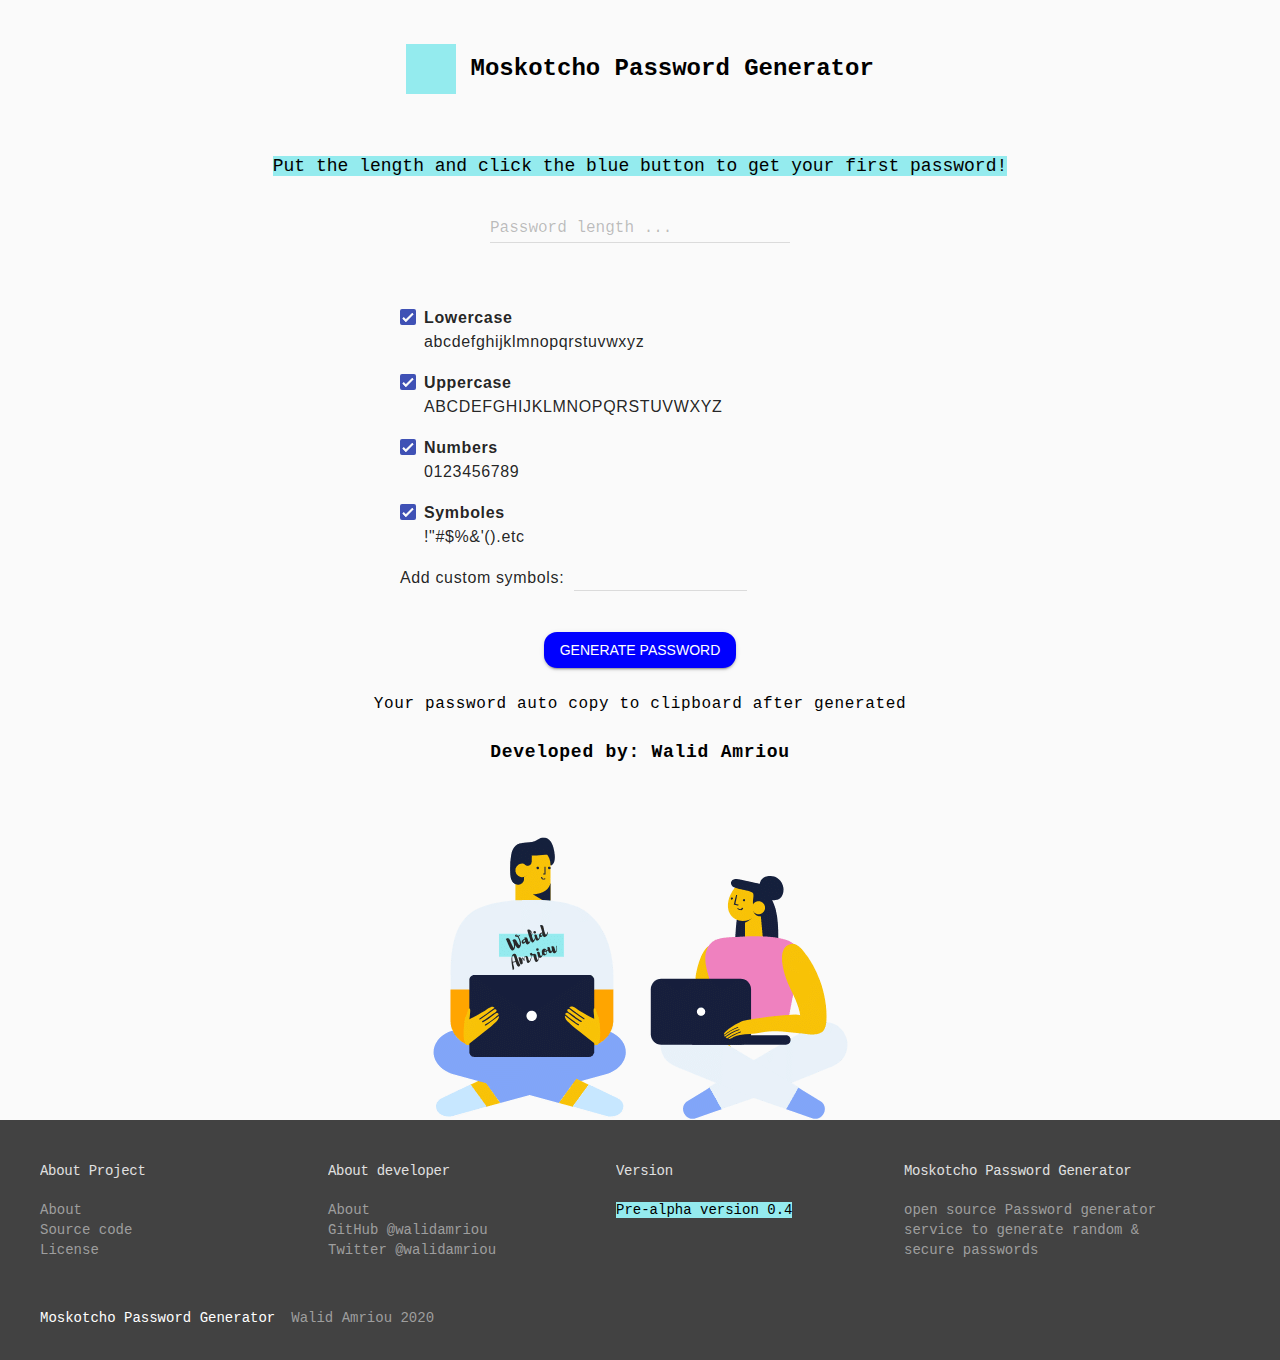
==== commit 99e3181d: "add new version number" ====
--- a/index.html
+++ b/index.html
@@ -291,7 +291,7 @@
       <div class="mdl-mega-footer__drop-down-section">
         <input class="mdl-mega-footer__heading-checkbox" type="checkbox" checked>
         <h1 class="mdl-mega-footer__heading">Version</h1>
-          <mark>Pre-alpha version 0.3 </mark>
+          <mark>Pre-alpha version 0.4 </mark>
           <br>
       </div>
 
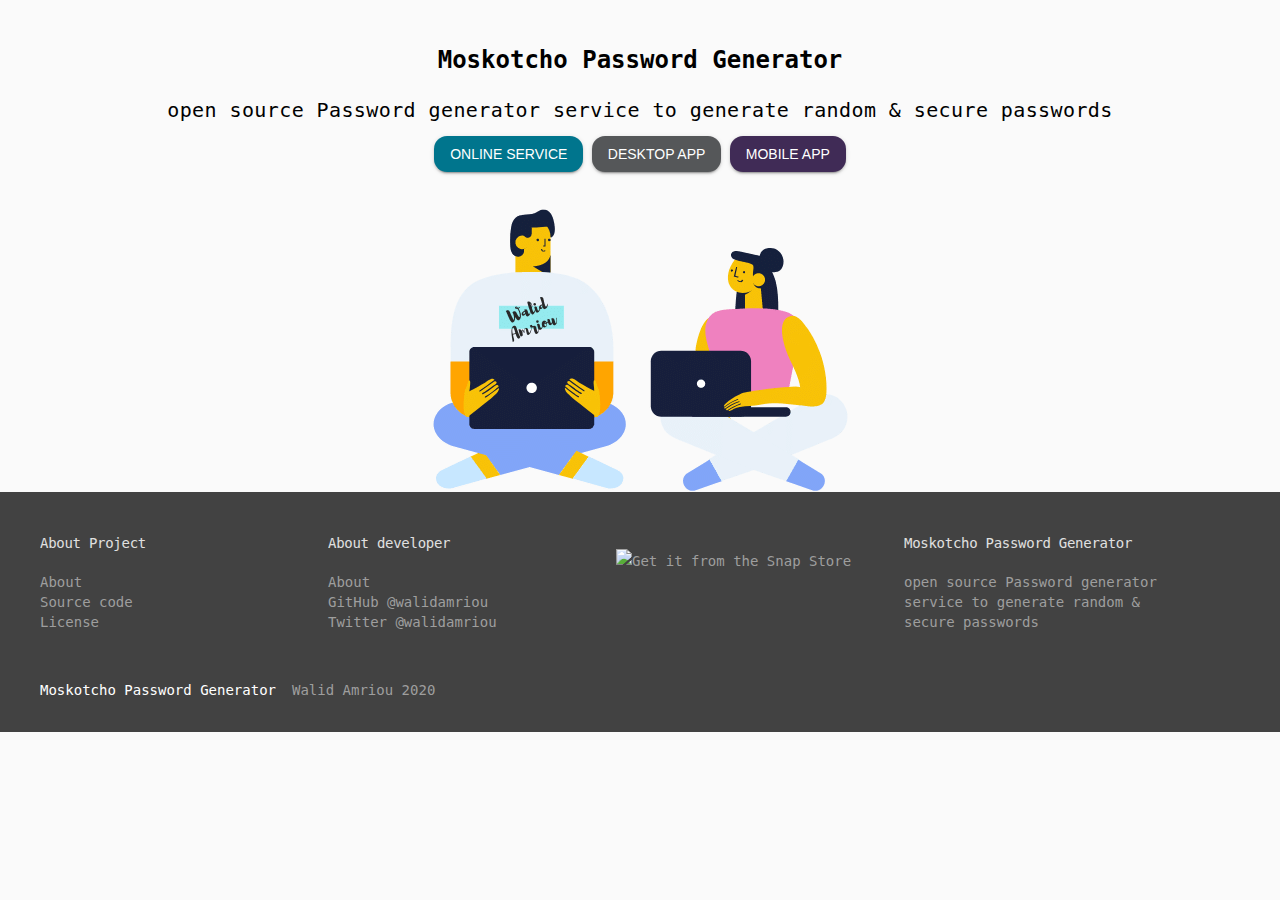
==== commit 5b504ce3: "Update" ====
--- a/index.html
+++ b/index.html
@@ -6,7 +6,7 @@
   <meta charset="UTF-8">
   <meta name="viewport" content="width=device-width, initial-scale=1">
   <meta name="description"
-    content="Moskotcho Password Generator is open source Password generator service to generate random & secure passwords">
+    content="Lokum GoLang is Website to learn Go by example programs">
   <meta name="author" content="WalidAmriou">
 
 
@@ -22,79 +22,15 @@
   <script src="js/main.js"></script>
   <script src="js/language.js" ></script>
 
-  <!-- Global site tag (gtag.js) - Google Analytics -->
-  <script async src="https://www.googletagmanager.com/gtag/js?id=UA-43599500-3"></script>
+<!-- Global site tag (gtag.js) - Google Analytics -->
+<script async src="https://www.googletagmanager.com/gtag/js?id=UA-43599500-3"></script>
+<script>
+  window.dataLayer = window.dataLayer || [];
+  function gtag(){dataLayer.push(arguments);}
+  gtag('js', new Date());
 
-  <script>
-    window.dataLayer = window.dataLayer || [];
-
-    function gtag() {
-      dataLayer.push(arguments);
-    }
-    gtag('js', new Date());
-    gtag('config', 'UA-43599500-3');
-  </script>
-
-
-  <script>
-    $(document).ready(function () {
-      //hidden your new password text in the first load
-      document.getElementById("your_new_password_text").style.visibility = "hidden";
-
-      $("#password_generate_button").click(function () {
-        //password text 
-        // 1- empty the text
-        $("p").empty();
-        // 2- generate and put the new password to the text 
-        $("p").text(getpassword());
-
-        // we use a flag call "password_display_flag" to know if there is a new password
-        if (password_display_flag == 1) {
-          //change  "your new password" text color by random 
-          // to help the user see the change 
-          let color_var = '#' + Math.floor(Math.random() * 16777215).toString(16);
-          console.log(color_var);
-          $("#your_new_password_text").css("color", color_var);
-          document.getElementById("your_new_password_text").style.visibility = "visible";
-
-          //opy password to clipboard 
-          copyToClipboard('#password_display');
-        } else {
-          document.getElementById("your_new_password_text").style.visibility = "hidden";
-        }
-
-        //we change the status of password display flag to the 0 or Initial valure
-        password_display_flag = 0;
-
-      });
-    });
-  </script>
-
-
-<script>
-  
-  //function myFunction() {
-  /*  $("#passl").keypress(function(event) {
-      console.log("Click in input");
-    if (event.keyCode === 13) {
-        //$("#password_generate_button").click();
-
-        console.log("Click in input");
-
-    }});
-   //}
-*/
-   function myFunction(event) {
-    if (event.keyCode === 13) {
-        //$("#password_generate_button").click();
-
-        console.log("Click in input");
-        $("#password_generate_button").click();
-
-    }
-}
-
-  </script>
+  gtag('config', 'UA-43599500-3');
+</script>
 
 
   <style>
@@ -158,105 +94,42 @@
       <div class="devfast-display-middle">
         <h5 class="devfast-jumbo devfast-animate-top"></h5>
         <h4 stylecolor="#212121">
-          <img src="img/icon.svg" width="50px" height="50px" style="background-color: #94ebee;">
-
           <b>Moskotcho Password Generator</b></h4>
 
-        <h5 id="your_new_password_text" style="font-weight:bold">
-          Your new password 
-          <span class="mdl-badge" id="password_number_session_badge" data-badge="password_number_session" title="The number of password generated in this session">
+        <h5>
+          open source Password generator service to generate random & secure passwords<br>
           </span></h5>
 
         </b>
-        <p class="devfast-large devfast-center" style="color: #B71C1C;max-width: 100%;" id="password_display">
-          <mark>Put the length and click the blue button to get your first password!</mark>
-        </p>
-
-        <!--Numeric Textfield with Floating Label-->
-        <form action="#">
-          <div class="mdl-textfield mdl-js-textfield mdl-textfield--floating-label">
-            <input class="mdl-textfield__input" type="number" pattern="-?[0-9]*(\.[0-9]+)?" id="passl" autocomplete="off" onkeypress="myFunction(event)">
-            <label class="mdl-textfield__label" for="sample4">Password length ...</label>
-            <span class="mdl-textfield__error">Input is not a number!</span>
-          </div>
-        </form>
-<!-- 
-        <h6>You want more customize your password? <b onclick="alert('Wait the next update :D')" style="cursor:pointer;">clike here</b></h6>
--->
-
-        <ul class="mdl-list">
-        <li class="mdl-list__item">
-            <span class="mdl-list__item-primary-content">
-                        
-
-              <label class="mdl-checkbox mdl-js-checkbox mdl-js-ripple-effect" for="checkbox-1" id="checkbox56" style="width: 10%;">
-                <input type="checkbox" id="checkbox-1" class="mdl-checkbox__input" checked autocomplete="off">
-                <span class="mdl-checkbox__label"><b>Lowercase</b> abcdefghijklmnopqrstuvwxyz</span>
-              </label>     
-
-            </span>
-          </li>
-          <li class="mdl-list__item">
-            <span class="mdl-list__item-primary-content">
-
-              <label class="mdl-checkbox mdl-js-checkbox mdl-js-ripple-effect" for="checkbox-2" style="width: 10%;">
-                <input type="checkbox" id="checkbox-2" class="mdl-checkbox__input" checked autocomplete="off">
-                <span class="mdl-checkbox__label"><b>Uppercase</b> ABCDEFGHIJKLMNOPQRSTUVWXYZ</span>
-              </label>          
-            
-            </span>
-          </li>
-          <li class="mdl-list__item">
-            <span class="mdl-list__item-primary-content">
-
-
-              <label class="mdl-checkbox mdl-js-checkbox mdl-js-ripple-effect" for="checkbox-3" id="checkbox-1-1" style="width: 10%;">
-                <input type="checkbox" id="checkbox-3" class="mdl-checkbox__input" checked autocomplete="off">
-                <span class="mdl-checkbox__label"><b>Numbers</b> 0123456789</span>
-              </label>     
-            
-            </span>
-          </li>
-
-          <li class="mdl-list__item">
-            <span class="mdl-list__item-primary-content">
-
-
-              <label class="mdl-checkbox mdl-js-checkbox mdl-js-ripple-effect" for="checkbox-4" style="width: 10%;">
-                <input type="checkbox" id="checkbox-4" class="mdl-checkbox__input" checked autocomplete="off">
-                <span class="mdl-checkbox__label" xmlns="http://www.w3.org/1999/xhtml"><b>Symboles</b> !"#$%&amp;'().etc</span>
-              </label>     
-            
-            </span>
-          </li>
-
-
-          <li class="mdl-list__item">
-            <span class="mdl-list__item-primary-content">
-              Add custom symbols: &nbsp;
-              <input class="mdl-textfield__input" type="text" id="input_symbols" style="width: 20%;" autocomplete="off" value="">
-              <label class="mdl-textfield__label" for="sample1"><!--Logo left--></label>
-            </span>
-          </li>
-
-
-
-
-
-
-        </ul>
+      </b>
 
         <button id="password_generate_button"
           class="mdl-button mdl-js-button mdl-button--raised mdl-js-ripple-effect mdl-button--accent"
-          style="border-radius:13px;background-color: blue">
-          Generate Password
+          style="border-radius:13px;background-color:#00758D"
+          onclick=" window.open('./app.html','_blank')"
+          >
+          Online service
         </button>
-        <h6>Your password auto copy to clipboard after generated</h6>
 
-        <h6 class="devfast-large devfast-center"><b>Developed by: Walid Amriou</b></h6>
+        <button id="password_generate_button"
+        class="mdl-button mdl-js-button mdl-button--raised mdl-js-ripple-effect mdl-button--accent"
+        style="border-radius:13px;background-color: #555759"
+        onclick=" window.open('/','_blank')"
+        >
+        Desktop app
+      </button>
+      
+
+      <button id="password_generate_button"
+      class="mdl-button mdl-js-button mdl-button--raised mdl-js-ripple-effect mdl-button--accent"
+      style="border-radius:13px;background-color: #402B56"
+      onclick=" window.open('/','_blank')"
+      >
+      Mobile app
+    </button>
 
         <br>
-        <img src="img/anim.png" alt="GDG" style="max-width: 100%;"">
+        <img src="img/anim.png" alt="GDG" style="max-width: 50%;"">
       </div>
     </center>
     <div class=" devfast-display-bottomleft devfast-padding-large">
@@ -270,11 +143,10 @@
         <input class="mdl-mega-footer__heading-checkbox" type="checkbox" checked>
         <h1 class="mdl-mega-footer__heading">About Project</h1>
         <ul class="mdl-mega-footer__link-list">
-          <li><a href="#">About</a></li>
-          <li><a href="https://github.com/walidamriou/Moskotcho_Password_Generator/" target="_blank">Source code</a>
+          <li><a href="/">About</a></li>
+          <li><a href="/" target="_blank">Source code</a>
           </li>
-          <li><a href="https://github.com/walidamriou/Moskotcho_Password_Generator/blob/master/LICENSE"
-              target="_blank">License</a></li>
+          <li><a href="/"target="_blank">License</a></li>
         </ul>
       </div>
 
@@ -282,22 +154,24 @@
         <input class="mdl-mega-footer__heading-checkbox" type="checkbox" checked>
         <h1 class="mdl-mega-footer__heading">About developer</h1>
         <ul class="mdl-mega-footer__link-list">
-          <li><a href="https://www.walidamriou.com" target="_blank">About</a></li>
+          <li><a href="https://www.linkedin.com/in/walidamriou/" target="_blank">About</a></li>
           <li><a href="https://github.com/walidamriou" target="_blank">GitHub @walidamriou</a></li>
           <li><a href="https://twitter.com/walidamriou" target="_blank">Twitter @walidamriou</a></li>
         </ul>
       </div>
 
       <div class="mdl-mega-footer__drop-down-section">
-        <input class="mdl-mega-footer__heading-checkbox" type="checkbox" checked>
-        <h1 class="mdl-mega-footer__heading">Version</h1>
-          <mark>Pre-alpha version 0.4 </mark>
-          <br>
+        <h1 class="mdl-mega-footer__heading"></h1>
+        <ul class="mdl-mega-footer__link-list">
+          <a href="https://snapcraft.io/moskotcho-password-generator">
+            <img alt="Get it from the Snap Store" src="https://snapcraft.io/static/images/badges/en/snap-store-white.svg" />
+            </a>
+        </ul>
       </div>
 
       <div class="mdl-mega-footer__drop-down-section">
         <input class="mdl-mega-footer__heading-checkbox" type="checkbox" checked>
-        <h1 class="mdl-mega-footer__heading">Moskotcho Password Generator</h1>
+        <h1 class="mdl-mega-footer__heading"> Moskotcho Password Generator</h1>
         open source Password generator service to generate random & secure passwords
       </div>
     </div>
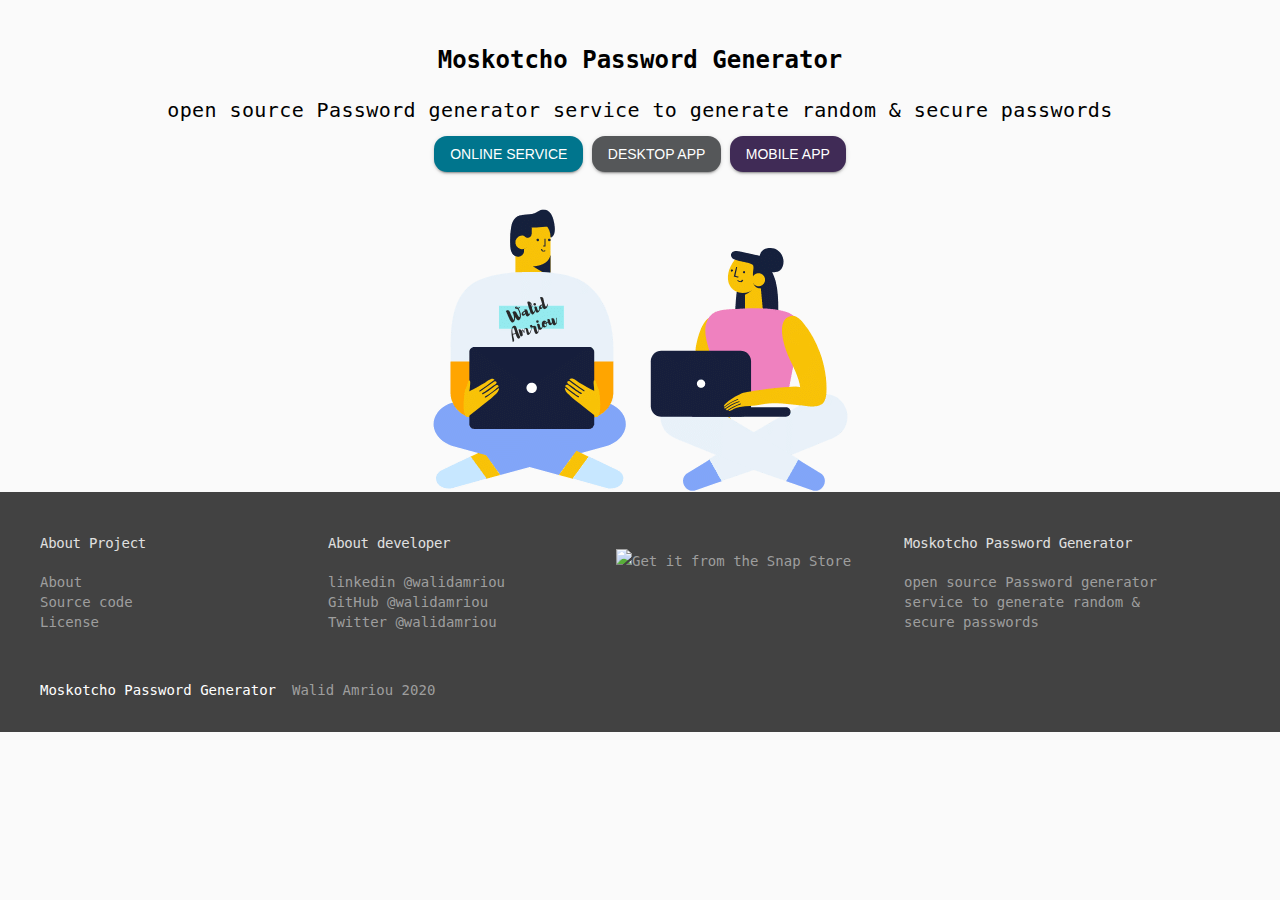
==== commit 81262d02: "Update" ====
--- a/index.html
+++ b/index.html
@@ -154,7 +154,7 @@
         <input class="mdl-mega-footer__heading-checkbox" type="checkbox" checked>
         <h1 class="mdl-mega-footer__heading">About developer</h1>
         <ul class="mdl-mega-footer__link-list">
-          <li><a href="https://www.linkedin.com/in/walidamriou/" target="_blank">About</a></li>
+          <li><a href="https://www.linkedin.com/in/walidamriou/" target="_blank">linkedin @walidamriou</a></li>
           <li><a href="https://github.com/walidamriou" target="_blank">GitHub @walidamriou</a></li>
           <li><a href="https://twitter.com/walidamriou" target="_blank">Twitter @walidamriou</a></li>
         </ul>
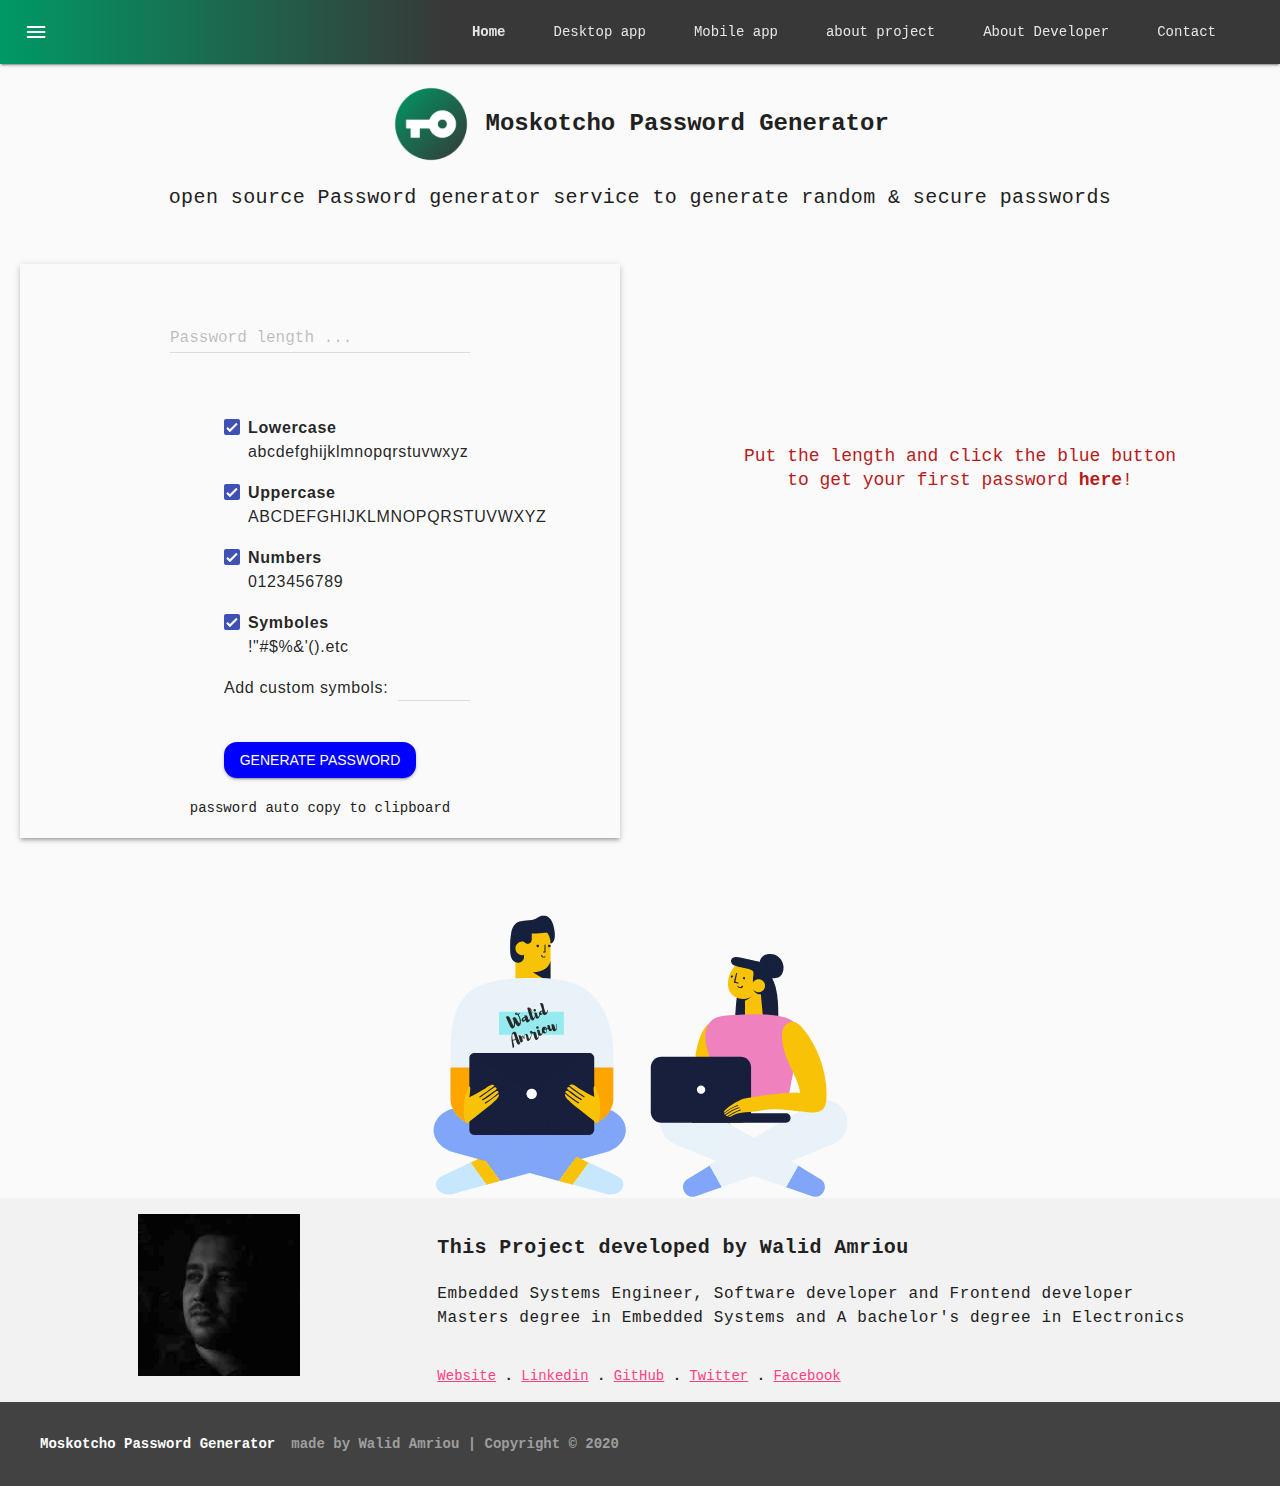
==== commit 079af8a2: "add new design" ====
--- a/index.html
+++ b/index.html
@@ -5,17 +5,16 @@
   <title>Moskotcho Password Generator</title>
   <meta charset="UTF-8">
   <meta name="viewport" content="width=device-width, initial-scale=1">
-  <meta name="description"
-    content="Lokum GoLang is Website to learn Go by example programs">
+  <meta name="description" content="Moskotcho Password Generator is open source Password generator service to generate random & secure passwords">
   <meta name="author" content="WalidAmriou">
 
 
   <link rel="stylesheet" href="css/style.css">
   <link rel="stylesheet" href="css/style_buttons.css">
-  <link rel="icon" href="img/Logo.jpg" type="image/png" sizes="16x16">
+  <link rel="icon" href="img/logo.png" type="image/png" sizes="16x16">
   <link rel="stylesheet" href="material_design/material.min.css">
   
-  <!--<link rel="stylesheet" href="https://fonts.googleapis.com/icon?family=Material+Icons">-->
+  <link href="https://fonts.googleapis.com/icon?family=Material+Icons" rel="stylesheet">
 
   <script src="material_design/material.min.js"></script>
   <script src="js/jquery.min.js"></script>
@@ -32,6 +31,39 @@
   gtag('config', 'UA-43599500-3');
 </script>
 
+<script>
+  $(document).ready(function () {
+    //hidden your new password text in the first load
+    document.getElementById("your_new_password_text").style.visibility = "hidden";
+
+    $("#password_generate_button").click(function () {
+      //password text 
+      // 1- empty the text
+      $("p").empty();
+      // 2- generate and put the new password to the text 
+      $("p").text(getpassword());
+
+      // we use a flag call "password_display_flag" to know if there is a new password
+      if (password_display_flag == 1) {
+        //change  "your new password" text color by random 
+        // to help the user see the change 
+        let color_var = '#' + Math.floor(Math.random() * 16777215).toString(16);
+        console.log(color_var);
+        $("#your_new_password_text").css("color", color_var);
+        document.getElementById("your_new_password_text").style.visibility = "visible";
+
+        //opy password to clipboard 
+        copyToClipboard('#password_display');
+      } else {
+        document.getElementById("your_new_password_text").style.visibility = "hidden";
+      }
+
+      //we change the status of password display flag to the 0 or Initial valure
+      password_display_flag = 0;
+
+    });
+  });
+</script>
 
   <style>
     body,h1,h2,h3,h4,h5,h6,p,a {
@@ -77,56 +109,194 @@
     .mdl-list__item{
       min-height:65px;
     }
+    .wrapper {
+      display: grid;
+      grid-template-columns: 50% 50%;
+    }
   </style>
 </head>
 
 <body style="color: #212121;">
+  <!-- Always shows a header, even in smaller screens. -->
+<div class="mdl-layout mdl-js-layout mdl-layout--fixed-header">
+  <header class="mdl-layout__header" style="background: rgb(0,153,102);
+  background: linear-gradient(90deg, rgba(0,153,102,1) 0%, rgba(56,56,56,1) 35%);">
+    <div class="mdl-layout__header-row">
+      <!-- Title -->
+      <span class="mdl-layout-title"></span>
+      <!-- Add spacer, to align navigation to the right -->
+      <div class="mdl-layout-spacer"></div>
+      <!-- Navigation. We hide it in small screens. -->
+      <nav class="mdl-navigation mdl-layout--large-screen-only">
+        <a class="mdl-navigation__link" href=""><b>Home</b></a>
+        <a class="mdl-navigation__link" href="./desktop.html">Desktop app</a>
+        <a class="mdl-navigation__link" href="/">Mobile app</a>
+        <a class="mdl-navigation__link" href="/">about project</a>
+        <a class="mdl-navigation__link" href="/">About Developer</a>
+        <a class="mdl-navigation__link" href="/">Contact</a>
+      </nav>
+    </div>
+  </header>
+  <div class="mdl-layout__drawer">
+    <span class="mdl-layout-title"></span>
+    <nav class="mdl-navigation">
+      <a class="mdl-navigation__link" href=""><b>Home</b></a>
+      <a class="mdl-navigation__link" href="./desktop.html">Desktop app</a>
+      <a class="mdl-navigation__link" href="/">Mobile app</a>
+      <a class="mdl-navigation__link" href="/">about project</a>
+      <a class="mdl-navigation__link" href="/">About Developer</a>
+      <a class="mdl-navigation__link" href="/">Contact</a>
+    </nav>
+  </div>
+</div>
   
-  <div class="devfast-display-container devfast-animate-opacity devfast-text-white">
-    <div class="devfast-display-topleft devfast-padding-large devfast-xlarge" style="margin: 10px">
-    </div>
-
-    <div class="devfast-display-topright devfast-padding-large devfast-xlarge" style="margin: 10px">
-    </div>
+<br>
+<br>
 
     <br>
     <center>
       <div class="devfast-display-middle">
         <h5 class="devfast-jumbo devfast-animate-top"></h5>
         <h4 stylecolor="#212121">
+          <img src="img/logo.png" alt="GDG" style="width: 80px;height: 80px;">
           <b>Moskotcho Password Generator</b></h4>
 
         <h5>
           open source Password generator service to generate random & secure passwords<br>
           </span></h5>
 
-        </b>
-      </b>
-
-        <button id="password_generate_button"
-          class="mdl-button mdl-js-button mdl-button--raised mdl-js-ripple-effect mdl-button--accent"
-          style="border-radius:13px;background-color:#00758D"
-          onclick=" window.open('./app.html','_blank')"
-          >
-          Online service
-        </button>
-
-        <button id="password_generate_button"
-        class="mdl-button mdl-js-button mdl-button--raised mdl-js-ripple-effect mdl-button--accent"
-        style="border-radius:13px;background-color: #555759"
-        onclick=" window.open('/','_blank')"
-        >
-        Desktop app
-      </button>
-      
-
-      <button id="password_generate_button"
-      class="mdl-button mdl-js-button mdl-button--raised mdl-js-ripple-effect mdl-button--accent"
-      style="border-radius:13px;background-color: #402B56"
-      onclick=" window.open('/','_blank')"
-      >
-      Mobile app
-    </button>
+        <br>
+
+        <center>
+        <div class="wrapper">
+          <!-- Input  -->
+          <div class="mdl-shadow--3dp" style="margin: 20px;padding: 20px;">
+            <br>
+            <!--Numeric Textfield with Floating Label-->
+            <center>
+              <form action="#">
+                <div class="mdl-textfield mdl-js-textfield mdl-textfield--floating-label">
+                  <input class="mdl-textfield__input" type="number" pattern="-?[0-9]*(\.[0-9]+)?" id="passl"
+                    autocomplete="off" onkeypress="myFunction(event)">
+                  <label class="mdl-textfield__label" for="sample4">Password length ...</label>
+                  <span class="mdl-textfield__error">Input is not a number!</span>
+                </div>
+              </form>
+            </center>
+      
+            <!-- 
+        <h6>You want more customize your password? <b onclick="alert('Wait the next update :D')" style="cursor:pointer;">clike here</b></h6>
+      -->
+      
+            <ul class="mdl-list">
+              <li class="mdl-list__item">
+                <span class="mdl-list__item-primary-content">
+      
+      
+                  <label class="mdl-checkbox mdl-js-checkbox mdl-js-ripple-effect" for="checkbox-1" id="checkbox56"
+                    style="width: 10%;">
+                    <input type="checkbox" id="checkbox-1" class="mdl-checkbox__input" checked autocomplete="off">
+                    <span class="mdl-checkbox__label"><b>Lowercase</b> abcdefghijklmnopqrstuvwxyz</span>
+                  </label>
+      
+                </span>
+              </li>
+              <li class="mdl-list__item">
+                <span class="mdl-list__item-primary-content">
+      
+                  <label class="mdl-checkbox mdl-js-checkbox mdl-js-ripple-effect" for="checkbox-2" style="width: 10%;">
+                    <input type="checkbox" id="checkbox-2" class="mdl-checkbox__input" checked autocomplete="off">
+                    <span class="mdl-checkbox__label"><b>Uppercase</b> ABCDEFGHIJKLMNOPQRSTUVWXYZ</span>
+                  </label>
+      
+                </span>
+              </li>
+              <li class="mdl-list__item">
+                <span class="mdl-list__item-primary-content">
+      
+      
+                  <label class="mdl-checkbox mdl-js-checkbox mdl-js-ripple-effect" for="checkbox-3" id="checkbox-1-1"
+                    style="width: 10%;">
+                    <input type="checkbox" id="checkbox-3" class="mdl-checkbox__input" checked autocomplete="off">
+                    <span class="mdl-checkbox__label"><b>Numbers</b> 0123456789</span>
+                  </label>
+      
+                </span>
+              </li>
+      
+              <li class="mdl-list__item">
+                <span class="mdl-list__item-primary-content">
+      
+      
+                  <label class="mdl-checkbox mdl-js-checkbox mdl-js-ripple-effect" for="checkbox-4" style="width: 10%;">
+                    <input type="checkbox" id="checkbox-4" class="mdl-checkbox__input" checked autocomplete="off">
+                    <span class="mdl-checkbox__label" xmlns="http://www.w3.org/1999/xhtml"><b>Symboles</b>
+                      !"#$%&amp;'().etc</span>
+                  </label>
+      
+                </span>
+              </li>
+      
+      
+              <li class="mdl-list__item">
+                <span class="mdl-list__item-primary-content">
+                  Add custom symbols: &nbsp;
+                  <input class="mdl-textfield__input" type="text" id="input_symbols" style="width: 20%;" autocomplete="off"
+                    value="">
+                  <label class="mdl-textfield__label" for="sample1">
+                    <!--Logo left--></label>
+                </span>
+              </li>
+      
+      
+            </ul>
+      
+            <center>
+              <button id="password_generate_button"
+                class="mdl-button mdl-js-button mdl-button--raised mdl-js-ripple-effect mdl-button--accent"
+                style="border-radius:13px;background-color: blue">
+                Generate Password
+              </button>
+              <br>
+              <br>
+              password auto copy to clipboard
+            </center>
+      
+          </div>
+      
+          <!-- end input-->
+      
+          <!-- Output  -->
+          <div>
+            <center>
+              <br>
+              <br>
+              <br>
+              <br>
+              <br>
+              <br>
+              <br>
+      
+              <h5 id="your_new_password_text" style="font-weight:bold">Your new password
+                <span class="mdl-badge" id="password_number_session_badge" data-badge="password_number_session"
+                  title="The number of password generated in this session">
+                </span>
+              </h5>
+      
+              </b>
+      
+              <p class="devfast-large devfast-center" style="color: #B71C1C;max-width: 100%;" id="password_display">
+                Put the length and click the blue button <br> to get your first password <b>here</b>!
+              </p>
+      
+      
+            </center>
+          </div>
+              <!-- end Output   -->
+        </div>
+      </center>
+
+    
 
         <br>
         <img src="img/anim.png" alt="GDG" style="max-width: 50%;"">
@@ -136,50 +306,42 @@
       </div>
   </div>
 
+  <!-- price -->
+  <div style="background-color: #f2f2f2;">
+
+    <div class="mdl-grid">
+      <div class="mdl-cell mdl-cell--4-col">
+        <center>
+          <img src="img/developer.jpg" style="max-width: 40%;">
+        </center>
+      </div>
+
+      <div class="mdl-cell mdl-cell--8-col" style="color: #212121;">
+        <h5><b>This Project developed by <b>Walid Amriou</b></h5>
+        <h6>
+          Embedded Systems Engineer, Software developer and Frontend developer
+          <br>
+          Masters degree in Embedded Systems and A bachelor's degree in Electronics
+        </h6>
+        <br>
+        <a href="https://www.walidamriou.com/" target="_blank">Website</a> <b>.</b>
+        <a href="https://www.linkedin.com/in/walidamriou/" target="_blank">Linkedin</a> <b>.</b>
+        <a href="https://github.com/walidamriou" target="_blank">GitHub</a> <b>.</b>
+        <a href="https://twitter.com/walidamriou" target="_blank">Twitter</a> <b>.</b>
+        <a href="https://facebook.com/walidamriou" target="_blank">Facebook</a>
+      </div>
+      <br>
+
+
+    </div>
+
+  </div>
+  <!-- end price -->
+
   <footer class="mdl-mega-footer">
-    <div class="mdl-mega-footer__middle-section">
-
-      <div class="mdl-mega-footer__drop-down-section">
-        <input class="mdl-mega-footer__heading-checkbox" type="checkbox" checked>
-        <h1 class="mdl-mega-footer__heading">About Project</h1>
-        <ul class="mdl-mega-footer__link-list">
-          <li><a href="/">About</a></li>
-          <li><a href="/" target="_blank">Source code</a>
-          </li>
-          <li><a href="/"target="_blank">License</a></li>
-        </ul>
-      </div>
-
-      <div class="mdl-mega-footer__drop-down-section">
-        <input class="mdl-mega-footer__heading-checkbox" type="checkbox" checked>
-        <h1 class="mdl-mega-footer__heading">About developer</h1>
-        <ul class="mdl-mega-footer__link-list">
-          <li><a href="https://www.linkedin.com/in/walidamriou/" target="_blank">linkedin @walidamriou</a></li>
-          <li><a href="https://github.com/walidamriou" target="_blank">GitHub @walidamriou</a></li>
-          <li><a href="https://twitter.com/walidamriou" target="_blank">Twitter @walidamriou</a></li>
-        </ul>
-      </div>
-
-      <div class="mdl-mega-footer__drop-down-section">
-        <h1 class="mdl-mega-footer__heading"></h1>
-        <ul class="mdl-mega-footer__link-list">
-          <a href="https://snapcraft.io/moskotcho-password-generator">
-            <img alt="Get it from the Snap Store" src="https://snapcraft.io/static/images/badges/en/snap-store-white.svg" />
-            </a>
-        </ul>
-      </div>
-
-      <div class="mdl-mega-footer__drop-down-section">
-        <input class="mdl-mega-footer__heading-checkbox" type="checkbox" checked>
-        <h1 class="mdl-mega-footer__heading"> Moskotcho Password Generator</h1>
-        open source Password generator service to generate random & secure passwords
-      </div>
-    </div>
-
-
     <div class="mdl-mega-footer__bottom-section">
       <div class="mdl-logo">Moskotcho Password Generator</div>
-      Walid Amriou 2020
+      made by Walid Amriou | Copyright © 2020
     </div>
 
   </footer>
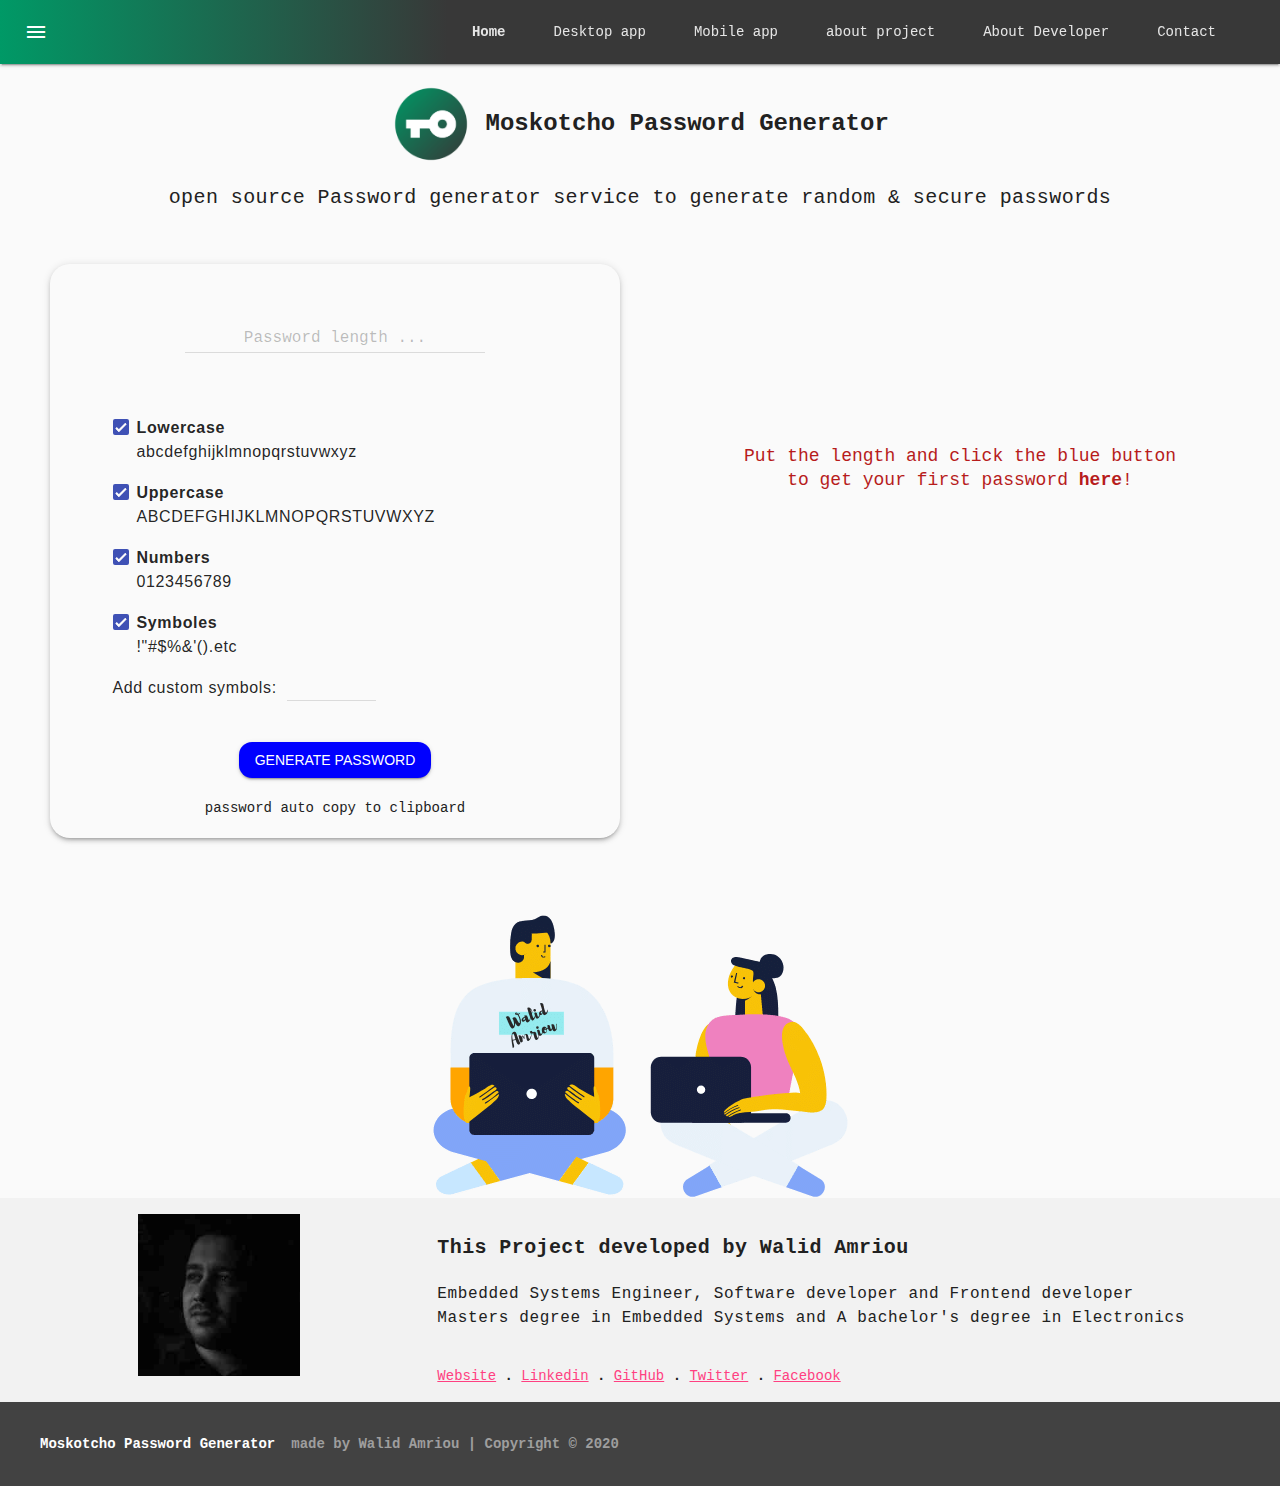
==== commit 1cf3a7b6: "Update index.html design" ====
--- a/index.html
+++ b/index.html
@@ -77,8 +77,8 @@
     }
     @media (min-width:600px){
       .mdl-list {
-        padding-left: 30%;
-      }
+        padding-left: 5%;
+        padding-right: 5%;      }
     }
 
     @media (max-width:700px){
@@ -156,7 +156,6 @@
     <br>
     <center>
       <div class="devfast-display-middle">
-        <h5 class="devfast-jumbo devfast-animate-top"></h5>
         <h4 stylecolor="#212121">
           <img src="img/logo.png" alt="GDG" style="width: 80px;height: 80px;">
           <b>Moskotcho Password Generator</b></h4>
@@ -170,15 +169,14 @@
         <center>
         <div class="wrapper">
           <!-- Input  -->
-          <div class="mdl-shadow--3dp" style="margin: 20px;padding: 20px;">
+          <div class="mdl-shadow--3dp" style="margin: 20px;padding: 20px;margin-left: 50px;border-radius:20px">
             <br>
             <!--Numeric Textfield with Floating Label-->
             <center>
               <form action="#">
                 <div class="mdl-textfield mdl-js-textfield mdl-textfield--floating-label">
-                  <input class="mdl-textfield__input" type="number" pattern="-?[0-9]*(\.[0-9]+)?" id="passl"
-                    autocomplete="off" onkeypress="myFunction(event)">
-                  <label class="mdl-textfield__label" for="sample4">Password length ...</label>
+                  <input class="mdl-textfield__input" type="number" pattern="-?[0-9]*(\.[0-9]+)?" id="passl" autocomplete="off" onkeypress="myFunction(event)" style="text-align: center;">
+                  <label class="mdl-textfield__label" for="sample4" style="text-align: center;">Password length ...</label>
                   <span class="mdl-textfield__error">Input is not a number!</span>
                 </div>
               </form>
@@ -195,8 +193,8 @@
       
                   <label class="mdl-checkbox mdl-js-checkbox mdl-js-ripple-effect" for="checkbox-1" id="checkbox56"
                     style="width: 10%;">
-                    <input type="checkbox" id="checkbox-1" class="mdl-checkbox__input" checked autocomplete="off">
-                    <span class="mdl-checkbox__label"><b>Lowercase</b> abcdefghijklmnopqrstuvwxyz</span>
+                    <input type="checkbox" id="checkbox-1" class="mdl-checkbox__input" checked autocomplete="off" style="text-align: center;">
+                    <span class="mdl-checkbox__label" style="text-align: center;"><b>Lowercase</b><br> abcdefghijklmnopqrstuvwxyz</span>
                   </label>
       
                 </span>
@@ -205,8 +203,8 @@
                 <span class="mdl-list__item-primary-content">
       
                   <label class="mdl-checkbox mdl-js-checkbox mdl-js-ripple-effect" for="checkbox-2" style="width: 10%;">
-                    <input type="checkbox" id="checkbox-2" class="mdl-checkbox__input" checked autocomplete="off">
-                    <span class="mdl-checkbox__label"><b>Uppercase</b> ABCDEFGHIJKLMNOPQRSTUVWXYZ</span>
+                    <input type="checkbox" id="checkbox-2" class="mdl-checkbox__input" checked autocomplete="off" style="text-align: center;">
+                    <span class="mdl-checkbox__label" style="text-align: center;"><b>Uppercase</b><br> ABCDEFGHIJKLMNOPQRSTUVWXYZ</span>
                   </label>
       
                 </span>
@@ -217,8 +215,8 @@
       
                   <label class="mdl-checkbox mdl-js-checkbox mdl-js-ripple-effect" for="checkbox-3" id="checkbox-1-1"
                     style="width: 10%;">
-                    <input type="checkbox" id="checkbox-3" class="mdl-checkbox__input" checked autocomplete="off">
-                    <span class="mdl-checkbox__label"><b>Numbers</b> 0123456789</span>
+                    <input type="checkbox" id="checkbox-3" class="mdl-checkbox__input" checked autocomplete="off" style="text-align: center;">
+                    <span class="mdl-checkbox__label" style="text-align: center;"><b>Numbers</b><br> 0123456789</span>
                   </label>
       
                 </span>
@@ -229,8 +227,8 @@
       
       
                   <label class="mdl-checkbox mdl-js-checkbox mdl-js-ripple-effect" for="checkbox-4" style="width: 10%;">
-                    <input type="checkbox" id="checkbox-4" class="mdl-checkbox__input" checked autocomplete="off">
-                    <span class="mdl-checkbox__label" xmlns="http://www.w3.org/1999/xhtml"><b>Symboles</b>
+                    <input type="checkbox" id="checkbox-4" class="mdl-checkbox__input" checked autocomplete="off" style="text-align: center;">
+                    <span class="mdl-checkbox__label" xmlns="http://www.w3.org/1999/xhtml" style="text-align: center;"><b>Symboles</b><br>
                       !"#$%&amp;'().etc</span>
                   </label>
       
